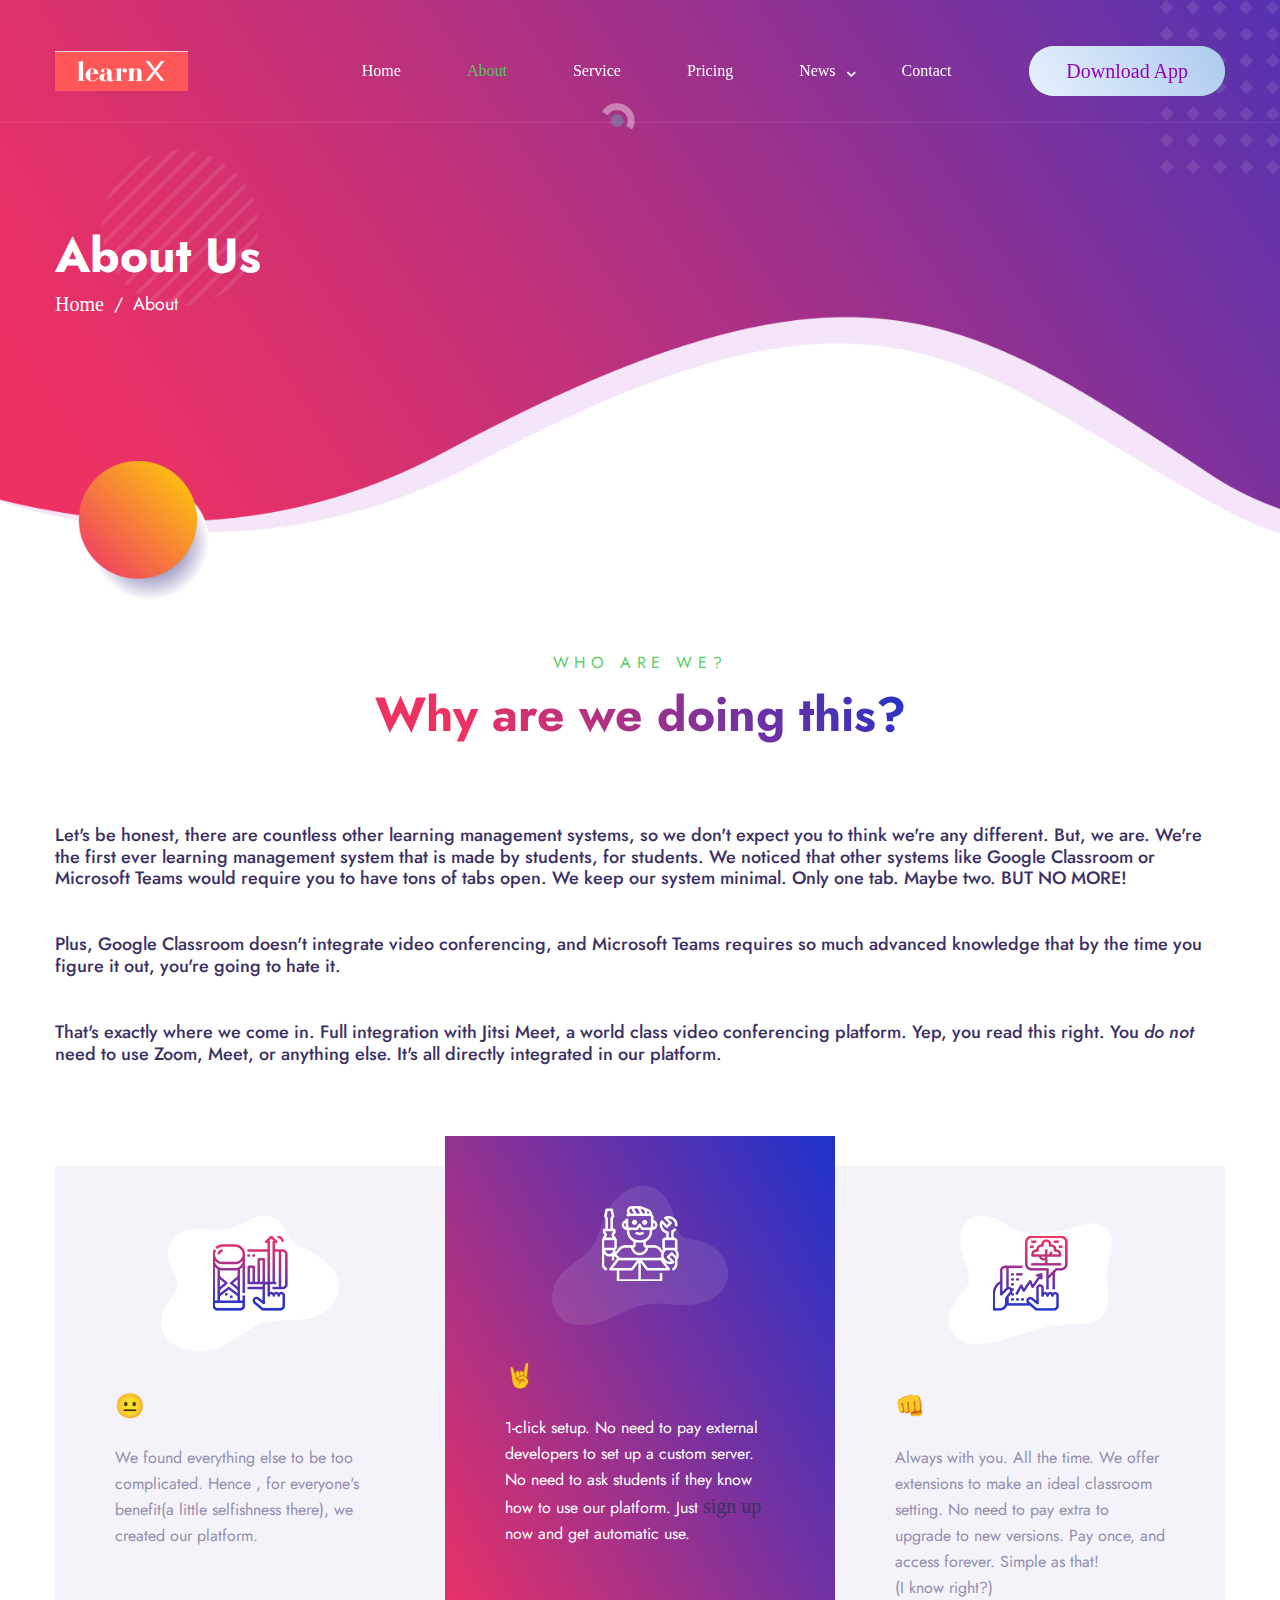
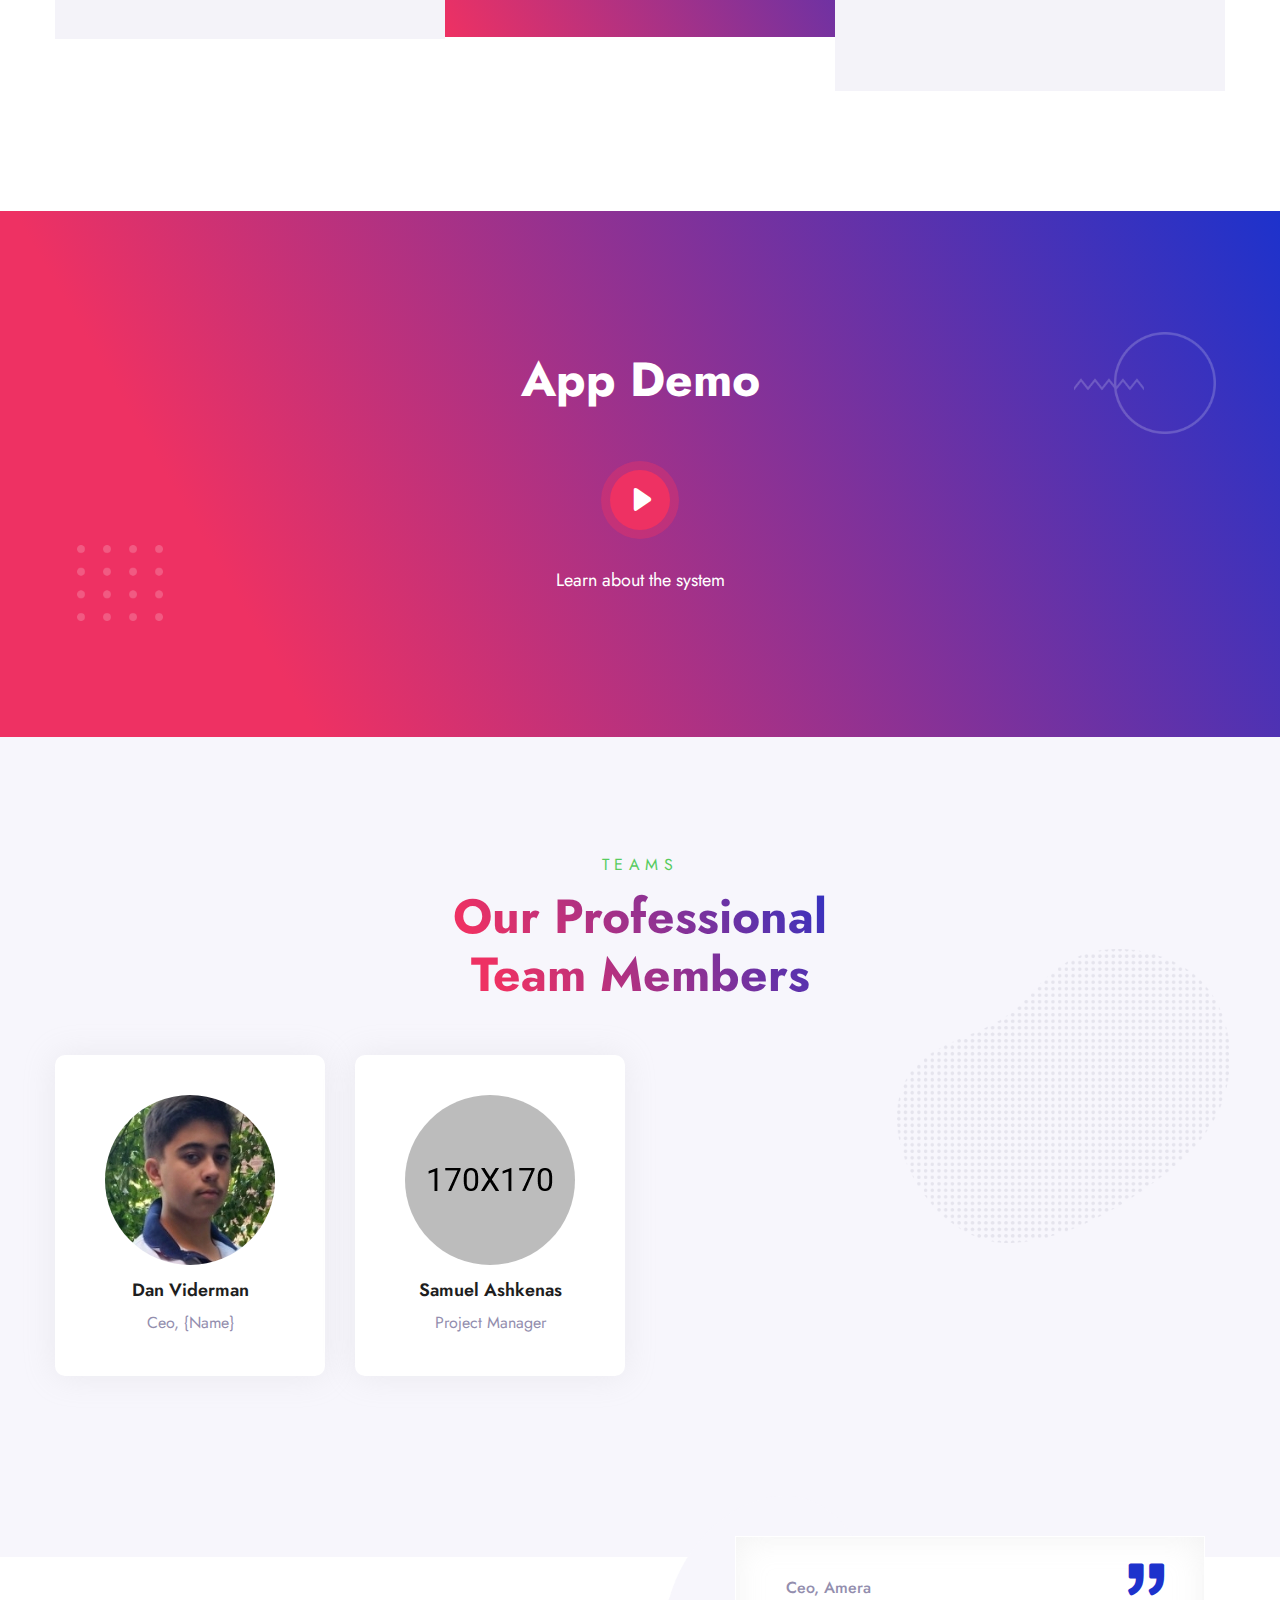
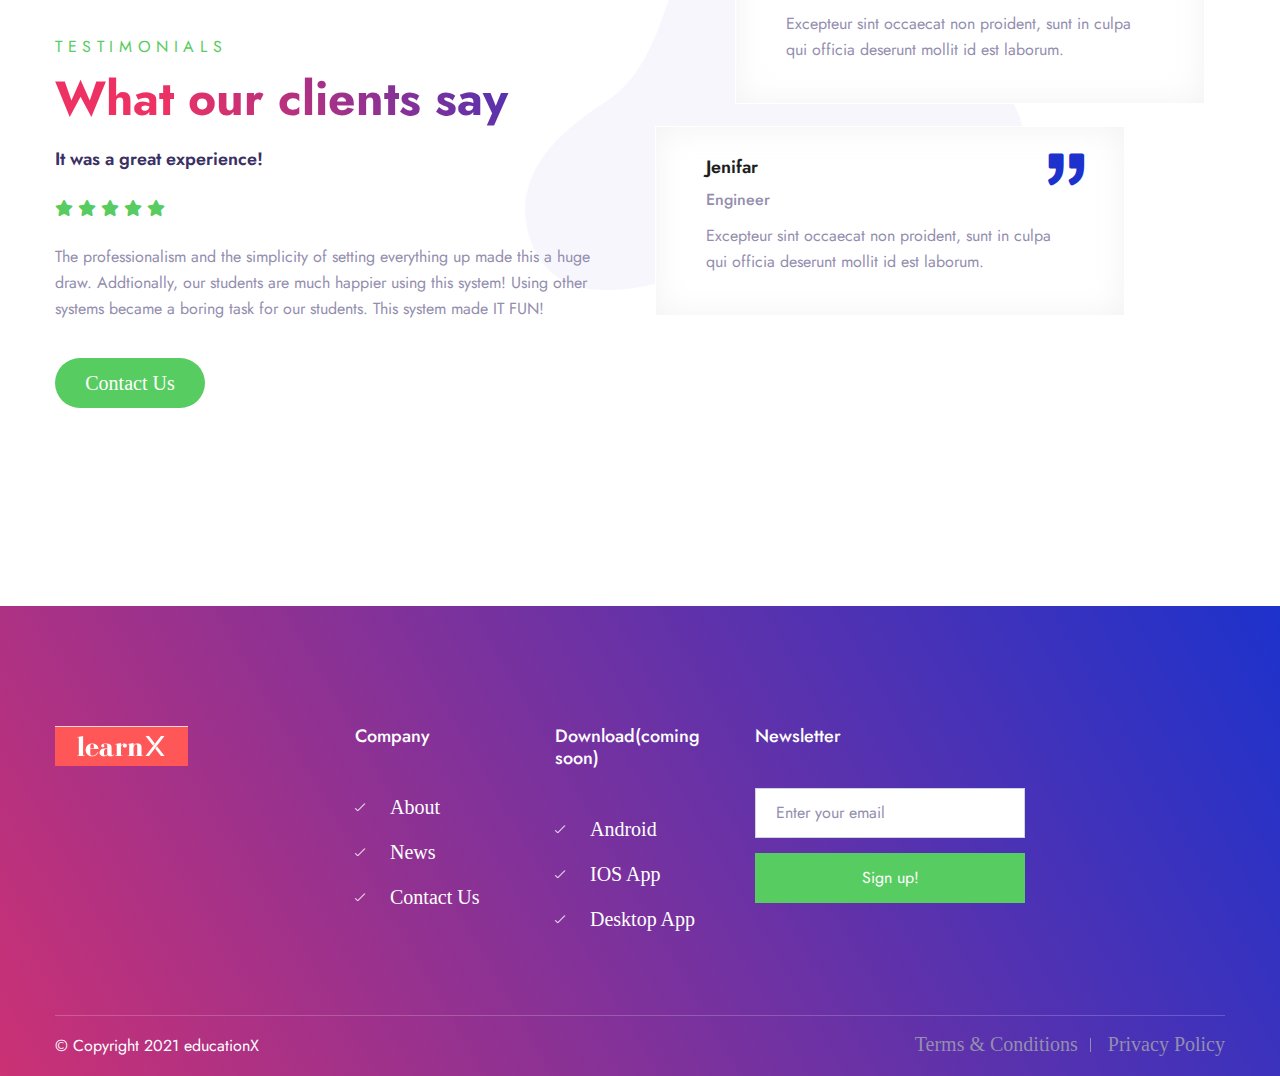
==== about.html @ c2d73dd3 "updated" ====
<!DOCTYPE html>
<html lang="zxx">
<head>
    <meta charset="utf-8">
    <meta http-equiv="X-UA-Compatible" content="IE=edge">
    <meta name="viewport" content="width=device-width, initial-scale=1, maximum-scale=1, user-scalable=0">
    <title>About Us | learnX | A free, all-in-one learning management system.</title>

    <!-- Fav Icons -->
    <link rel="shortcut icon" href="assets/images/favicon.png" type="image/x-icon">

    <!-- Google Fonts -->
    <link rel="stylesheet" href="https://fonts.googleapis.com/css2?family=Jost:wght@300;400;500;600;700&display=swap">

    <!-- Stylesheets -->
    <link rel="stylesheet" href="assets/css/fontawesome-v5.9.0.min.css">
    <link rel="stylesheet" href="assets/css/magnific-popup.min.css">
    <link rel="stylesheet" href="assets/css/bootstrap.min.css">
    <link rel="stylesheet" href="assets/css/spacing.min.css">
    <link rel="stylesheet" href="assets/css/flaticon.css">
    <link rel="stylesheet" href="assets/css/leaflet.min.css">
    <link rel="stylesheet" href="assets/css/slick.min.css">
    <link rel="stylesheet" href="assets/css/menu.css">
    <!-- Main Style CSS -->
    <link rel="stylesheet" href="assets/css/style.css">
    <!-- Responsive CSS -->
    <link rel="stylesheet" href="assets/css/responsive.css">
    
    <!--[if lt IE 9]><script src="https://cdnjs.cloudflare.com/ajax/libs/html5shiv/3.7.3/html5shiv.js"></script><![endif]-->
</head>

<body>
    <div class="page-wrapper">

        <!-- Preloader -->
        <div class="preloader"></div>
        
        <!-- START Main Header -->
        <header class="main-header">

            <!-- Header-Upper -->
            <div class="header-upper">
                <div class="container clearfix">

                    <div class="header-inner d-lg-flex align-items-center">

                        <div class="logo-outer d-flex align-items-center">
                            <div class="logo"><a href="index.html"><img src="assets/images/logo.png" alt="Logo"></a></div>
                        </div>

                        <div class="nav-outer clearfix ml-lg-auto">
                            <!-- Main Menu -->
                            <nav class="main-menu navbar-expand-lg">
                                <div class="navbar-header clearfix">
                                    <!-- Toggle Button -->
                                    <button type="button" class="navbar-toggle" data-toggle="collapse" data-target=".navbar-collapse">
                                        <span class="icon-bar"></span>
                                        <span class="icon-bar"></span>
                                        <span class="icon-bar"></span>
                                    </button>
                                </div>

                                <div class="navbar-collapse collapse clearfix">
                                    <ul class="navigation clearfix">
                                        <li><a href="index.html">Home</a></li>
                                        <li class="current-menu-item"><a href="about.html">About</a></li>
                                        <li><a href="service.html">Service</a></li>
                                        <li><a href="pricing.html">Pricing</a></li>
                                        <li class="dropdown"><a href="#">News</a>
                                            <ul>
                                                <li><a href="blog.html">News</a></li>
                                                <li><a href="blog-details.html">News Details</a></li>
                                            </ul>
                                        </li>
                                        <li><a href="contact.html">Contact</a></li>
                                    </ul>
                                </div>
                            </nav>
                            <!-- Main Menu END -->
                        </div>

                        <div class="menu-btn">
                            <a href="#" class="theme-btn">Download App</a>
                        </div>

                    </div>
                </div>
            </div>
            <!-- END Header Upper -->
        </header>
        <!-- END Main Header -->

        <!-- START Page Banner -->
        <section class="page-banner">
            <div class="hero-circle-shape">
                <img src="assets/images/shape/hero-circle-shape.png" alt="Hero Circle Shape">
            </div>
            <div class="hero-moon-shape">
                <img src="assets/images/shape/hero-moon-shape.png" alt="Hero Moon Shape">
            </div>
            <div class="hero-right-shape">
                <img src="assets/images/shape/hero-right-shape.png" alt="Hero Right Shape">
            </div>
            <div class="container">
                <div class="banner-inner">
                    <h2>About Us</h2>
                    <nav aria-label="breadcrumb">
                        <ol class="breadcrumb">
                            <li class="breadcrumb-item"><a href="index.html">Home</a></li>
                            <li class="breadcrumb-item active" aria-current="page">About</li>
                        </ol>
                    </nav>
                </div>
            </div>
        </section>
        <!-- END Page Banner -->

        <!-- START Service Section -->
        <section class="service-section pb-90 rpb-70">
            <div class="container">
                <div class="row justify-content-center">
                    <div class="col-lg-6 col-md-8">
                        <div class="section-heading text-center mb-80 rmb-40">
                            <span class="heading-title">Who are we?</span>
                            <h2>Why are we doing this?</h2>
                        </div>
                    </div>
                </div>
                <div style="margin-bottom: 100px;"> 
                <h6>Let's be honest, there are countless other learning management systems, so we don't expect you to think we're any different. But, we are. We're the first ever learning management system that is made by students, for students. We noticed that other systems like Google Classroom or Microsoft Teams would require you to have tons of tabs open. We keep our system minimal. Only one tab. Maybe two. BUT NO MORE! 
                    <br>
                    <br>
                    <br>
                    Plus, Google Classroom doesn't integrate video conferencing, and Microsoft Teams requires so much advanced knowledge that by the time you figure it out, you're going to hate it.
                    <br>
                    <br>
                    <br>
                    That's exactly where we come in. Full integration with Jitsi Meet, a world class video conferencing platform. Yep, you read this right.  You <em>do not  </em>  need to use Zoom, Meet, or anything else. It's all directly integrated in our platform. 
                </h6>
                
                </div>
                <div class="row">
                    <div class="col-lg-4 p-0">
                        <div class="service-item">
                            <div class="service-icon">
                                <img src="assets/images/service/icon1.png" alt="Service Icon">
                            </div>
                            <div class="service-content">
                                <h5>😐</h5>
                                <p>We found everything else to be too complicated. Hence , for everyone's benefit(a little selfishness there), we created our platform.  </p>
                            </div>
                        </div>
                    </div>
                    <div class="col-lg-4 p-0">
                        <div class="service-item service-active">
                            <div class="service-icon">
                                <img src="assets/images/service/icon2.png" alt="Service Icon">
                            </div>
                            <div class="service-content">
                                <h5>🤘</h5>
                                <p>1-click setup. No need to pay external developers to set up a custom server. No need to ask students if they know how to use our platform. Just <a href="#">sign up</a> now and get automatic use.</p>
                            </div>
                        </div>
                    </div>
                    <div class="col-lg-4 p-0">
                        <div class="service-item">
                            <div class="service-icon">
                                <img src="assets/images/service/icon3.png" alt="Service Icon">
                            </div>
                            <div class="service-content">
                                <h5>👊</h5>
                                <p>Always with you. All the time. We offer  extensions to make an ideal classroom setting. No need to pay extra to upgrade to new versions. Pay once, and access forever. Simple as that! <br>(I know right?)</p>
                            </div>
                        </div>
                    </div>
                </div>
            </div>
        </section>
        <!-- END Service Section -->

        <!-- START About Page Video Section -->
        <section class="about-page-video-section pt-140 rpt-90 pb-145 rpb-95">
            <div class="ab-video-shape-one">
                <img src="assets/images/shape/ab-video-shape1.png" alt="About Video Shape Image">
            </div>
            <div class="ab-video-shape-two">
                <img src="assets/images/shape/ab-video-shape2.png" alt="About Video Shape Image">
            </div>
            <div class="container">
                <div class="row justify-content-center">
                    <div class="col-lg-7 col-md-10">
                        <div class="section-heading text-center mb-60">
                            <h2>App Demo</h2>
                        </div>
                    </div>
                </div>
                <div class="row justify-content-center">
                    <div class="col-12">
                        <div class="video-content text-center">
                            <a href="https://www.youtube.com/watch?v=9Y7ma241N8k" class="mfp-iframe video-play"><i class="flaticon-play"></i></a>
                            <h6>Learn about the system</h6>
                        </div>
                    </div>
                </div>
            </div>
        </section>
        <!-- END About Page Video Section -->

        <!-- START Team Section -->
	    <section class="team-section pt-115 rpt-95 pb-70 rpb-50">
            <div class="team-shape">
                <img src="assets/images/shape/team-shape.png" alt="Team Shape">
            </div>
	        <div class="container">
	            <div class="row justify-content-center">
                    <div class="col-lg-5 col-md-7">
                        <div class="section-heading text-center mb-50 rmb-40">
                            <span class="heading-title">Teams</span>
                            <h2>Our Professional Team Members</h2>
                        </div>
                    </div>
                </div>
	            <div class="row">
                    <div class="col-lg-3 col-md-6">
    	                <div class="team-member">
                            <div class="member-image">
                                <img src="assets/images/team/dan.jpg" alt="Team Member Image">
                            </div>
                            <div class="member-content">
                                <h6>Dan Viderman</h6>
                                <span>Ceo, {Name}</span>
                            </div>
                            <ul class="social-style">
                                <li><a href="#"><i class="fab fa-facebook-f"></i></a></li>
                                <li><a href="#"><i class="fab fa-twitter"></i></a></li>
                                <li><a href="#"><i class="fab fa-dribbble"></i></a></li>
                                <li><a href="#"><i class="fab fa-instagram"></i></a></li>
                            </ul>
    	                </div>
                    </div>
                    <div class="col-lg-3 col-md-6">
                        <div class="team-member">
                            <div class="member-image">
                                <img src="assets/images/team/member3.jpg" alt="Team Member Image">
                            </div>
                            <div class="member-content">
                                <h6>Samuel Ashkenas</h6>
                                <span>Project Manager</span>
                            </div>
                            <ul class="social-style">
                                <li><a href="#"><i class="fab fa-facebook-f"></i></a></li>
                                <li><a href="#"><i class="fab fa-twitter"></i></a></li>
                                <li><a href="#"><i class="fab fa-dribbble"></i></a></li>
                                <li><a href="#"><i class="fab fa-instagram"></i></a></li>
                            </ul>
                        </div>
                    </div>
	            </div>
	        </div>
	    </section>
        <!-- END Team Section -->

        <!-- START Testimonial Section -->
        <section class="testimonial-section about-page-testimonial pt-40 rpt-0 pb-100 rpb-80" id="#tesimonials">
            <div class="testimonial-shape">
                <img src="assets/images/shape/testimonial-shape.png" alt="Testimonial Shape">
            </div>
            <div class="container">
                <div class="row align-items-center">
                    <div class="col-lg-6">
                        <div class="testimonial-left-content">
                            <div class="section-heading mb-20">
                                <span class="heading-title">Testimonials</span>
                                <h2>What our clients say</h2>
                            </div>
                            <h6>It was a great experience!</h6>
                            <ul class="stars">
                                <li><i class="fas fa-star"></i></li>
                                <li><i class="fas fa-star"></i></li>
                                <li><i class="fas fa-star"></i></li>
                                <li><i class="fas fa-star"></i></li>
                                <li><i class="fas fa-star"></i></li>
                            </ul>
                            <p>The professionalism and the simplicity of setting everything up made this a huge draw. Addtionally, our students are much happier using this system! Using other systems became a boring task for our students. This system made IT FUN!</p>
                            <a href="contact.html" class="theme-btn">Contact Us</a>
                        </div>
                    </div>
                    <div class="col-lg-6">
                        <div class="testimonial-right-carousel">
                            <div class="testimonial-item">
                                <h6></h6>
                                <span>Ceo, Amera</span>
                                <p>Excepteur sint occaecat non proident, sunt in culpa qui officia deserunt mollit id est laborum.</p>
                            </div>
                            <div class="testimonial-item">
                                <h6>Jenifar</h6>
                                <span>Engineer</span>
                                <p>Excepteur sint occaecat non proident, sunt in culpa qui officia deserunt mollit id est laborum.</p>
                            </div>
                        </div>
                    </div>
                </div>
            </div>
        </section>
        <!-- END Testimonial Section -->

	    <!-- START Main Footer -->
        <footer class="main-footer pt-120 rpt-100">
            <div class="container">
                <div class="row">
                    <div class="col-lg-3">
                        <div class="widget logo-widget">
                            <a href="index.html"><img src="assets/images/logo.png" alt="Logo"></a>
                        </div>
                    </div>
                    <div class="col-lg-2 col-sm-6">
                        <div class="widget menu-widget">
                            <h6 class="widget-title">Company</h6>
                            <ul>
                                <li><a href="about.html">About</a></li>
                                <li><a href="blog.html">News</a></li>
                                <li><a href="contact.html">Contact Us</a></li>
                            </ul>
                        </div>
                    </div>
                    <div class="col-lg-2 col-sm-6">
                        <div class="widget menu-widget">
                            <h6 class="widget-title">Download(coming soon)</h6>
                            <ul>
                                <li><a href="#">Android</a></li>
                                <li><a href="#">IOS App</a></li>
                                <li><a href="#">Desktop App</a></li>
                            </ul>
                        </div>
                    </div>
                    <div class="col-lg-3 col-sm-6">
                        <div class="widget subscribe-widget">
                            <h6 class="widget-title">Newsletter</h6>
                            <form action="#" method="post" name="subscribe-form" class="subscribe-form">
                                <div class="form-group">
                                    <input type="email" name="email-address" value="" class="form-control" placeholder="Enter your email" required="">
                                    <button type="submit" class="subscribe-submit">Sign up!</button>
                                </div>
                            </form>
                        </div>
                    </div>
                </div>
            </div>
            
            <!-- Copyright Area-->
            <div class="copyright-area mt-25">
               <div class="container">
                    <div class="copyright-inner">
                        <div class="copyright-wrap order-2 order-md-1">
                            <p>&copy; Copyright 2021 educationX</p>
                        </div>
                        <!-- footer menu -->
                        <ul class="footer-menu order-1 order-md-2">
                            <li><a href="#">Terms & Conditions</a></li>
                            <li><a href="#">Privacy Policy</a></li>
                        </ul>
                    </div>
                </div>
            </div>
        </footer>
	    <!-- END Main Footer -->

    </div>
    <!--End pagewrapper-->

    <!-- Scroll Top Button -->
    <button class="scroll-top scroll-to-target" data-target="html"><i class="fas fa-chevron-up"></i></button>

    
    <!-- jQuery Plugins -->
    <script src="assets/js/jquery-3.6.0.min.js"></script>
    <script src="assets/js/jquery.magnific-popup.min.js"></script>
    <script src="assets/js/bootstrap.min.js"></script>
    <script src="assets/js/leaflet.min.js"></script>
    <script src="assets/js/slick.min.js"></script>

    <!-- Custom Script -->
    <script src="assets/js/script.js"></script>

</body>
</html>
---- assets/css/spacing.min.css ----
/****************************************************** */
/****************  Padding Margin Spacing ************* */
/****************************************************** */
.p-5{padding:5px!important}.p-10{padding:10px}.p-15{padding:15px}.p-20{padding:20px}.p-25{padding:25px}.p-30{padding:30px}.p-35{padding:35px}.p-40{padding:40px}.p-45{padding:45px}.p-50{padding:50px}.p-55{padding:55px}.p-60{padding:60px}.p-65{padding:65px}.p-70{padding:70px}.p-75{padding:75px}.p-80{padding:80px}.p-85{padding:85px}.p-90{padding:90px}.p-95{padding:95px}.p-100{padding:100px}.p-105{padding:105px}.p-110{padding:110px}.p-115{padding:115px}.p-120{padding:120px}.p-125{padding:125px}.p-130{padding:130px}.p-135{padding:135px}.p-140{padding:140px}.p-145{padding:145px}.p-150{padding:150px}.p-155{padding:155px}.p-160{padding:160px}.p-165{padding:165px}.p-170{padding:170px}.p-175{padding:175px}.p-180{padding:180px}.p-185{padding:185px}.p-190{padding:190px}.p-195{padding:195px}.p-200{padding:200px}.p-205{padding:205px}.p-210{padding:210px}.p-215{padding:215px}.p-220{padding:220px}.p-225{padding:225px}.p-230{padding:230px}.p-235{padding:235px}.p-240{padding:240px}.p-245{padding:245px}.p-250{padding:250px}.pt-5,.py-5{padding-top:5px!important}.pt-10,.py-10{padding-top:10px}.pt-15,.py-15{padding-top:15px}.pt-20,.py-20{padding-top:20px}.pt-25,.py-25{padding-top:25px}.pt-30,.py-30{padding-top:30px}.pt-35,.py-35{padding-top:35px}.pt-40,.py-40{padding-top:40px}.pt-45,.py-45{padding-top:45px}.pt-50,.py-50{padding-top:50px}.pt-55,.py-55{padding-top:55px}.pt-60,.py-60{padding-top:60px}.pt-65,.py-65{padding-top:65px}.pt-70,.py-70{padding-top:70px}.pt-75,.py-75{padding-top:75px}.pt-80,.py-80{padding-top:80px}.pt-85,.py-85{padding-top:85px}.pt-90,.py-90{padding-top:90px}.pt-95,.py-95{padding-top:95px}.pt-100,.py-100{padding-top:100px}.pt-105,.py-105{padding-top:105px}.pt-110,.py-110{padding-top:110px}.pt-115,.py-115{padding-top:115px}.pt-120,.py-120{padding-top:120px}.pt-125,.py-125{padding-top:125px}.pt-130,.py-130{padding-top:130px}.pt-135,.py-135{padding-top:135px}.pt-140,.py-140{padding-top:140px}.pt-145,.py-145{padding-top:145px}.pt-150,.py-150{padding-top:150px}.pt-155,.py-155{padding-top:155px}.pt-160,.py-160{padding-top:160px}.pt-165,.py-165{padding-top:165px}.pt-170,.py-170{padding-top:170px}.pt-175,.py-175{padding-top:175px}.pt-180,.py-180{padding-top:180px}.pt-185,.py-185{padding-top:185px}.pt-190,.py-190{padding-top:190px}.pt-195,.py-195{padding-top:195px}.pt-200,.py-200{padding-top:200px}.pt-205,.py-205{padding-top:205px}.pt-210,.py-210{padding-top:210px}.pt-215,.py-215{padding-top:215px}.pt-220,.py-220{padding-top:220px}.pt-225,.py-225{padding-top:225px}.pt-230,.py-230{padding-top:230px}.pt-235,.py-235{padding-top:235px}.pt-240,.py-240{padding-top:240px}.pt-245,.py-245{padding-top:245px}.pt-250,.py-250{padding-top:250px}.pr-5,.px-5{padding-right:5px!important}.pr-10,.px-10{padding-right:10px}.pr-15,.px-15{padding-right:15px}.pr-20,.px-20{padding-right:20px}.pr-25,.px-25{padding-right:25px}.pr-30,.px-30{padding-right:30px}.pr-35,.px-35{padding-right:35px}.pr-40,.px-40{padding-right:40px}.pr-45,.px-45{padding-right:45px}.pr-50,.px-50{padding-right:50px}.pr-55,.px-55{padding-right:55px}.pr-60,.px-60{padding-right:60px}.pr-65,.px-65{padding-right:65px}.pr-70,.px-70{padding-right:70px}.pr-75,.px-75{padding-right:75px}.pr-80,.px-80{padding-right:80px}.pr-85,.px-85{padding-right:85px}.pr-90,.px-90{padding-right:90px}.pr-95,.px-95{padding-right:95px}.pr-100,.px-100{padding-right:100px}.pr-105,.px-105{padding-right:105px}.pr-110,.px-110{padding-right:110px}.pr-115,.px-115{padding-right:115px}.pr-120,.px-120{padding-right:120px}.pr-125,.px-125{padding-right:125px}.pr-130,.px-130{padding-right:130px}.pr-135,.px-135{padding-right:135px}.pr-140,.px-140{padding-right:140px}.pr-145,.px-145{padding-right:145px}.pr-150,.px-150{padding-right:150px}.pr-155,.px-155{padding-right:155px}.pr-160,.px-160{padding-right:160px}.pr-165,.px-165{padding-right:165px}.pr-170,.px-170{padding-right:170px}.pr-175,.px-175{padding-right:175px}.pr-180,.px-180{padding-right:180px}.pr-185,.px-185{padding-right:185px}.pr-190,.px-190{padding-right:190px}.pr-195,.px-195{padding-right:195px}.pr-200,.px-200{padding-right:200px}.pr-205,.px-205{padding-right:205px}.pr-210,.px-210{padding-right:210px}.pr-215,.px-215{padding-right:215px}.pr-220,.px-220{padding-right:220px}.pr-225,.px-225{padding-right:225px}.pr-230,.px-230{padding-right:230px}.pr-235,.px-235{padding-right:235px}.pr-240,.px-240{padding-right:240px}.pr-245,.px-245{padding-right:245px}.pr-250,.px-250{padding-right:250px}.pb-5,.py-5{padding-bottom:5px!important}.pb-10,.py-10{padding-bottom:10px}.pb-15,.py-15{padding-bottom:15px}.pb-20,.py-20{padding-bottom:20px}.pb-25,.py-25{padding-bottom:25px}.pb-30,.py-30{padding-bottom:30px}.pb-35,.py-35{padding-bottom:35px}.pb-40,.py-40{padding-bottom:40px}.pb-45,.py-45{padding-bottom:45px}.pb-50,.py-50{padding-bottom:50px}.pb-55,.py-55{padding-bottom:55px}.pb-60,.py-60{padding-bottom:60px}.pb-65,.py-65{padding-bottom:65px}.pb-70,.py-70{padding-bottom:70px}.pb-75,.py-75{padding-bottom:75px}.pb-80,.py-80{padding-bottom:80px}.pb-85,.py-85{padding-bottom:85px}.pb-90,.py-90{padding-bottom:90px}.pb-95,.py-95{padding-bottom:95px}.pb-100,.py-100{padding-bottom:100px}.pb-105,.py-105{padding-bottom:105px}.pb-110,.py-110{padding-bottom:110px}.pb-115,.py-115{padding-bottom:115px}.pb-120,.py-120{padding-bottom:120px}.pb-125,.py-125{padding-bottom:125px}.pb-130,.py-130{padding-bottom:130px}.pb-135,.py-135{padding-bottom:135px}.pb-140,.py-140{padding-bottom:140px}.pb-145,.py-145{padding-bottom:145px}.pb-150,.py-150{padding-bottom:150px}.pb-155,.py-155{padding-bottom:155px}.pb-160,.py-160{padding-bottom:160px}.pb-165,.py-165{padding-bottom:165px}.pb-170,.py-170{padding-bottom:170px}.pb-175,.py-175{padding-bottom:175px}.pb-180,.py-180{padding-bottom:180px}.pb-185,.py-185{padding-bottom:185px}.pb-190,.py-190{padding-bottom:190px}.pb-195,.py-195{padding-bottom:195px}.pb-200,.py-200{padding-bottom:200px}.pb-205,.py-205{padding-bottom:205px}.pb-210,.py-210{padding-bottom:210px}.pb-215,.py-215{padding-bottom:215px}.pb-220,.py-220{padding-bottom:220px}.pb-225,.py-225{padding-bottom:225px}.pb-230,.py-230{padding-bottom:230px}.pb-235,.py-235{padding-bottom:235px}.pb-240,.py-240{padding-bottom:240px}.pb-245,.py-245{padding-bottom:245px}.pb-250,.py-250{padding-bottom:250px}.pl-5,.px-5{padding-left:5px!important}.pl-10,.px-10{padding-left:10px}.pl-15,.px-15{padding-left:15px}.pl-20,.px-20{padding-left:20px}.pl-25,.px-25{padding-left:25px}.pl-30,.px-30{padding-left:30px}.pl-35,.px-35{padding-left:35px}.pl-40,.px-40{padding-left:40px}.pl-45,.px-45{padding-left:45px}.pl-50,.px-50{padding-left:50px}.pl-55,.px-55{padding-left:55px}.pl-60,.px-60{padding-left:60px}.pl-65,.px-65{padding-left:65px}.pl-70,.px-70{padding-left:70px}.pl-75,.px-75{padding-left:75px}.pl-80,.px-80{padding-left:80px}.pl-85,.px-85{padding-left:85px}.pl-90,.px-90{padding-left:90px}.pl-95,.px-95{padding-left:95px}.pl-100,.px-100{padding-left:100px}.pl-105,.px-105{padding-left:105px}.pl-110,.px-110{padding-left:110px}.pl-115,.px-115{padding-left:115px}.pl-120,.px-120{padding-left:120px}.pl-125,.px-125{padding-left:125px}.pl-130,.px-130{padding-left:130px}.pl-135,.px-135{padding-left:135px}.pl-140,.px-140{padding-left:140px}.pl-145,.px-145{padding-left:145px}.pl-150,.px-150{padding-left:150px}.pl-155,.px-155{padding-left:155px}.pl-160,.px-160{padding-left:160px}.pl-165,.px-165{padding-left:165px}.pl-170,.px-170{padding-left:170px}.pl-175,.px-175{padding-left:175px}.pl-180,.px-180{padding-left:180px}.pl-185,.px-185{padding-left:185px}.pl-190,.px-190{padding-left:190px}.pl-195,.px-195{padding-left:195px}.pl-200,.px-200{padding-left:200px}.pl-205,.px-205{padding-left:205px}.pl-210,.px-210{padding-left:210px}.pl-215,.px-215{padding-left:215px}.pl-220,.px-220{padding-left:220px}.pl-225,.px-225{padding-left:225px}.pl-230,.px-230{padding-left:230px}.pl-235,.px-235{padding-left:235px}.pl-240,.px-240{padding-left:240px}.pl-245,.px-245{padding-left:245px}.pl-250,.px-250{padding-left:250px}.m-5{margin:5px!important}.m-10{margin:10px}.m-15{margin:15px}.m-20{margin:20px}.m-25{margin:25px}.m-30{margin:30px}.m-35{margin:35px}.m-40{margin:40px}.m-45{margin:45px}.m-50{margin:50px}.m-55{margin:55px}.m-60{margin:60px}.m-65{margin:65px}.m-70{margin:70px}.m-75{margin:75px}.m-80{margin:80px}.m-85{margin:85px}.m-90{margin:90px}.m-95{margin:95px}.m-100{margin:100px}.m-105{margin:105px}.m-110{margin:110px}.m-115{margin:115px}.m-120{margin:120px}.m-125{margin:125px}.m-130{margin:130px}.m-135{margin:135px}.m-140{margin:140px}.m-145{margin:145px}.m-150{margin:150px}.m-155{margin:155px}.m-160{margin:160px}.m-165{margin:165px}.m-170{margin:170px}.m-175{margin:175px}.m-180{margin:180px}.m-185{margin:185px}.m-190{margin:190px}.m-195{margin:195px}.m-200{margin:200px}.m-205{margin:205px}.m-210{margin:210px}.m-215{margin:215px}.m-220{margin:220px}.m-225{margin:225px}.m-230{margin:230px}.m-235{margin:235px}.m-240{margin:240px}.m-245{margin:245px}.m-250{margin:250px}.mt-5,.my-5{margin-top:5px!important}.mt-10,.my-10{margin-top:10px}.mt-15,.my-15{margin-top:15px}.mt-20,.my-20{margin-top:20px}.mt-25,.my-25{margin-top:25px}.mt-30,.my-30{margin-top:30px}.mt-35,.my-35{margin-top:35px}.mt-40,.my-40{margin-top:40px}.mt-45,.my-45{margin-top:45px}.mt-50,.my-50{margin-top:50px}.mt-55,.my-55{margin-top:55px}.mt-60,.my-60{margin-top:60px}.mt-65,.my-65{margin-top:65px}.mt-70,.my-70{margin-top:70px}.mt-75,.my-75{margin-top:75px}.mt-80,.my-80{margin-top:80px}.mt-85,.my-85{margin-top:85px}.mt-90,.my-90{margin-top:90px}.mt-95,.my-95{margin-top:95px}.mt-100,.my-100{margin-top:100px}.mt-105,.my-105{margin-top:105px}.mt-110,.my-110{margin-top:110px}.mt-115,.my-115{margin-top:115px}.mt-120,.my-120{margin-top:120px}.mt-125,.my-125{margin-top:125px}.mt-130,.my-130{margin-top:130px}.mt-135,.my-135{margin-top:135px}.mt-140,.my-140{margin-top:140px}.mt-145,.my-145{margin-top:145px}.mt-150,.my-150{margin-top:150px}.mt-155,.my-155{margin-top:155px}.mt-160,.my-160{margin-top:160px}.mt-165,.my-165{margin-top:165px}.mt-170,.my-170{margin-top:170px}.mt-175,.my-175{margin-top:175px}.mt-180,.my-180{margin-top:180px}.mt-185,.my-185{margin-top:185px}.mt-190,.my-190{margin-top:190px}.mt-195,.my-195{margin-top:195px}.mt-200,.my-200{margin-top:200px}.mt-205,.my-205{margin-top:205px}.mt-210,.my-210{margin-top:210px}.mt-215,.my-215{margin-top:215px}.mt-220,.my-220{margin-top:220px}.mt-225,.my-225{margin-top:225px}.mt-230,.my-230{margin-top:230px}.mt-235,.my-235{margin-top:235px}.mt-240,.my-240{margin-top:240px}.mt-245,.my-245{margin-top:245px}.mt-250,.my-250{margin-top:250px}.mr-5,.mx-5{margin-right:5px!important}.mr-10,.mx-10{margin-right:10px}.mr-15,.mx-15{margin-right:15px}.mr-20,.mx-20{margin-right:20px}.mr-25,.mx-25{margin-right:25px}.mr-30,.mx-30{margin-right:30px}.mr-35,.mx-35{margin-right:35px}.mr-40,.mx-40{margin-right:40px}.mr-45,.mx-45{margin-right:45px}.mr-50,.mx-50{margin-right:50px}.mr-55,.mx-55{margin-right:55px}.mr-60,.mx-60{margin-right:60px}.mr-65,.mx-65{margin-right:65px}.mr-70,.mx-70{margin-right:70px}.mr-75,.mx-75{margin-right:75px}.mr-80,.mx-80{margin-right:80px}.mr-85,.mx-85{margin-right:85px}.mr-90,.mx-90{margin-right:90px}.mr-95,.mx-95{margin-right:95px}.mr-100,.mx-100{margin-right:100px}.mr-105,.mx-105{margin-right:105px}.mr-110,.mx-110{margin-right:110px}.mr-115,.mx-115{margin-right:115px}.mr-120,.mx-120{margin-right:120px}.mr-125,.mx-125{margin-right:125px}.mr-130,.mx-130{margin-right:130px}.mr-135,.mx-135{margin-right:135px}.mr-140,.mx-140{margin-right:140px}.mr-145,.mx-145{margin-right:145px}.mr-150,.mx-150{margin-right:150px}.mr-155,.mx-155{margin-right:155px}.mr-160,.mx-160{margin-right:160px}.mr-165,.mx-165{margin-right:165px}.mr-170,.mx-170{margin-right:170px}.mr-175,.mx-175{margin-right:175px}.mr-180,.mx-180{margin-right:180px}.mr-185,.mx-185{margin-right:185px}.mr-190,.mx-190{margin-right:190px}.mr-195,.mx-195{margin-right:195px}.mr-200,.mx-200{margin-right:200px}.mr-205,.mx-205{margin-right:205px}.mr-210,.mx-210{margin-right:210px}.mr-215,.mx-215{margin-right:215px}.mr-220,.mx-220{margin-right:220px}.mr-225,.mx-225{margin-right:225px}.mr-230,.mx-230{margin-right:230px}.mr-235,.mx-235{margin-right:235px}.mr-240,.mx-240{margin-right:240px}.mr-245,.mx-245{margin-right:245px}.mr-250,.mx-250{margin-right:250px}.mb-5,.my-5{margin-bottom:5px!important}.mb-10,.my-10{margin-bottom:10px}.mb-15,.my-15{margin-bottom:15px}.mb-20,.my-20{margin-bottom:20px}.mb-25,.my-25{margin-bottom:25px}.mb-30,.my-30{margin-bottom:30px}.mb-35,.my-35{margin-bottom:35px}.mb-40,.my-40{margin-bottom:40px}.mb-45,.my-45{margin-bottom:45px}.mb-50,.my-50{margin-bottom:50px}.mb-55,.my-55{margin-bottom:55px}.mb-60,.my-60{margin-bottom:60px}.mb-65,.my-65{margin-bottom:65px}.mb-70,.my-70{margin-bottom:70px}.mb-75,.my-75{margin-bottom:75px}.mb-80,.my-80{margin-bottom:80px}.mb-85,.my-85{margin-bottom:85px}.mb-90,.my-90{margin-bottom:90px}.mb-95,.my-95{margin-bottom:95px}.mb-100,.my-100{margin-bottom:100px}.mb-105,.my-105{margin-bottom:105px}.mb-110,.my-110{margin-bottom:110px}.mb-115,.my-115{margin-bottom:115px}.mb-120,.my-120{margin-bottom:120px}.mb-125,.my-125{margin-bottom:125px}.mb-130,.my-130{margin-bottom:130px}.mb-135,.my-135{margin-bottom:135px}.mb-140,.my-140{margin-bottom:140px}.mb-145,.my-145{margin-bottom:145px}.mb-150,.my-150{margin-bottom:150px}.mb-155,.my-155{margin-bottom:155px}.mb-160,.my-160{margin-bottom:160px}.mb-165,.my-165{margin-bottom:165px}.mb-170,.my-170{margin-bottom:170px}.mb-175,.my-175{margin-bottom:175px}.mb-180,.my-180{margin-bottom:180px}.mb-185,.my-185{margin-bottom:185px}.mb-190,.my-190{margin-bottom:190px}.mb-195,.my-195{margin-bottom:195px}.mb-200,.my-200{margin-bottom:200px}.mb-205,.my-205{margin-bottom:205px}.mb-210,.my-210{margin-bottom:210px}.mb-215,.my-215{margin-bottom:215px}.mb-220,.my-220{margin-bottom:220px}.mb-225,.my-225{margin-bottom:225px}.mb-230,.my-230{margin-bottom:230px}.mb-235,.my-235{margin-bottom:235px}.mb-240,.my-240{margin-bottom:240px}.mb-245,.my-245{margin-bottom:245px}.mb-250,.my-250{margin-bottom:250px}.ml-5,.mx-5{margin-left:5px!important}.ml-10,.mx-10{margin-left:10px}.ml-15,.mx-15{margin-left:15px}.ml-20,.mx-20{margin-left:20px}.ml-25,.mx-25{margin-left:25px}.ml-30,.mx-30{margin-left:30px}.ml-35,.mx-35{margin-left:35px}.ml-40,.mx-40{margin-left:40px}.ml-45,.mx-45{margin-left:45px}.ml-50,.mx-50{margin-left:50px}.ml-55,.mx-55{margin-left:55px}.ml-60,.mx-60{margin-left:60px}.ml-65,.mx-65{margin-left:65px}.ml-70,.mx-70{margin-left:70px}.ml-75,.mx-75{margin-left:75px}.ml-80,.mx-80{margin-left:80px}.ml-85,.mx-85{margin-left:85px}.ml-90,.mx-90{margin-left:90px}.ml-95,.mx-95{margin-left:95px}.ml-100,.mx-100{margin-left:100px}.ml-105,.mx-105{margin-left:105px}.ml-110,.mx-110{margin-left:110px}.ml-115,.mx-115{margin-left:115px}.ml-120,.mx-120{margin-left:120px}.ml-125,.mx-125{margin-left:125px}.ml-130,.mx-130{margin-left:130px}.ml-135,.mx-135{margin-left:135px}.ml-140,.mx-140{margin-left:140px}.ml-145,.mx-145{margin-left:145px}.ml-150,.mx-150{margin-left:150px}.ml-155,.mx-155{margin-left:155px}.ml-160,.mx-160{margin-left:160px}.ml-165,.mx-165{margin-left:165px}.ml-170,.mx-170{margin-left:170px}.ml-175,.mx-175{margin-left:175px}.ml-180,.mx-180{margin-left:180px}.ml-185,.mx-185{margin-left:185px}.ml-190,.mx-190{margin-left:190px}.ml-195,.mx-195{margin-left:195px}.ml-200,.mx-200{margin-left:200px}.ml-205,.mx-205{margin-left:205px}.ml-210,.mx-210{margin-left:210px}.ml-215,.mx-215{margin-left:215px}.ml-220,.mx-220{margin-left:220px}.ml-225,.mx-225{margin-left:225px}.ml-230,.mx-230{margin-left:230px}.ml-235,.mx-235{margin-left:235px}.ml-240,.mx-240{margin-left:240px}.ml-245,.mx-245{margin-left:245px}.ml-250,.mx-250{margin-left:250px}
/****************************************************** */
/*********** Responsive Padding Margin Spacing ******** */
/****************************************************** */
@media only screen and (max-width:991px){.rp-0{padding:0!important}.rp-5{padding:5px!important}.rp-10{padding:10px}.rp-15{padding:15px}.rp-20{padding:20px}.rp-25{padding:25px}.rp-30{padding:30px}.rp-35{padding:35px}.rp-40{padding:40px}.rp-45{padding:45px}.rp-50{padding:50px}.rp-55{padding:55px}.rp-60{padding:60px}.rp-65{padding:65px}.rp-70{padding:70px}.rp-75{padding:75px}.rp-80{padding:80px}.rp-85{padding:85px}.rp-90{padding:90px}.rp-95{padding:95px}.rp-100{padding:100px}.rp-105{padding:105px}.rp-110{padding:110px}.rp-115{padding:115px}.rp-120{padding:120px}.rp-125{padding:125px}.rp-130{padding:130px}.rp-135{padding:135px}.rp-140{padding:140px}.rp-145{padding:145px}.rp-150{padding:150px}.rpt-0,.rpy-0{padding-top:0!important}.rpt-5,.rpy-5{padding-top:5px!important}.rpt-10,.rpy-10{padding-top:10px}.rpt-15,.rpy-15{padding-top:15px}.rpt-20,.rpy-20{padding-top:20px}.rpt-25,.rpy-25{padding-top:25px}.rpt-30,.rpy-30{padding-top:30px}.rpt-35,.rpy-35{padding-top:35px}.rpt-40,.rpy-40{padding-top:40px}.rpt-45,.rpy-45{padding-top:45px}.rpt-50,.rpy-50{padding-top:50px}.rpt-55,.rpy-55{padding-top:55px}.rpt-60,.rpy-60{padding-top:60px}.rpt-65,.rpy-65{padding-top:65px}.rpt-70,.rpy-70{padding-top:70px}.rpt-75,.rpy-75{padding-top:75px}.rpt-80,.rpy-80{padding-top:80px}.rpt-85,.rpy-85{padding-top:85px}.rpt-90,.rpy-90{padding-top:90px}.rpt-95,.rpy-95{padding-top:95px}.rpt-100,.rpy-100{padding-top:100px}.rpt-105,.rpy-105{padding-top:105px}.rpt-110,.rpy-110{padding-top:110px}.rpt-115,.rpy-115{padding-top:115px}.rpt-120,.rpy-120{padding-top:120px}.rpt-125,.rpy-125{padding-top:125px}.rpt-130,.rpy-130{padding-top:130px}.rpt-135,.rpy-135{padding-top:135px}.rpt-140,.rpy-140{padding-top:140px}.rpt-145,.rpy-145{padding-top:145px}.rpt-150,.rpy-150{padding-top:150px}.rpr-0,.rpx-0{padding-right:0!important}.rpr-5,.rpx-5{padding-right:5px!important}.rpr-10,.rpx-10{padding-right:10px}.rpr-15,.rpx-15{padding-right:15px!important}.rpr-20,.rpx-20{padding-right:20px}.rpr-25,.rpx-25{padding-right:25px}.rpr-30,.rpx-30{padding-right:30px}.rpr-35,.rpx-35{padding-right:35px}.rpr-40,.rpx-40{padding-right:40px}.rpr-45,.rpx-45{padding-right:45px}.rpr-50,.rpx-50{padding-right:50px}.rpr-55,.rpx-55{padding-right:55px}.rpr-60,.rpx-60{padding-right:60px}.rpr-65,.rpx-65{padding-right:65px}.rpr-70,.rpx-70{padding-right:70px}.rpr-75,.rpx-75{padding-right:75px}.rpr-80,.rpx-80{padding-right:80px}.rpr-85,.rpx-85{padding-right:85px}.rpr-90,.rpx-90{padding-right:90px}.rpr-95,.rpx-95{padding-right:95px}.rpr-100,.rpx-100{padding-right:100px}.rpr-105,.rpx-105{padding-right:105px}.rpr-110,.rpx-110{padding-right:110px}.rpr-115,.rpx-115{padding-right:115px}.rpr-120,.rpx-120{padding-right:120px}.rpr-125,.rpx-125{padding-right:125px}.rpr-130,.rpx-130{padding-right:130px}.rpr-135,.rpx-135{padding-right:135px}.rpr-140,.rpx-140{padding-right:140px}.rpr-145,.rpx-145{padding-right:145px}.rpr-150,.rpx-150{padding-right:150px}.rpb-0,.rpy-0{padding-bottom:0!important}.rpb-5,.rpy-5{padding-bottom:5px!important}.rpb-10,.rpy-10{padding-bottom:10px}.rpb-15,.rpy-15{padding-bottom:15px}.rpb-20,.rpy-20{padding-bottom:20px}.rpb-25,.rpy-25{padding-bottom:25px}.rpb-30,.rpy-30{padding-bottom:30px}.rpb-35,.rpy-35{padding-bottom:35px}.rpb-40,.rpy-40{padding-bottom:40px}.rpb-45,.rpy-45{padding-bottom:45px}.rpb-50,.rpy-50{padding-bottom:50px}.rpb-55,.rpy-55{padding-bottom:55px}.rpb-60,.rpy-60{padding-bottom:60px}.rpb-65,.rpy-65{padding-bottom:65px}.rpb-70,.rpy-70{padding-bottom:70px}.rpb-75,.rpy-75{padding-bottom:75px}.rpb-80,.rpy-80{padding-bottom:80px}.rpb-85,.rpy-85{padding-bottom:85px}.rpb-90,.rpy-90{padding-bottom:90px}.rpb-95,.rpy-95{padding-bottom:95px}.rpb-100,.rpy-100{padding-bottom:100px}.rpb-105,.rpy-105{padding-bottom:105px}.rpb-110,.rpy-110{padding-bottom:110px}.rpb-115,.rpy-115{padding-bottom:115px}.rpb-120,.rpy-120{padding-bottom:120px}.rpb-125,.rpy-125{padding-bottom:125px}.rpb-130,.rpy-130{padding-bottom:130px}.rpb-135,.rpy-135{padding-bottom:135px}.rpb-140,.rpy-140{padding-bottom:140px}.rpb-145,.rpy-145{padding-bottom:145px}.rpb-150,.rpy-150{padding-bottom:150px}.rpl-0,.rpx-0{padding-left:0!important}.rpl-5,.rpx-5{padding-left:5px!important}.rpl-10,.rpx-10{padding-left:10px}.rpl-15,.rpx-15{padding-left:15px!important}.rpl-20,.rpx-20{padding-left:20px}.rpl-25,.rpx-25{padding-left:25px}.rpl-30,.rpx-30{padding-left:30px}.rpl-35,.rpx-35{padding-left:35px}.rpl-40,.rpx-40{padding-left:40px}.rpl-45,.rpx-45{padding-left:45px}.rpl-50,.rpx-50{padding-left:50px}.rpl-55,.rpx-55{padding-left:55px}.rpl-60,.rpx-60{padding-left:60px}.rpl-65,.rpx-65{padding-left:65px}.rpl-70,.rpx-70{padding-left:70px}.rpl-75,.rpx-75{padding-left:75px}.rpl-80,.rpx-80{padding-left:80px}.rpl-85,.rpx-85{padding-left:85px}.rpl-90,.rpx-90{padding-left:90px}.rpl-95,.rpx-95{padding-left:95px}.rpl-100,.rpx-100{padding-left:100px}.rpl-105,.rpx-105{padding-left:105px}.rpl-110,.rpx-110{padding-left:110px}.rpl-115,.rpx-115{padding-left:115px}.rpl-120,.rpx-120{padding-left:120px}.rpl-125,.rpx-125{padding-left:125px}.rpl-130,.rpx-130{padding-left:130px}.rpl-135,.rpx-135{padding-left:135px}.rpl-140,.rpx-140{padding-left:140px}.rpl-145,.rpx-145{padding-left:145px}.rpl-150,.rpx-150{padding-left:150px}.rm-0{margin:0!important}.rm-5{margin:5px!important}.rm-10{margin:10px}.rm-15{margin:15px}.rm-20{margin:20px}.rm-25{margin:25px}.rm-30{margin:30px}.rm-35{margin:35px}.rm-40{margin:40px}.rm-45{margin:45px}.rm-50{margin:50px}.rm-55{margin:55px}.rm-60{margin:60px}.rm-65{margin:65px}.rm-70{margin:70px}.rm-75{margin:75px}.rm-80{margin:80px}.rm-85{margin:85px}.rm-90{margin:90px}.rm-95{margin:95px}.rm-100{margin:100px}.rm-105{margin:105px}.rm-110{margin:110px}.rm-115{margin:115px}.rm-120{margin:120px}.rm-125{margin:125px}.rm-130{margin:130px}.rm-135{margin:135px}.rm-140{margin:140px}.rm-145{margin:145px}.rm-150{margin:150px}.rmt-0,.rmy-0{margin-top:0!important}.rmt-5,.rmy-5{margin-top:5px!important}.rmt-10,.rmy-10{margin-top:10px}.rmt-15,.rmy-15{margin-top:15px}.rmt-20,.rmy-20{margin-top:20px}.rmt-25,.rmy-25{margin-top:25px}.rmt-30,.rmy-30{margin-top:30px}.rmt-35,.rmy-35{margin-top:35px}.rmt-40,.rmy-40{margin-top:40px}.rmt-45,.rmy-45{margin-top:45px}.rmt-50,.rmy-50{margin-top:50px}.rmt-55,.rmy-55{margin-top:55px}.rmt-60,.rmy-60{margin-top:60px}.rmt-65,.rmy-65{margin-top:65px}.rmt-70,.rmy-70{margin-top:70px}.rmt-75,.rmy-75{margin-top:75px}.rmt-80,.rmy-80{margin-top:80px}.rmt-85,.rmy-85{margin-top:85px}.rmt-90,.rmy-90{margin-top:90px}.rmt-95,.rmy-95{margin-top:95px}.rmt-100,.rmy-100{margin-top:100px}.rmt-105,.rmy-105{margin-top:105px}.rmt-110,.rmy-110{margin-top:110px}.rmt-115,.rmy-115{margin-top:115px}.rmt-120,.rmy-120{margin-top:120px}.rmt-125,.rmy-125{margin-top:125px}.rmt-130,.rmy-130{margin-top:130px}.rmt-135,.rmy-135{margin-top:135px}.rmt-140,.rmy-140{margin-top:140px}.rmt-145,.rmy-145{margin-top:145px}.rmt-150,.rmy-150{margin-top:150px}.rmr-0,.rmx-0{margin-right:0!important}.rmr-5,.rmx-5{margin-right:5px!important}.rmr-10,.rmx-10{margin-right:10px}.rmr-15,.rmx-15{margin-right:15px}.rmr-20,.rmx-20{margin-right:20px}.rmr-25,.rmx-25{margin-right:25px}.rmr-30,.rmx-30{margin-right:30px}.rmr-35,.rmx-35{margin-right:35px}.rmr-40,.rmx-40{margin-right:40px}.rmr-45,.rmx-45{margin-right:45px}.rmr-50,.rmx-50{margin-right:50px}.rmr-55,.rmx-55{margin-right:55px}.rmr-60,.rmx-60{margin-right:60px}.rmr-65,.rmx-65{margin-right:65px}.rmr-70,.rmx-70{margin-right:70px}.rmr-75,.rmx-75{margin-right:75px}.rmr-80,.rmx-80{margin-right:80px}.rmr-85,.rmx-85{margin-right:85px}.rmr-90,.rmx-90{margin-right:90px}.rmr-95,.rmx-95{margin-right:95px}.rmr-100,.rmx-100{margin-right:100px}.rmr-105,.rmx-105{margin-right:105px}.rmr-110,.rmx-110{margin-right:110px}.rmr-115,.rmx-115{margin-right:115px}.rmr-120,.rmx-120{margin-right:120px}.rmr-125,.rmx-125{margin-right:125px}.rmr-130,.rmx-130{margin-right:130px}.rmr-135,.rmx-135{margin-right:135px}.rmr-140,.rmx-140{margin-right:140px}.rmr-145,.rmx-145{margin-right:145px}.rmr-150,.rmx-150{margin-right:150px}.rmb-0,.rmy-0{margin-bottom:0!important}.rmb-5,.rmy-5{margin-bottom:5px!important}.rmb-10,.rmy-10{margin-bottom:10px}.rmb-15,.rmy-15{margin-bottom:15px}.rmb-20,.rmy-20{margin-bottom:20px}.rmb-25,.rmy-25{margin-bottom:25px}.rmb-30,.rmy-30{margin-bottom:30px}.rmb-35,.rmy-35{margin-bottom:35px}.rmb-40,.rmy-40{margin-bottom:40px}.rmb-45,.rmy-45{margin-bottom:45px}.rmb-50,.rmy-50{margin-bottom:50px}.rmb-55,.rmy-55{margin-bottom:55px}.rmb-60,.rmy-60{margin-bottom:60px}.rmb-65,.rmy-65{margin-bottom:65px}.rmb-70,.rmy-70{margin-bottom:70px}.rmb-75,.rmy-75{margin-bottom:75px}.rmb-80,.rmy-80{margin-bottom:80px}.rmb-85,.rmy-85{margin-bottom:85px}.rmb-90,.rmy-90{margin-bottom:90px}.rmb-95,.rmy-95{margin-bottom:95px}.rmb-100,.rmy-100{margin-bottom:100px}.rmb-105,.rmy-105{margin-bottom:105px}.rmb-110,.rmy-110{margin-bottom:110px}.rmb-115,.rmy-115{margin-bottom:115px}.rmb-120,.rmy-120{margin-bottom:120px}.rmb-125,.rmy-125{margin-bottom:125px}.rmb-130,.rmy-130{margin-bottom:130px}.rmb-135,.rmy-135{margin-bottom:135px}.rmb-140,.rmy-140{margin-bottom:140px}.rmb-145,.rmy-145{margin-bottom:145px}.rmb-150,.rmy-150{margin-bottom:150px}.rml-0,.rmx-0{margin-left:0!important}.rml-5,.rmx-5{margin-left:5px!important}.rml-10,.rmx-10{margin-left:10px}.rml-15,.rmx-15{margin-left:15px}.rml-20,.rmx-20{margin-left:20px}.rml-25,.rmx-25{margin-left:25px}.rml-30,.rmx-30{margin-left:30px}.rml-35,.rmx-35{margin-left:35px}.rml-40,.rmx-40{margin-left:40px}.rml-45,.rmx-45{margin-left:45px}.rml-50,.rmx-50{margin-left:50px}.rml-55,.rmx-55{margin-left:55px}.rml-60,.rmx-60{margin-left:60px}.rml-65,.rmx-65{margin-left:65px}.rml-70,.rmx-70{margin-left:70px}.rml-75,.rmx-75{margin-left:75px}.rml-80,.rmx-80{margin-left:80px}.rml-85,.rmx-85{margin-left:85px}.rml-90,.rmx-90{margin-left:90px}.rml-95,.rmx-95{margin-left:95px}.rml-100,.rmx-100{margin-left:100px}.rml-105,.rmx-105{margin-left:105px}.rml-110,.rmx-110{margin-left:110px}.rml-115,.rmx-115{margin-left:115px}.rml-120,.rmx-120{margin-left:120px}.rml-125,.rmx-125{margin-left:125px}.rml-130,.rmx-130{margin-left:130px}.rml-135,.rmx-135{margin-left:135px}.rml-140,.rmx-140{margin-left:140px}.rml-145,.rmx-145{margin-left:145px}.rml-150,.rmx-150{margin-left:150px}}
---- assets/css/flaticon.css ----
/*
  	Flaticon icon font: Flaticon
  	Creation date: 03/03/2021 12:31
  	*/

@font-face {
  font-family: "Flaticon";
  src: url("../fonts/Flaticon.eot");
  src: url("../fonts/Flaticon.eot?#iefix") format("embedded-opentype"),
       url("../fonts/Flaticon.woff2") format("woff2"),
       url("../fonts/Flaticon.woff") format("woff"),
       url("../fonts/Flaticon.ttf") format("truetype"),
       url("../fonts/Flaticon.svg#Flaticon") format("svg");
  font-weight: normal;
  font-style: normal;
}

@media screen and (-webkit-min-device-pixel-ratio:0) {
  @font-face {
    font-family: "Flaticon";
    src: url("../fonts/Flaticon.svg#Flaticon") format("svg");
  }
}

[class^="flaticon-"]:before, [class*=" flaticon-"]:before,
[class^="flaticon-"]:after, [class*=" flaticon-"]:after {   
  font-family: Flaticon;
  font-style: normal;
}

.flaticon-file:before { content: "\f100"; }
.flaticon-cone:before { content: "\f101"; }
.flaticon-easel:before { content: "\f102"; }
.flaticon-wall-clock:before { content: "\f103"; }
.flaticon-right-quote-sign:before { content: "\f104"; }
.flaticon-play:before { content: "\f105"; }
.flaticon-check:before { content: "\f106"; }
.flaticon-search:before { content: "\f107"; }
.flaticon-check-box:before { content: "\f108"; }
.flaticon-globe:before { content: "\f109"; }
.flaticon-mail:before { content: "\f10a"; }
.flaticon-phone-call:before { content: "\f10b"; }
---- assets/css/menu.css ----
/****************************************************** */
/******************  Main Header style **************** */
/****************************************************** */
.main-header {
    position: fixed;
    left: 0px;
    top: 0px;
    width: 100%;
    z-index: 999;
    padding-top: 20px;
    border-bottom: 1px solid rgba(229, 229, 229, 0.1);
    -webkit-transition: all 500ms ease;
    transition: all 500ms ease;
}

.main-header:before {
    position: absolute;
    height: 100%;
    width: 100%;
    content: '';
    top: 0;
    left: 0;
    opacity: 0;
    z-index: -999;
    -webkit-transition: all 500ms ease;
    transition: all 500ms ease;
    box-shadow: 0px 0px 30px 0px rgba(87, 95, 245, .10);
    background: transparent linear-gradient(240deg, #1D32CC 0%, #EE3163 100%) 0% 0% no-repeat padding-box;
}

.main-header.fixed-header:before {
    opacity: 1;
}

.fixed-header {
    padding-top: 0;
}

.bg-gradient:before {
    position: absolute;
    height: 100%;
    width: 100%;
    top: 0;
    left: 0;
    opacity: 0;
    -webkit-transition: all 500ms ease;
    transition: all 500ms ease;
    background: transparent linear-gradient(240deg, #1D32CC 0%, #EE3163 100%) 0% 0% no-repeat padding-box;
}

.main-header.bg-gradient:before {
    opacity: 1;
}

.header-inner {
    position: relative;
    -webkit-transition: all 500ms ease;
    transition: all 500ms ease;
}

/** Header Main Menu */

.main-menu .navbar-collapse {
    padding: 0px;
}

.main-menu .navigation li {
    float: left;
    padding: 38px 33px;
}

.main-menu .navigation li.dropdown > a {
    position: relative;
}

.main-menu .navigation li.dropdown > a:after {
    content: "\f078";
    position: absolute;
    top: 3px;
    right: -20px;
    font-size: 10px;
    font-weight: 600;
    font-family: "Font Awesome 5 Free";
}

.main-menu .navigation li.dropdown .dropdown-btn {
    position: absolute;
    right: 10px;
    top: 0;
    width: 50px;
    height: 39px;
    color: #eeeeee69;
    display: none;
    cursor: pointer;
    line-height: 43px;
    text-align: center;
    border-left: 1px solid #eeeeee0f;
}

.main-menu .navigation li a {
    opacity: 1;
    display: block;
    color: #FFFFFF;
    font-size: 16px;
    font-weight: 500;
    position: relative;
    text-transform: capitalize;
    -webkit-transition: all 500ms ease;
    transition: all 500ms ease;
}

.main-menu .navigation li:hover > a,
.main-menu .navigation li.current-menu-item > a {
    color: #57CC61;
}

.main-menu .navigation li ul {
    position: absolute;
    left: 0;
    top: 100%;
    min-width: 200px;
    z-index: 100;
    display: none;
    background: #FFFFFF;
    border-radius: 0 0 5px 5px;
    box-shadow: inset 0 0 0 10px #FFFFFF, 0 5px 15px -5px rgba(0,0,0,.2);
}

.main-menu .navigation li ul li {
    width: 100%;
    padding: 7px 20px;
    border-bottom: 1px solid #CCCCCC;
}

.main-menu .navigation li ul li:last-child {
    border-bottom: none;
}

.main-menu .navigation li ul li a {
    padding: 8px 5px;
    line-height: 24px;
    color: #3A3064;
    font-weight: 500;
    text-transform: capitalize;
}

.main-menu .navigation li ul li ul {
    left: 100%;
    top: 0%;
}

.main-menu .navbar-header {
    display: none;
}

.main-menu .navbar-header .navbar-toggle {
    float: right;
    padding: 4px 0;
    cursor: pointer;
    background: transparent;
}

.main-menu .navbar-header .navbar-toggle .icon-bar {
    height: 2px;
    width: 30px;
    display: block;
    margin: 7px 5px;
    background: #ffffff94;
}

.menu-btn {
    margin-left: 45px;
}

.menu-btn .theme-btn {
    color: #9202B7;
    font-weight: 500;
    padding: 12px 37px;
}

.menu-btn .theme-btn:before {
    opacity: 1;
    background: transparent linear-gradient(240deg, #ACCBEE 0%, #E7F0FD 100%) 0% 0% no-repeat padding-box;
}

.menu-btn .theme-btn:hover:before {
    opacity: 0;
}

.menu-btn .theme-btn:hover {
    color: #FFFFFF;
    background: #57CC61;
}


@media only screen and (max-width: 1199px) {
    .main-menu .navigation li {
        padding: 38px 22px;
    }
    .menu-btn {
        margin-left: 30px;
    }
    
}


/* Mobile Menu */

@media only screen and (max-width: 991px) {
    .header-inner {
        padding: 15px 0;
    }
    .fixed-header {
        top: 0;
    }
    .menu-btn {
        display: none;
    }
    .main-menu .navigation li:before {
        content: none;
    }
    .main-header .header-upper .container-fluid {
        padding: 0;
    }
    .main-header .logo-outer {
        position: absolute;
        width: 155px;
        top: 17px;
        -webkit-transition: all 500ms ease;
        transition: all 500ms ease;
    }
    .main-menu {
        width: 100%;
    }
    .main-menu .navbar-header {
        display: block;
    }
    .main-menu .navigation {
        overflow: auto;
        max-height: 310px;
        margin: 50px 0 25px;
    }
    .main-menu .navigation li {
        float: none;
        padding: 0 20px;
        border-top: 1px solid #eeeeee0f;
    }
    .main-menu .navigation li:last-child {
        border-bottom: 1px solid #eeeeee0f;
    }
    .main-menu .navigation li.dropdown .dropdown-btn {
        display: block;
    }
    .main-menu .navigation li a {
        padding: 8px 10px;
        line-height: 22px;
    }
    .main-menu .navigation li a:after {
        display: none;
    }
    .main-menu .navigation li ul {
        position: relative;
        display: none;
        width: 100%;
        -webkit-box-shadow: none;
        box-shadow: none;
        background: transparent;
    }
    .main-menu .navigation li ul:after {
        display: block;
        clear: both;
        content: "";
    }
    .main-menu .navigation li ul li {
        padding: 0 20px;
        border-bottom: none;
    }
    .main-menu .navigation li ul li a {
        color: #FFFFFF;
    }
    .main-menu .navigation li ul li ul {
        left: auto;
    }
}
---- assets/css/style.css ----
/********************************************************** */
/***********************  Xshapp ************************* */
/**********************************************************

    TABLE OF CONTENT
    ========================

    01. Default CSS
    02. Hero Section
    03. Page Banner
    04. Partner Section
    05. Service Section
    06. Feature Section
    07. Fun Fact Section
    08. Discover Tools Section
    09. Application Section
    10. Pricing Section
    11. Testimonial Section
    12. Team Section
    13. Video Section
    14. App Screen Section
    15. Blog Section
    16. About Page Video Section
    17. Blog Details
    18. Contact Page
    19. Main Footer


/****************************************************** */
/*******************  01. Default CSS ***************** */
/****************************************************** */
* {
    margin: 0;
    padding: 0;
    border: none;
    outline: none;
    box-shadow: none;
    -webkit-box-shadow: none;
}

body {
    color: #938EAE;
    font-size: 16px;
    font-weight: 400;
    line-height: 26px;
    font-family: 'Jost', sans-serif;
}

a {
    color: #3A3064;
    cursor: pointer;
    outline: none;
    text-decoration: none;
    transition: 0.5s;
    -webkit-transition: 0.5s;
    font-family: Arapey;
    font-size: 20px;
}

a:hover,
a:focus,
a:visited {
    outline: none;
    color: #1D32CC;
    text-decoration: none;
}

h1,
h2,
h3,
h4,
h5,
h6 {
    color: #3A3064;
    line-height: 1.22;
    font-family: 'Jost', sans-serif;
}

h1,
h2,
h3 {
    font-weight: 700;
}

h4,
h5,
h6 {
    font-weight: 500;
}

h1 {
    font-size: 55px;
}

h2 {
    font-size: 48px;
}

h3 {
    font-size: 36px;
}

h4 {
    font-size: 30px;
}

h5 {
    font-size: 24px;
}

h6 {
    font-size: 18px;
}

ul,
li {
    list-style: none;
    padding: 0;
    margin: 0;
}

img {
    max-width: 100%;
    display: inline-block;
}

.page-wrapper {
    position: relative;
    margin: 0 auto;
    width: 100%;
    min-width: 300px;
    overflow: hidden;
}

header:after,
section:after,
footer:after {
    display: block;
    clear: both;
    content: "";
}

/** Button style **/
.theme-btn,
a.theme-btn {
    z-index: 1;
    color: #FFFFFF;
    cursor: pointer;
    min-width: 150px;
    transition: 0.7s;
    text-align: center;
    padding: 12px 30px;
    position: relative;
    border-radius: 25px;
    background: #57CC61;
    display: inline-block;
}

.theme-btn:before,
a.theme-btn:before {
    position: absolute;
    content: '';
    top: 0;
    left: 0;
    opacity: 0;
    z-index: -1;
    width: 100%;
    height: 100%;
    transition: 0.7s;
    border-radius: 25px;
    background: transparent linear-gradient(240deg, #ACCBEE 0%, #E7F0FD 100%) 0% 0% no-repeat padding-box;
}

.theme-btn:hover:before,
a.theme-btn:hover:before {
    opacity: 1;
}

.theme-btn:hover,
a.theme-btn:hover {
    color: #9202B7;
    background: transparent;
}

/*** Social Style One ***/
.social-style li {
    display: inline-block;
}

.social-style li a {
    width: 40px;
    height: 40px;
    margin: 0 1px;
    color: #1D32CC;
    font-size: 18px;
    line-height: 40px;
    border-radius: 50%;
    text-align: center;
    background: #FFFFFF;
    transition: all .4s;
    display: inline-block;
    box-shadow: -0.71px 0.71px 32px #C0C0C033;
}

.social-style li a:hover {
    color: #FFFFFF;
    background: #1D32CC;
}

.social-style li:first-child a {
    margin-left: 0;
}

.social-style li:last-child a {
    margin-right: 0;
}

/* List Style One */
.list-style-one li {
    display: flex;
    font-weight: 600;
    margin-bottom: 10px;
}

.list-style-one li:before {
    font-size: 12px;
    font-weight: 400;
    content: "\f108";
    margin-right: 15px;
    font-family: "Flaticon";
}

/*** Preloader style ***/
.preloader {
    position: fixed;
    left: 0;
    top: 0;
    width: 100%;
    height: 100%;
    z-index: 9999999;
    background-color: #FFFFFF;
    background-position: center center;
    background-repeat: no-repeat;
    background-image: url(../images/preloader.gif);
}

button:focus {
    outline: 0;
}

.overlay {
    position: relative;
}

.overlay:before {
    position: absolute;
    content: "";
    width: 100%;
    height: 100%;
    left: 0;
    top: 0;
    background: #F7F6FC;
    opacity: .8;
}

.overlay * {
    z-index: 2;
    position: relative;
}


/****************************************************** */
/******************* 02. Hero Section  **************** */
/****************************************************** */
.hero-section {
    padding-top: 125px;
    position: relative;
    background: url(../images/hero/hero-bg.png);
    background-position: inherit;
    background-size: cover;
}

.hero-content {
    max-width: 345px;
    padding-bottom: 200px;
}

.hero-content h2 {
    color: #FFFFFF;
    line-height: 1.43;
    margin-bottom: 25px;
}

.hero-content p {
    color: #FFFFFF;
    margin-bottom: 40px;
}

.hero-circle-shape {
    position: absolute;
    top: 19%;
    left: 8%;
    width: 12.172%;
    -webkit-animation: down-up-two 8s infinite linear;
    animation: down-up-two 8s infinite linear;
    -webkit-animation-timing-function: cubic-bezier(0.54, 0.085, 0.5, 0.92);
    animation-timing-function: cubic-bezier(0.54, 0.085, 0.5, 0.92);
    -webkit-animation-duration: 5s;
    animation-duration: 5s;
}

.hero-dot-shape {
    position: absolute;
    bottom: 20%;
    left: 18%;
    width: 1.448%;
    -webkit-animation: animationRoundTopBottom 25s infinite linear;
    animation: animationRoundTopBottom 25s infinite linear;
}

.hero-moon-shape {
    position: absolute;
    top: 17%;
    left: 47%;
    width: 2.59%;
    -webkit-animation: animationRoundTopBottomTwo 25s infinite linear;
    animation: animationRoundTopBottomTwo 25s infinite linear;
}

.hero-right-shape {
    position: absolute;
    top: 0;
    right: 0;
    width: 9.491%;
}

@-webkit-keyframes down-up-one {
    0% {-webkit-transform: rotateX(0deg) translateY(0px); transform: rotateX(0deg) translateY(0px)}
    50% {-webkit-transform: rotateX(0deg) translateY(18px);transform: rotateX(0deg) translateY(18px)}
    100% {-webkit-transform: rotateX(0deg) translateY(0px); transform: rotateX(0deg) translateY(0px)}
}

@keyframes down-up-one {
    0% {-webkit-transform: rotateX(0deg) translateY(0px); transform: rotateX(0deg) translateY(0px)}
    50% {-webkit-transform: rotateX(0deg) translateY(18px);transform: rotateX(0deg) translateY(18px)}
    100% {-webkit-transform: rotateX(0deg) translateY(0px); transform: rotateX(0deg) translateY(0px)}
}

@-webkit-keyframes down-up-two {
    0% {-webkit-transform: rotateX(0deg) translate(0px); transform: rotateX(0deg) translate(0px)}
    50% {-webkit-transform: rotateX(0deg) translate(18px, -18px);transform: rotateX(0deg) translate(18px, -18px)}
    100% {-webkit-transform: rotateX(0deg) translate(0px); transform: rotateX(0deg) translate(0px)}
}

@keyframes down-up-two {
    0% {-webkit-transform: rotateX(0deg) translate(0px); transform: rotateX(0deg) translate(0px)}
    50% {-webkit-transform: rotateX(0deg) translate(18px, -18px);transform: rotateX(0deg) translate(18px, -18px)}
    100% {-webkit-transform: rotateX(0deg) translate(0px); transform: rotateX(0deg) translate(0px)}
}

@-webkit-keyframes animationRoundTopBottom{
    0% {
    -webkit-transform:  translate(0px,0px)  rotate(0deg) ;
            transform:  translate(0px,0px)  rotate(0deg) ;
    }
    25% {
    -webkit-transform:  translate(150px,0px)  rotate(90deg) ;
            transform:  translate(150px,0px)  rotate(90deg) ;
    }
    50% {
    -webkit-transform:  translate(160px,-140px)  rotate(180deg) ;
            transform:  translate(160px,-140px)  rotate(180deg) ;
    }
    75% {
    -webkit-transform:  translate(-30px,-170px)  rotate(270deg) ;
            transform:  translate(-30px,-170px)  rotate(270deg) ;
    }
    100% {
    -webkit-transform:  translate(0px,0px)  rotate(360deg) ;
            transform:  translate(0px,0px)  rotate(360deg) ;
    }
}
@keyframes animationRoundTopBottom{
    0% {
    -webkit-transform:  translate(0px,0px)  rotate(0deg) ;
            transform:  translate(0px,0px)  rotate(0deg) ;
    }
    25% {
    -webkit-transform:  translate(150px,0px)  rotate(90deg) ;
            transform:  translate(150px,0px)  rotate(90deg) ;
    }
    50% {
    -webkit-transform:  translate(160px,-140px)  rotate(180deg) ;
            transform:  translate(160px,-140px)  rotate(180deg) ;
    }
    75% {
    -webkit-transform:  translate(-30px,-170px)  rotate(270deg) ;
            transform:  translate(-30px,-170px)  rotate(270deg) ;
    }
    100% {
    -webkit-transform:  translate(0px,0px)  rotate(360deg) ;
            transform:  translate(0px,0px)  rotate(360deg) ;
    }
}

@-webkit-keyframes animationRoundTopBottomTwo{
    0% {
    -webkit-transform:  translate(0px,0px)  rotate(0deg) ;
            transform:  translate(0px,0px)  rotate(0deg) ;
    }
    25% {
    -webkit-transform:  translate(150px,0px)  rotate(90deg) ;
            transform:  translate(150px,0px)  rotate(90deg) ;
    }
    50% {
    -webkit-transform:  translate(150px,150px)  rotate(180deg) ;
            transform:  translate(150px,150px)  rotate(180deg) ;
    }
    75% {
    -webkit-transform:  translate(0px,150px)  rotate(270deg) ;
            transform:  translate(0px,150px)  rotate(270deg) ;
    }
    100% {
    -webkit-transform:  translate(0px,0px)  rotate(360deg) ;
            transform:  translate(0px,0px)  rotate(360deg) ;
    }
}
@keyframes animationRoundTopBottomTwo{
    0% {
    -webkit-transform:  translate(0px,0px)  rotate(0deg) ;
            transform:  translate(0px,0px)  rotate(0deg) ;
    }
    25% {
    -webkit-transform:  translate(150px,0px)  rotate(90deg) ;
            transform:  translate(150px,0px)  rotate(90deg) ;
    }
    50% {
    -webkit-transform:  translate(150px,150px)  rotate(180deg) ;
            transform:  translate(150px,150px)  rotate(180deg) ;
    }
    75% {
    -webkit-transform:  translate(0px,150px)  rotate(270deg) ;
            transform:  translate(0px,150px)  rotate(270deg) ;
    }
    100% {
    -webkit-transform:  translate(0px,0px)  rotate(360deg) ;
            transform:  translate(0px,0px)  rotate(360deg) ;
    }
}


/****************************************************** */
/******************* 03. Page Banner  ***************** */
/****************************************************** */
.page-banner {
    height: 716px;
    display: flex;
    position: relative;
    align-items: center;
    margin-bottom: 50px;
    background: url(../images/banner.png);
    background-position: left;
    background-size: cover;
}

.page-banner .hero-circle-shape {
    top: 25%;
}

.page-banner .banner-inner {
    padding: 0px 0 130px;
    position: relative;
    z-index: 1;
}

.page-banner .banner-inner h2 {
    color: #FFFFFF;
    margin-bottom: 0;
}

.breadcrumb {
    padding: 5px 0;
    margin-bottom: 0;
    background-color: transparent;
}

.breadcrumb .breadcrumb-item {
    color: #FFFFFF;
    font-size: 18px;
}

.breadcrumb .breadcrumb-item a {
    color: #FFFFFF;
}

.breadcrumb .breadcrumb-item a:hover {
    color: #57CC61;
}

.breadcrumb-item+.breadcrumb-item::before {
    content: '/';
    padding: 0 10px;
    color: #FFFFFF;
}


/****************************************************** */
/***************** 04. Partner Section  *************** */
/****************************************************** */
.partner-wrap .slick-track {
    display: flex;
    align-items: center;
}

.partner-image {
    text-align: center;
}

.partner-image a {
    opacity: 0.65;
    transition: 0.5s;
}

.partner-image a:hover {
    opacity: 1;
}

.partner-image a img {
    display: inherit;
}


/****************************************************** */
/***************** 05. Service Section  *************** */
/****************************************************** */
.partner-and-service {
    position: relative;
}

.partner-shape {
    position: absolute;
    top: 6%;
    left: 0;
    width: 46.596%;
}

.service-shape {
    position: absolute;
    right: 10%;
    bottom: 0;
    width: 11.475%;
    -webkit-animation: down-up-one 8s infinite linear;
    animation: down-up-one 8s infinite linear;
    -webkit-animation-timing-function: cubic-bezier(0.54, 0.085, 0.5, 0.92);
    animation-timing-function: cubic-bezier(0.54, 0.085, 0.5, 0.92);
    -webkit-animation-duration: 5s;
    animation-duration: 5s;
}

/* Section Heading Style */
.section-heading i {
    color: #EE3163;
    display: block;
    font-size: 42px;
    margin-bottom: 28px;
}

.section-heading .heading-title {
    color: #57CC61;
    margin-bottom: 10px;
    display: inline-block;
    letter-spacing: 5.6px;
    text-transform: uppercase;
}

.section-heading h2 {
    background: transparent linear-gradient(240deg, #1D32CC 0%, #EE3163 80%) 0% 0% no-repeat padding-box;
    -webkit-background-clip: text;
    -webkit-text-fill-color: transparent;
}

.service-section .row:last-child {
    padding: 0 15px;
}

.service-item {
    margin-bottom: 30px;
    background: #F4F3F9;
    padding: 50px 60px 90px;
}

.service-icon {
    text-align: center;
    position: relative;
    z-index: 1;
    padding-top: 20px;
    margin-bottom: 80px;
}

.service-icon:before {
    position: absolute;
    content: '';
    top: 0;
    left: 50%;
    z-index: -1;
    width: 178px;
    height: 135px;
    transform: translateX(-50%);
    background: url(../images/service/icon-bg-shape1.png);
}

.service-section .row > div:nth-child(2) .service-icon:before {
    width: 176px;
    height: 139px;
    background: url(../images/service/icon-bg-shape2.png);
}

.service-section .row > div:nth-child(3) .service-icon:before {
    width: 163px;
    height: 128px;
    background: url(../images/service/icon-bg-shape3.png);
}

.service-content h5 {
    margin-bottom: 25px;
}

.service-content p {
    margin-bottom: 0;
}

.service-item.service-active {
    margin-top: -30px;
    background: transparent linear-gradient(240deg, #1D32CC 0%, #EE3163 100%) 0% 0% no-repeat padding-box;
}

.service-item.service-active .service-content h5, .service-item.service-active .service-content p {
    color: #FFFFFF;
}


/****************************************************** */
/***************** 06. Feature Section  *************** */
/****************************************************** */
.feature-and-funfact {
    position: relative;
}

.feature-shape-one {
    position: absolute;
    top: 0;
    left: -31px;
    width: 29.384%;
    -webkit-animation: rotated 30s infinite linear;
    animation: rotated 30s infinite linear;
}

.feature-shape-two {
    position: absolute;
    right: 0;
    top: 23%;
    width: 17.534%;
}

.feature-shape-three {
    position: absolute;
    left: -5%;
    top: 50%;
    width: 58.72%;
    -webkit-animation: down-up-two 8s infinite linear;
    animation: down-up-two 8s infinite linear;
    -webkit-animation-timing-function: cubic-bezier(0.54, 0.085, 0.5, 0.92);
    animation-timing-function: cubic-bezier(0.54, 0.085, 0.5, 0.92);
    -webkit-animation-duration: 5s;
    animation-duration: 5s;
}

.feature-section {
    position: relative;
}

.feature-content .section-heading {
    max-width: 435px;
}

.feature-item {
    display: flex;
    align-items: center;
    margin-bottom: 30px;
}

.feature-item:last-child {
    margin-bottom: 0;
}

.feature-item .icon-box {
    flex: none;
    width: 90px;
    height: 90px;
    line-height: 90px;
    text-align: center;
    margin-right: 28px;
    border-radius: 10px;
    background: #F9F9F9;
}

.feature-item .content-box h6 {
    font-weight: 600;
}

.feature-item .content-box p {
    margin-bottom: 0;
}

@-webkit-keyframes rotated {
  0%   {-webkit-transform: rotate(0);transform: rotate(0);}
  50% {-webkit-transform: rotate(175deg);transform: rotate(175deg);}
  100% {-webkit-transform: rotate(360deg);transform: rotate(360deg);}
}
@keyframes rotated {
  0%   {-webkit-transform: rotate(0);transform: rotate(0);}
  50% {-webkit-transform: rotate(175deg);transform: rotate(175deg);}
  100% {-webkit-transform: rotate(360deg);transform: rotate(360deg);}
}

.sr-feature-shape-one {
    top: 70px;
}

.sr-feature-shape-two {
    top: auto;
    bottom: 0;
}


/****************************************************** */
/**************** 07. Fun Fact Section  *************** */
/****************************************************** */
.fun-fact-wrap {
    padding-bottom: 60px;
    border-bottom: 1px solid #F4F3F9;
}

.fact-item {
    padding: 0 20px;
    margin-bottom: 30px;
}

.fact-item h2 {
    background: transparent linear-gradient(240deg, #1D32CC 0%, #EE3163 65%) 0% 0% no-repeat padding-box;
    -webkit-background-clip: text;
    -webkit-text-fill-color: transparent;
    margin-bottom: 13px;
}

.fact-item h5 {
    margin-bottom: 20px;
}

.fact-item p {
    margin-bottom: 0;
}


/****************************************************** */
/************ 08. Discover Tools Section  ************* */
/****************************************************** */
.discover-tools-section {
    position: relative;
    background: url(../images/tools/discover-tools-bg.png);
    background-position: center;
    background-size: cover;
    z-index: 1;
}

.tools-shape-one {
    position: absolute;
    top: 32px;
    left: 32px;
    width: 6.7566%;
    -webkit-animation: down-up-one 8s infinite linear;
    animation: down-up-one 8s infinite linear;
    -webkit-animation-timing-function: cubic-bezier(0.54, 0.085, 0.5, 0.92);
    animation-timing-function: cubic-bezier(0.54, 0.085, 0.5, 0.92);
    -webkit-animation-duration: 5s;
    animation-duration: 5s;
}

.tools-shape-two {
    position: absolute;
    top: 15%;
    right: 0;
    width: 10.671%;
    -webkit-animation: down-up-one 8s infinite linear;
    animation: down-up-one 8s infinite linear;
    -webkit-animation-timing-function: cubic-bezier(0.64, 0.08, 0.26, 0.74);
    animation-timing-function: cubic-bezier(0.64, 0.08, 0.26, 0.74);
    -webkit-animation-duration: 6s;
    animation-duration: 6s;
}

.discover-tools-section .section-heading h2 {
    -webkit-text-fill-color: white;
}

.tools-area {
    margin: auto;
    max-width: 768px;
    position: relative;
    padding-bottom: 60px;
}

.tool-one {
    position: absolute;
    top: -8%;
    left: -12%;
    z-index: -1;
}

.tool-two {
    position: absolute;
    top: 45%;
    left: -22%;
    z-index: -1;
}

.tool-three {
    position: absolute;
    top: -8%;
    right: -8%;
}

.tool-four {
    position: absolute;
    top: 45%;
    right: -13%;
    z-index: -1;
}


/****************************************************** */
/************** 09. Application Section  ************** */
/****************************************************** */
.application-section {
    position: relative;
}

.power-shape-one {
    position: absolute;
    top: 8%;
    left: 0;
    width: 9.223%;
}

.power-shape-two {
    position: absolute;
    bottom: 0;
    left: 10px;
    width: 86.05%;
    -webkit-animation: down-up-two 8s infinite linear;
    animation: down-up-two 8s infinite linear;
    -webkit-animation-timing-function: cubic-bezier(0.54, 0.085, 0.5, 0.92);
    animation-timing-function: cubic-bezier(0.54, 0.085, 0.5, 0.92);
    -webkit-animation-duration: 5s;
    animation-duration: 5s;
}

.ab-application-section .power-shape-two {
    -webkit-animation: down-up-one 8s infinite linear;
    animation: down-up-one 8s infinite linear;
    -webkit-animation-timing-function: cubic-bezier(0.54, 0.085, 0.5, 0.92);
    animation-timing-function: cubic-bezier(0.54, 0.085, 0.5, 0.92);
    -webkit-animation-duration: 5s;
    animation-duration: 5s;
}

.application-content {
    max-width: 470px;
}

.app-tool-item {
    display: flex;
    align-items: center;
    margin-bottom: 30px;
}

.app-tool-icon {
    width: 61px;
    height: 61px;
    color: #FFFFFF;
    font-size: 30px;
    line-height: 61px;
    text-align: center;
    margin-right: 20px;
    border-radius: 10px;
    background: transparent linear-gradient(240deg, #1D32CC 0%, #EE3163 100%) 0% 0% no-repeat padding-box;
}

.app-tool-details h6 {
    font-size: 16px;
    font-weight: 600;
    margin-bottom: 0;
    line-height: 1.5;
}

.application-content .theme-btn {
    margin-top: 20px;
}


/****************************************************** */
/**************** 10. Pricing Section  **************** */
/****************************************************** */
.pricing-section {
    position: relative;
}

.pricing-section:before {
    position: absolute;
    content: '';
    top: 0;
    left: 0;
    width: 100%;
    height: 80%;
    z-index: -1;
    background: #F7F6FC;
}

.pricing-shape {
    position: absolute;
    top: 19%;
    right: 4%;
    z-index: -1;
    width: 25.8982%;
}

.pricing-section .nav-tabs {
    height: 26px;
    margin: auto;
    width: max-content;
    border-bottom: none;
    margin-bottom: 40px;
    border-radius: 10px;
    background: transparent linear-gradient(240deg, #1D32CC 0%, #EE3163 100%) 0% 0% no-repeat padding-box;
}

.pricing-section .nav-tabs .nav-item {
    position: relative;
}

.pricing-section .nav-tabs .nav-item span {
    position: absolute;
    top: 0;
    left: -67px;
}

.pricing-section .nav-tabs .nav-item:last-child span {
    left: auto;
    right: -55px;
}

.pricing-section .nav-tabs .nav-link {
    border: none;
    height: 26px;
    width: 45px;
    color: #938EAE;
    border-radius: 8px;
    border-top-right-radius: 0;
    border-bottom-right-radius: 0;
}

.pricing-section .nav-tabs .nav-item:last-child .nav-link {
    border-radius: 8px;
    border-top-left-radius: 0;
    border-bottom-left-radius: 0;
}

.pricing-section .nav-tabs .nav-link.active {
    background: #57CC61;
}

.pricing-block {
    padding: 80px 30px;
    transition: 0.7s;
    position: relative;
    margin-bottom: 30px;
    background: #FFFFFF;
    border-radius: 10px;
    box-shadow: -0.71px 0.71px 32px #C0C0C033;
}

.pricing-block:hover {
    color: #FFFFFF;
    background: transparent;
}

.pricing-block:before {
    position: absolute;
    content: '';
    top: 0;
    left: 0;
    opacity: 0;
    z-index: -1;
    width: 100%;
    height: 100%;
    transition: 0.7s;
    border-radius: 10px;
    background: transparent linear-gradient(240deg, #1D32CC 0%, #EE3163 100%) 0% 0% no-repeat padding-box;
}

.pricing-block:hover:before {
    opacity: 1;
}

.pricing-block .price-box {
    margin-bottom: 40px;
}

.pricing-block .price-box span {
    background: transparent linear-gradient(240deg, #1D32CC 0%, #EE3163 100%) 0% 0% no-repeat padding-box;
    -webkit-background-clip: text;
    -webkit-text-fill-color: transparent;
    font-weight: 500;
    transition: 0.7s;
    margin-bottom: 10px;
    display: inline-block;
}

.pricing-block:hover .price-box span,
.pricing-block:hover .price-box h3 {
    -webkit-text-fill-color: white;
}

.pricing-block .price-box h3 {
    background: transparent linear-gradient(240deg, #1D32CC 0%, #EE3163 80%) 0% 0% no-repeat padding-box;
    -webkit-background-clip: text;
    -webkit-text-fill-color: transparent;
    transition: 0.7s;
}

.pricing-block .features li {
    line-height: 40px;
}

.pricing-block .price-btn {
    margin-top: 35px;
}

.pricing-block:hover .price-btn .theme-btn {
    color: #FFFFFF;
    background: #57CC61;
}

.pricing-block .price-btn .theme-btn:before {
    opacity: 1;
    background: transparent linear-gradient(240deg, #1D32CC 0%, #EE3163 100%) 0% 0% no-repeat padding-box;
}

.pricing-block:hover .price-btn .theme-btn:before {
    opacity: 0;
}

.pricing-page-section:before {
    content: none;
}

.pricing-page-section .pricing-shape {
    top: 14%;
}


/****************************************************** */
/************** 11. Testimonial Section  ************** */
/****************************************************** */
.testimonial-section {
    position: relative;
}

.testimonial-shape {
    position: absolute;
    top: 6%;
    right: 20%;
    width: 38.982%;
}

.testimonial-left-content h6 {
    font-weight: 600;
    margin-bottom: 25px;
}

.stars {
    margin-bottom: 22px;
}

.stars li {
    display: inline-block;
}

.stars li i {
    color: #57CC61;
}

.testimonial-left-content p {
    margin-bottom: 24px;
}

.testimonial-left-content .theme-btn {
    margin-top: 12px;
}

.testimonial-right-carousel .slick-list {
    padding: 0 !important;
}

.testimonial-item {
    max-width: 470px;
    position: relative;
    background: #FFFFFF;
    margin-bottom: 22px;
    transition: all .7s;
    padding: 30px 50px 40px 50px;
    box-shadow: inset -0.71px 0.71px 32px #C0C0C033;
}

.testimonial-item.slick-current {
    margin-left: 100px;
}

.testimonial-item:before {
    position: absolute;
    content: '\f104';
    top: 30px;
    right: 40px;
    color: #1D32CC;
    font-size: 36px;
    font-family: Flaticon;
}

.testimonial-item h6 {
    color: #1E1E1E;
    font-weight: 600;
}

.testimonial-item span {
    font-weight: 500;
    margin-bottom: 10px;
    display: inline-block;
}

.testimonial-item p {
    margin-bottom: 0;
}


/****************************************************** */
/****************** 12. Team Section  ***************** */
/****************************************************** */
.team-section {
    position: relative;
}

.team-section:before {
    position: absolute;
    content: '';
    top: 0;
    left: 0;
    width: 100%;
    height: 108%;
    z-index: -1;
    background: #F7F6FC;
}

.team-shape {
    position: absolute;
    top: 28%;
    right: 4%;
    z-index: -1;
    width: 25.8982%;
}

.team-member {
    transition: 0.7s;
    padding: 40px 30px;
    position: relative;
    text-align: center;
    background: #FFFFFF;
    margin-bottom: 50px;
    border-radius: 10px;
    box-shadow: -0.71px 0.71px 32px #C0C0C033;
}

.team-member:hover {
    color: #FFFFFF;
    background: transparent;
}

.team-member:before {
    position: absolute;
    content: '';
    top: 0;
    left: 0;
    opacity: 0;
    z-index: -1;
    width: 100%;
    height: 100%;
    transition: 0.7s;
    border-radius: 10px;
    background: transparent linear-gradient(240deg, #1D32CC 0%, #EE3163 100%) 0% 0% no-repeat padding-box;
}

.team-member:hover:before {
    opacity: 1;
}

.team-member .member-image {
    margin-bottom: 15px;
}

.team-member .member-image img {
    border-radius: 50%;
}

.team-member .member-content h6 {
    color: #1E1E1E;
    font-weight: 600;
    transition: 0.7s;
}

.team-member:hover .member-content h6 {
    color: #FFFFFF;
}

.team-member .social-style {
    position: absolute;
    left: 50%;
    opacity: 0;
    width: 100%;
    bottom: -40px;
    transition: 0.7s;
    visibility: hidden;
    transform: translateX(-50%);
}

.team-member:hover .social-style {
    opacity: 1;
    bottom: -18px;
    visibility: visible;
}


/****************************************************** */
/***************** 13. Video Section  ***************** */
/****************************************************** */
.video-wrap {
    position: relative;
    height: 400px;
    display: flex;
    align-items: center;
    border-radius: 20px;
    justify-content: center;
    background: url(../images/video-bg.jpg);
    background-position: center;
    background-size: cover;
}

.video-wrap::before {
    position: absolute;
    content: "";
    top: 0;
    left: 0;
    width: 100%;
    height: 100%;
    opacity: 0.28;
    border-radius: 20px;
    background: transparent linear-gradient(270deg, #EE3163 0%, #1D32CC 100%) 0% 0% no-repeat padding-box;
}

.video-wrap::after {
    position: absolute;
    content: '';
    top: 15px;
    left: 15px;
    width: 100%;
    height: 100%;
    z-index: -1;
    background: #EEEEEE;
    border-radius: 20px;
}

.video-content {
    position: relative;
    z-index: 1;
}

.video-content h5 {
    color: #FFFFFF;
    font-weight: 400;
    margin-top: 40px;
    margin-bottom: 0;
}

/* Vidoe Play */
.video-play {
    width: 60px;
    height: 60px;
    color: #FFFFFF;
    font-size: 23px;
    line-height: 60px;
    text-align: center;
    position: relative;
    border-radius: 50%;
    background: #EE3163;
    display: inline-block;
    box-shadow: 0 0 0 0 rgba(238, 49, 99,.7);
    -webkit-animation: pulse 2s infinite cubic-bezier(.66, 0, 0, 1);
    animation: pulse 2s infinite cubic-bezier(.66, 0, 0, 1);
}

.video-play:hover,
.video-play:focus {
    color: #FFFFFF;
}

.video-play:after {
    position: absolute;
    content: '';
    top: 0;
    left: 0;
    width: 100%;
    height: 100%;
    opacity: 0.4;
    border-radius: 50%;
    background: #EE3163;
    transform: scale(1.3);
    box-shadow: 0 0 0 0 rgba(238, 49, 99,.7);
    -webkit-animation: pulse 1.75s infinite cubic-bezier(.66, 0, 0, 1);
    animation: pulse 1.75s infinite cubic-bezier(.66, 0, 0, 1);
}

.video-play i {
    margin-left: 5px;
    position: relative;
    z-index: 5;
}

/*video play button animation*/
@-webkit-keyframes pulse {
    to {
        box-shadow: 0 0 0 45px transparent
    }
}
@keyframes pulse {
    to {
        box-shadow: 0 0 0 45px transparent
    }
}


/****************************************************** */
/*************** 14. App Screen Section  ************** */
/****************************************************** */
.app-screen-section {
    position: relative;
}

.app-screen-shape {
    position: absolute;
    right: 10%;
    bottom: -10%;
    width: 62.681%;
}

.app-screen-wrap {
    position: relative;
    padding: 0 122px 0 125px;
    margin-left: -15px;
    margin-right: -15px;
}

.mobile-frame {
    position: absolute;
    top: 0;
    left: 50%;
    z-index: 1;
    width: 16.8901%;
    transform: translateX(-50%);
}

.mobile-frame img {
    border-radius: 50px;
    box-shadow: -0.71px 0.71px 32px #c0c0c033;
}

.app-screen {
    padding-top: 80px;
    padding-left: 15px;
    padding-right: 15px;
}


/****************************************************** */
/****************** 15. Blog Section  ***************** */
/****************************************************** */
.blog-section {
    position: relative;
}

.blog-shape-one {
    position: absolute;
    top: 0;
    right: 0;
    width: 31.6891%;
}

.blog-shape-two {
    position: absolute;
    left: 24%;
    bottom: 0;
    width: 86.05%;
    -webkit-animation: down-up-one 8s infinite linear;
    animation: down-up-one 8s infinite linear;
    -webkit-animation-timing-function: cubic-bezier(0.54, 0.085, 0.5, 0.92);
    animation-timing-function: cubic-bezier(0.54, 0.085, 0.5, 0.92);
    -webkit-animation-duration: 5s;
    animation-duration: 5s;
}

.blog-item {
    padding: 23px 23px 5px;
    transition: 0.7s;
    margin-bottom: 30px;
    background: #FFFFFF;
    box-shadow: -14.14px 14px 92px #E0E0E059;
}

.blog-item .blog-image {
    margin-bottom: 15px;
}

.blog-item .blog-content h5 {
    line-height: 1.45;
    margin-bottom: 8px;
}

.blog-item .blog-content h5 a {
    color: #3A3064;
    transition: 0.7s;
}

.blog-item .blog-content h5 a:hover {
    text-decoration: underline;
}

.blog-content .title-description {
    display: flex;
    margin-bottom: 10px;
    justify-content: space-between;
}

.blog-content .title-description li {
    font-size: 15px;
    font-weight: 500;
    display: inline-block;
}

.blog-content .title-description li a {
    color: #938EAE;
}

.blog-content .title-description li a:hover {
    color: #1D32CC;
}


/****************************************************** */
/************ 16. About Page Video Section  *********** */
/****************************************************** */
.about-page-video-section {
    position: relative;
    background: transparent linear-gradient(240deg, #1D32CC 0%, #EE3163 80%) 0% 0% no-repeat padding-box;
}

.ab-video-shape-one {
    position: absolute;
    left: 6%;
    bottom: 22%;
    width: 6.7566%;
    -webkit-animation: down-up-one 8s infinite linear;
    animation: down-up-one 8s infinite linear;
    -webkit-animation-timing-function: cubic-bezier(0.54, 0.085, 0.5, 0.92);
    animation-timing-function: cubic-bezier(0.54, 0.085, 0.5, 0.92);
    -webkit-animation-duration: 5s;
    animation-duration: 5s;
}

.ab-video-shape-two {
    position: absolute;
    top: 23%;
    right: 5%;
    width: 11.1%;
    -webkit-animation: down-up-one 8s infinite linear;
    animation: down-up-one 8s infinite linear;
    -webkit-animation-timing-function: cubic-bezier(0.64, 0.08, 0.26, 0.74);
    animation-timing-function: cubic-bezier(0.64, 0.08, 0.26, 0.74);
    -webkit-animation-duration: 6s;
    animation-duration: 6s;
}

.about-page-video-section .section-heading h2 {
    -webkit-text-fill-color: white;
}

.video-content h6 {
    color: #FFFFFF;
    font-weight: 400;
    margin-top: 40px;
    margin-bottom: 0;
}

.about-team-section:before {
    content: none;
}

.about-page-testimonial .testimonial-shape {
    top: 0;
}


/****************************************************** */
/****************** 17. Blog Details  ***************** */
/****************************************************** */
.blog-details-content .details-image {
    padding: 26px 22px;
    background: #FFFFFF;
    margin-bottom: 40px;
    box-shadow: -14.14px 14px 92px #E0E0E059;
}

.blog-details-content h4 {
    margin-bottom: 25px;
}

.blog-details-content .title-description {
    margin-bottom: 15px;
}

.blog-details-content .title-description li {
    font-size: 15px;
    font-weight: 500;
    display: inline-block;
}

.blog-details-content blockquote {
    font-size: 18px;
    font-weight: 500;
    font-style: italic;
    padding: 30px 0 20px 95px;
}

.comment-form {
    margin-top: 45px;
}

.comment-form h5 {
    color: #2332C9;
    font-weight: 600;
    margin-bottom: 40px;
}

.custom-input,
.custom-textarea {
    border-radius: 0;
    padding: 20px 35px;
    margin-bottom: 30px;
    border-color: #DCDCDC;
    letter-spacing: 2.8px;
}

.custom-input:focus,
.custom-textarea:focus {
    color: #68778C;
    box-shadow: none;
    border-color: #DCDCDC;
}

.custom-input::-webkit-input-placeholder,
.custom-textarea::-webkit-input-placeholder {
    color: #68778C;
}

.custom-input::-moz-placeholder,
.custom-textarea::-moz-placeholder {
    color: #68778C;
}

.custom-input:-ms-input-placeholder,
.custom-textarea:-ms-input-placeholder {
    color: #68778C;
}

.custom-input:-moz-placeholder,
.custom-textarea:-moz-placeholder {
    color: #68778C;
}

.custom-textarea {
    resize: none;
    margin-bottom: 40px;
}

.submit-btn {
    font-size: 24px;
    padding: 15px 40px;
    border-radius: 5px;
    background: transparent;
}

.submit-btn:hover {
    color: #FFFFFF;
    background: #57CC61;
}

.submit-btn:before {
    opacity: 1;
    border-radius: 5px;
    background: transparent linear-gradient(240deg, #1D32CC 0%, #EE3163 100%) 0% 0% no-repeat padding-box;
}

.submit-btn:hover:before {
    opacity: 0;
}

/* Blog Sidebar */
.sidebar-widget {
    padding: 45px 35px;
    margin-bottom: 50px;
    background: transparent linear-gradient(240deg, #1D32CC 0%, #EE3163 100%) 0% 0% no-repeat padding-box;
}

.sidebar-widget:last-child {
    margin-bottom: 0;
}

.sidebar-title,
.sidebar-widget a,
.sidebar-widget .list-style-one li:before {
    color: #FFFFFF;
}

.sidebar-title {
    font-weight: 600;
    position: relative;
    padding-bottom: 12px;
    margin-bottom: 25px;
}

.sidebar-title:before {
    position: absolute;
    content: '';
    height: 3px;
    width: 30px;
    left: 0;
    top: 100%;
    background: #FFFFFF;
}

.sidebar-title:after {
    position: absolute;
    content: '';
    height: 3px;
    width: 30px;
    left: 30px;
    top: 100%;
    background: #EE3163;
}

.search-widget form {
    display: flex;
    padding: 10px;
    background: #FFFFFF;
}

.search-widget form button {
    width: 55px;
    height: 40px;
    color: #FFFFFF;
    cursor: pointer;
    background: #57CC61;
}

.search-widget form input {
    width: 100%;
    padding-left: 15px;
}

.search-widget form input::placeholder {
    color: #68778C;
    font-size: 14px;
    font-weight: 600;
    letter-spacing: 2.8px;
}

.sidebar-widget a:hover {
    color: #57CC61;
}

.sidebar-widget .list-style-one li a {
    width: 100%;
    display: flex;
    justify-content: space-between;
}


/****************************************************** */
/****************** 18. Contact Page  ***************** */
/****************************************************** */
.contact-info h4 {
    color: #1E1E1E;
    margin-bottom: 35px;
}

.contact-info .info-item {
    display: flex;
    align-items: center;
    margin-bottom: 45px;
}

.contact-info .info-item:last-child {
    margin-bottom: 0;
}

.info-item .info-icon {
    flex: none;
    width: 80px;
    height: 64px;
    color: #FFFFFF;
    font-size: 30px;
    line-height: 64px;
    text-align: center;
    margin-right: 38px;
    position: relative;
    background: #2332C9;
}

.info-item .info-icon:before {
    position: absolute;
    content: '';
    top: 8px;
    left: 8px;
    z-index: -1;
    width: 100%;
    height: 100%;
    background: #CCCCCC;
}

.info-item .info-content h5 {
    color: #68778C;
}

.info-item .info-content p {
    color: #68778C;
    margin-bottom: 0;
}

.info-item .info-content p a {
    color: #68778C;
}

.info-item .info-content p a:hover {
    color: #2332C9;
}

.info-item.email-address .info-icon {
    background: #EE3163;
}

.info-item.phone-number .info-icon {
    background: #F57143;
}

.contact-form h4 {
    color: #1E1E1E;
    margin-bottom: 40px;
}

.contact-form .custom-textarea {
    margin-bottom: 50px;
}

/* Contact Page Map */
.map-inner .map {
    height: 600px;
}

.leaflet-bottom.leaflet-right {
    display: none;
}


/****************************************************** */
/******************* 19. Main Footer ****************** */
/****************************************************** */
.main-footer {
    background: transparent linear-gradient(240deg, #1D32CC 0%, #EE3163 120%) 0% 0% no-repeat padding-box;
}

.widget {
    margin-bottom: 50px;
}

.widget-title {
    color: #FFFFFF;
    margin-bottom: 40px;
}

.menu-widget li {
    color: #FFFFFF;
    line-height: 38px;
    padding-left: 35px;
    margin-bottom: 5px;
    position: relative;
    -webkit-transition: 0.5s;
    transition: 0.5s;
}

.menu-widget li:last-child {
    margin-bottom: 0;
}

.menu-widget li:before {
    content: "\f106";
    font-family: Flaticon;
    position: absolute;
    font-size: 10px;
    top: 0;
    left: 0;
}

.menu-widget ul li a {
    color: #FFFFFF;
}

.menu-widget ul li a:hover {
    color: #57CC61;
}

.subscribe-form .form-group input {
    border-radius: 0;
    padding: 12px 20px;
    background: #FFFFFF;
    margin-bottom: 15px;
}

.subscribe-form .form-group input:focus {
    box-shadow: none;
    border-color: transparent;
}

.subscribe-form input::placeholder {
    color: #938EAE;
}

.subscribe-form .subscribe-submit {
    width: 100%;
    padding: 12px;
    color: #FFFFFF;
    cursor: pointer;
    background: #57CC61;
}

/* Copyright And Footer Menu */
.copyright-inner {
    display: flex;
    flex-wrap: wrap;
    padding: 17px 0;
    align-items: center;
    border-top: 1px solid rgba(255, 255, 255, .2);
}

.copyright-inner p {
    margin: 0;
    color: #FFFFFF;
}

.footer-menu {
    margin-left: auto;
}

.footer-menu li {
    padding: 0 12px;
    line-height: 12px;
    display: inline-block;
    border-right: 1px solid;
}

.footer-menu li:first-child {
    padding-left: 0;
}

.footer-menu li:last-child {
    padding-right: 0;
    border-right: none;
}

.footer-menu li a {
    color: #938EAE;
}

.footer-menu li a:hover {
    color: #57CC61;
}


/*** Scroll Top style ***/
.scroll-top {
    z-index: 99999;
    width: 50px;
    right: 25px;
    height: 50px;
    bottom: 25px;
    display: none;
    color: #FFFFFF;
    cursor: pointer;
    position: fixed;
    font-size: 18px;
    border-radius: 50%;
    animation: scrollTop 2s infinite;
    background: transparent linear-gradient(240deg, #1D32CC 0%, #EE3163 100%) 0% 0% no-repeat padding-box;
}

.scroll-top:after {
    position: absolute;
    z-index: -1;
    content: '';
    top: 100%;
    left: 5%;
    height: 10px;
    width: 90%;
    opacity: 1;
    background: -webkit-radial-gradient(center, ellipse, rgba(0, 0, 0, 0.25) 0%, rgba(0, 0, 0, 0) 80%);
    background: -webkit-radial-gradient(center, ellipse, rgba(0, 0, 0, 0.25) 0%, rgba(0, 0, 0, 0) 80%);
    background: radial-gradient(ellipse at center, rgba(0, 0, 0, 0.25) 0%, rgba(0, 0, 0, 0) 80%);
}

@keyframes scrollTop {
    0% {transform:scaleX(1)}
    50% {transform:scale3d(1.05,1.05,1.05)}to{transform:scaleX(1)}
}
---- assets/css/responsive.css ----
@media only screen and (max-width: 1700px) {
    .mobile-frame {
        top: 30px;
        width: 15.5%;
    }
    
}

@media only screen and (max-width: 1366px) {
    .testimonial-item.slick-current {
        margin-left: 80px;
    }
    .page-banner {
        height: 600px;
    }
    .page-banner .banner-inner {
        padding: 0 0 50px;
    }
    .map-inner .map {
        height: 500px;
    }
    
}

@media only screen and (min-width: 1200px) {
    .container {
        max-width: 1270px;
        padding: 0 50px;
    }
    
}

@media only screen and (max-width: 1199px) and (min-width: 992px) {
    .hero-content {
        padding-bottom: 100px;
    }
    .service-item {
        padding: 35px 40px 60px;
    }
    .feature-section {
        padding-bottom: 100px;
    }
    .testimonial-item.slick-current {
        margin-left: 0;
    }
    .video-wrap {
        height: 350px;
    }
    .menu-widget li {
        padding-left: 22px;
    }
 
}

@media only screen and (max-width: 1199px) {
    .page-banner {
        height: 550px;
    }
    .tools-area {
        max-width: 70%;
    }
    .mobile-frame {
        top: 40px;
        width: 13.5%;
    }
}

@media only screen and (max-width: 991px) {
    .page-banner {
        height: 480px;
    }
    .page-banner .banner-inner h2,
    .section-heading h2 {
        font-size: 42px;
    }
    .hero-section {
        padding-top: 150px;
    }
    .hero-content {
        max-width: 600px;
    }
    .hero-mobile-application {
        display: none;
    }
    .service-item.service-active {
        margin-top: 0;
    }
    .fun-fact-wrap {
        padding-bottom: 30px;
    }
    .fact-item {
        padding: 0 15px;
    }
    .application-content {
        max-width: none;
        margin-bottom: 40px;
    }
    .testimonial-left-content {
        margin-bottom: 40px;
    }
    .mobile-frame {
        top: 25px;
        width: 22%;
    }
    .widget-title {
        margin-bottom: 25px;
    }
    .subscribe-widget .widget-title {
        margin-bottom: 35px;
    }
    .blog-sidebar {
        margin-top: 50px;
    }
    .contact-info {
        margin-bottom: 50px;
    }
    .map-inner .map {
        height: 450px;
    }
    
}


@media only screen and (max-width: 767px) {
    .page-banner {
        height: 420px;
        margin-bottom: 45px;
    }
    .page-banner .banner-inner {
        padding: 0 0 30px;
    }
    .page-banner .banner-inner h2,
    .section-heading h2,
    .fact-item h2 {
        font-size: 36px;
    }
    .hero-content h2 {
        font-size: 45px;
    }
    .tools-area > div {
        width: 15%;
    }
    .video-wrap {
        height: 300px;
    }
    .testimonial-item.slick-current {
        margin-left: 0;
    }
    .blog-item .blog-image img {
        width: 100%;
    }
    .app-screen {
        padding-left: 0;
        padding-right: 0;
    }
    .app-screen img {
        margin: auto;
        width: 63%;
    }
    .mobile-frame {
        top: 0;
        width: 43%;
    }
    .blog-details-content h4 {
        font-size: 29px;
    }
    .blog-details-content blockquote {
        padding: 25px 0 20px 65px;
    }
    .copyright-wrap {
        width: 100%;
        text-align: center;
    }
    .footer-menu {
        margin: auto;
        margin-bottom: 15px;
    }
    .map-inner .map {
        height: 350px;
    }
    
}

@media only screen and (max-width: 650px) {
    .mobile-frame {
        top: 15px;
        width: 41%;
    }
    
}

@media only screen and (max-width: 575px) {
    .fixed-header {
        top: 0;
    }
    .app-screen img {
        width: 76%;
    }
    .blog-details-content h4 {
        font-size: 25px;
        line-height: 1.4;
    }
    .blog-details-content blockquote {
        padding: 20px 0 15px 45px;
    }

}

@media only screen and (max-width: 480px) {
    .hero-content h2 {
        font-size: 40px;
    }
    .service-item {
        padding: 35px 20px 40px;
    }
    .feature-item {
        display: block;
        padding: 0 20px;
    }
    .feature-item .icon-box {
        margin-bottom: 20px;
    }
    .discover-tools-section {
        background-position: bottom right;
    }
    .testimonial-item {
        padding: 30px 40px 30px 30px;
    }
    .testimonial-item:before {
        right: 30px;
    }
    .app-screen-wrap {
        padding: 0 60px;
    }
    .app-screen {
        padding-top: 60px;
    }
    .app-screen img {
        width: 100%;
    }
    .mobile-frame {
        top: 54%;
        width: 73%;
        transform: translate(-50%, -50%);
    }
    
}

@media only screen and (max-width: 375px) {
    .page-banner {
        height: 450px;
    }
    .hero-content h2 {
        font-size: 36px;
    }
    .section-heading h2 {
        font-size: 32px;
    }
    .feature-item {
        padding: 0 12px;
    }
    .fact-item {
        padding: 0 10px;
    }
    .pricing-block {
        padding: 60px 30px;
    }
    .app-screen-wrap {
        padding: 0 45px;
    }
    .footer-menu li {
        font-size: 15px;
    }
    .blog-details-content .details-image {
        padding: 20px 16px;
    }
    .blog-details-content blockquote {
        padding: 15px 0 10px 24px;
    }
    .custom-input,
    .custom-textarea {
        padding: 15px 20px;
    }
    .sidebar-widget {
        padding: 35px 25px;
    }
    .search-widget form {
        padding: 5px;
    }
    .search-widget form input {
        padding-left: 10px;
    }
    .sidebar-widget .list-style-one li {
        font-size: 15px;
    }
    .info-item .info-icon {
        width: 65px;
        height: 54px;
        font-size: 25px;
        line-height: 54px;
        margin-right: 25px;
    }
    .info-item .info-content h5 {
        font-size: 23px;
    }
    .map-inner .map {
        height: 300px;
    }

}
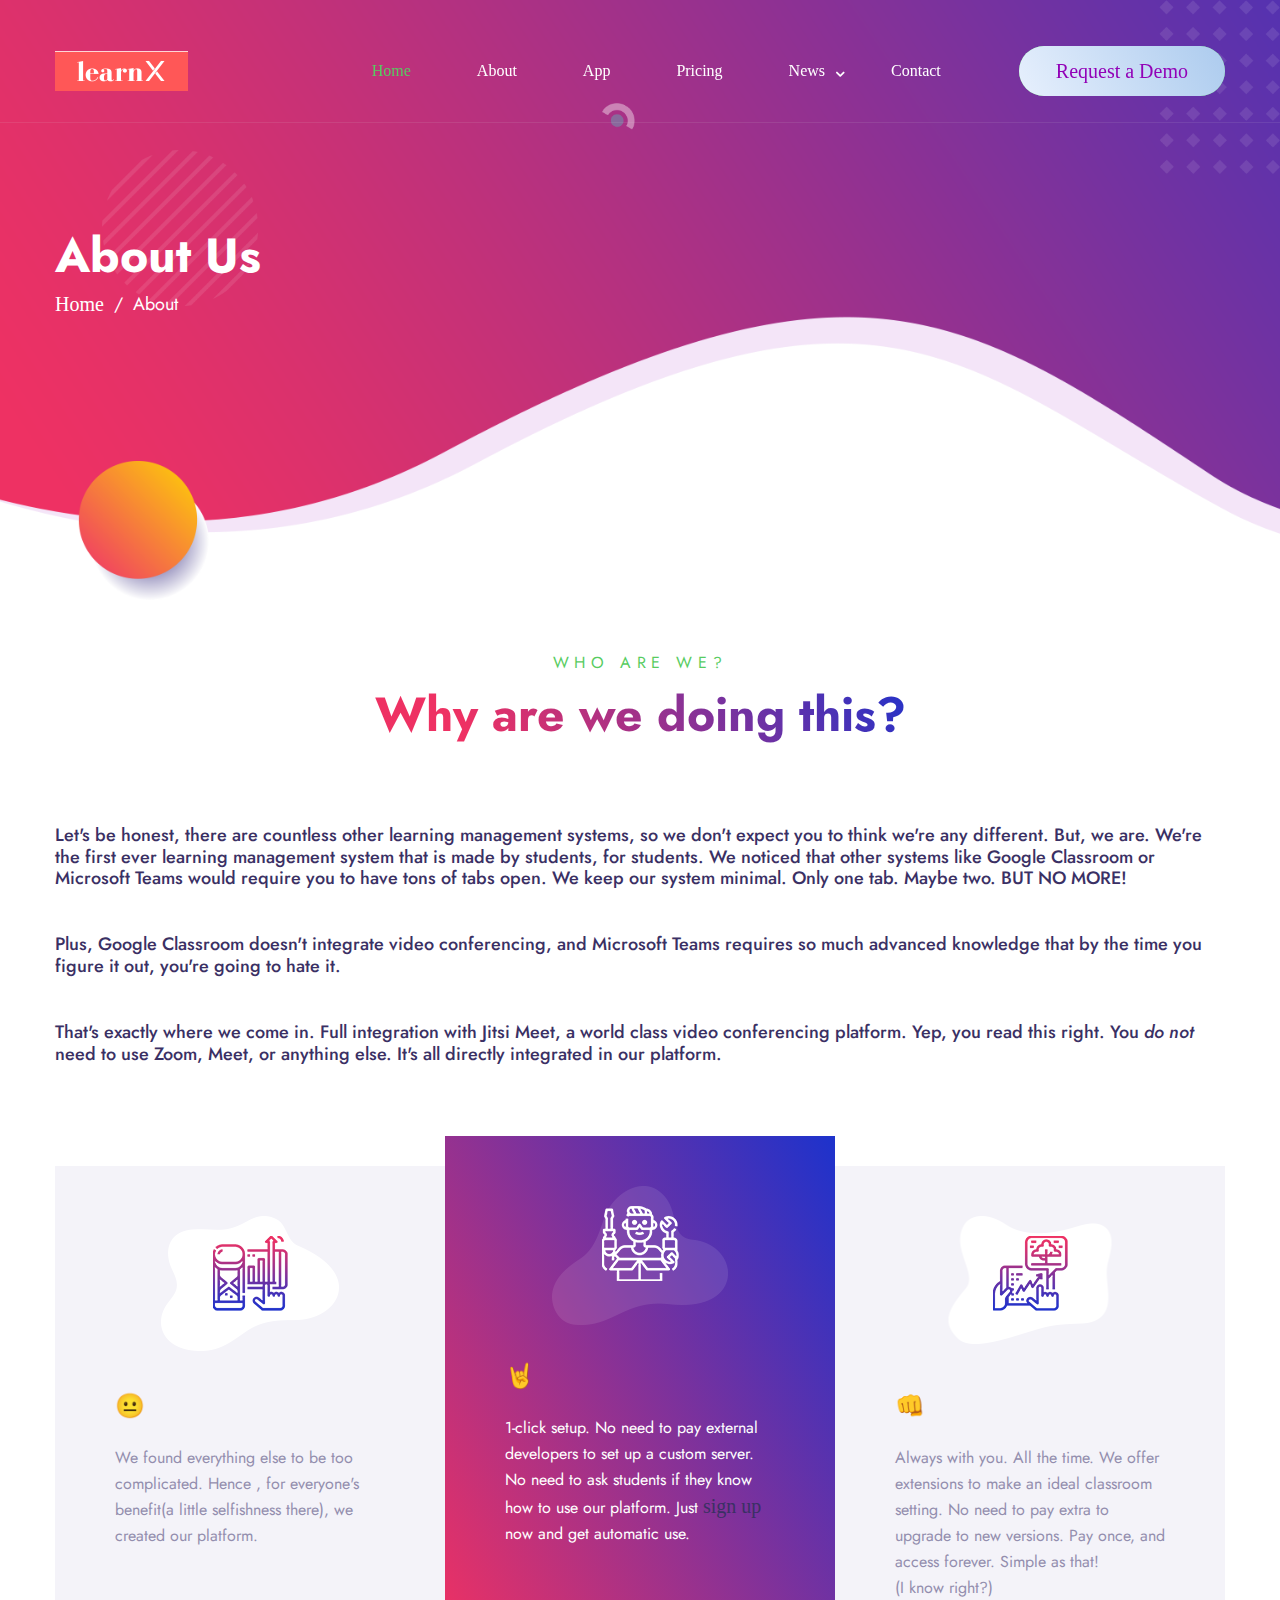
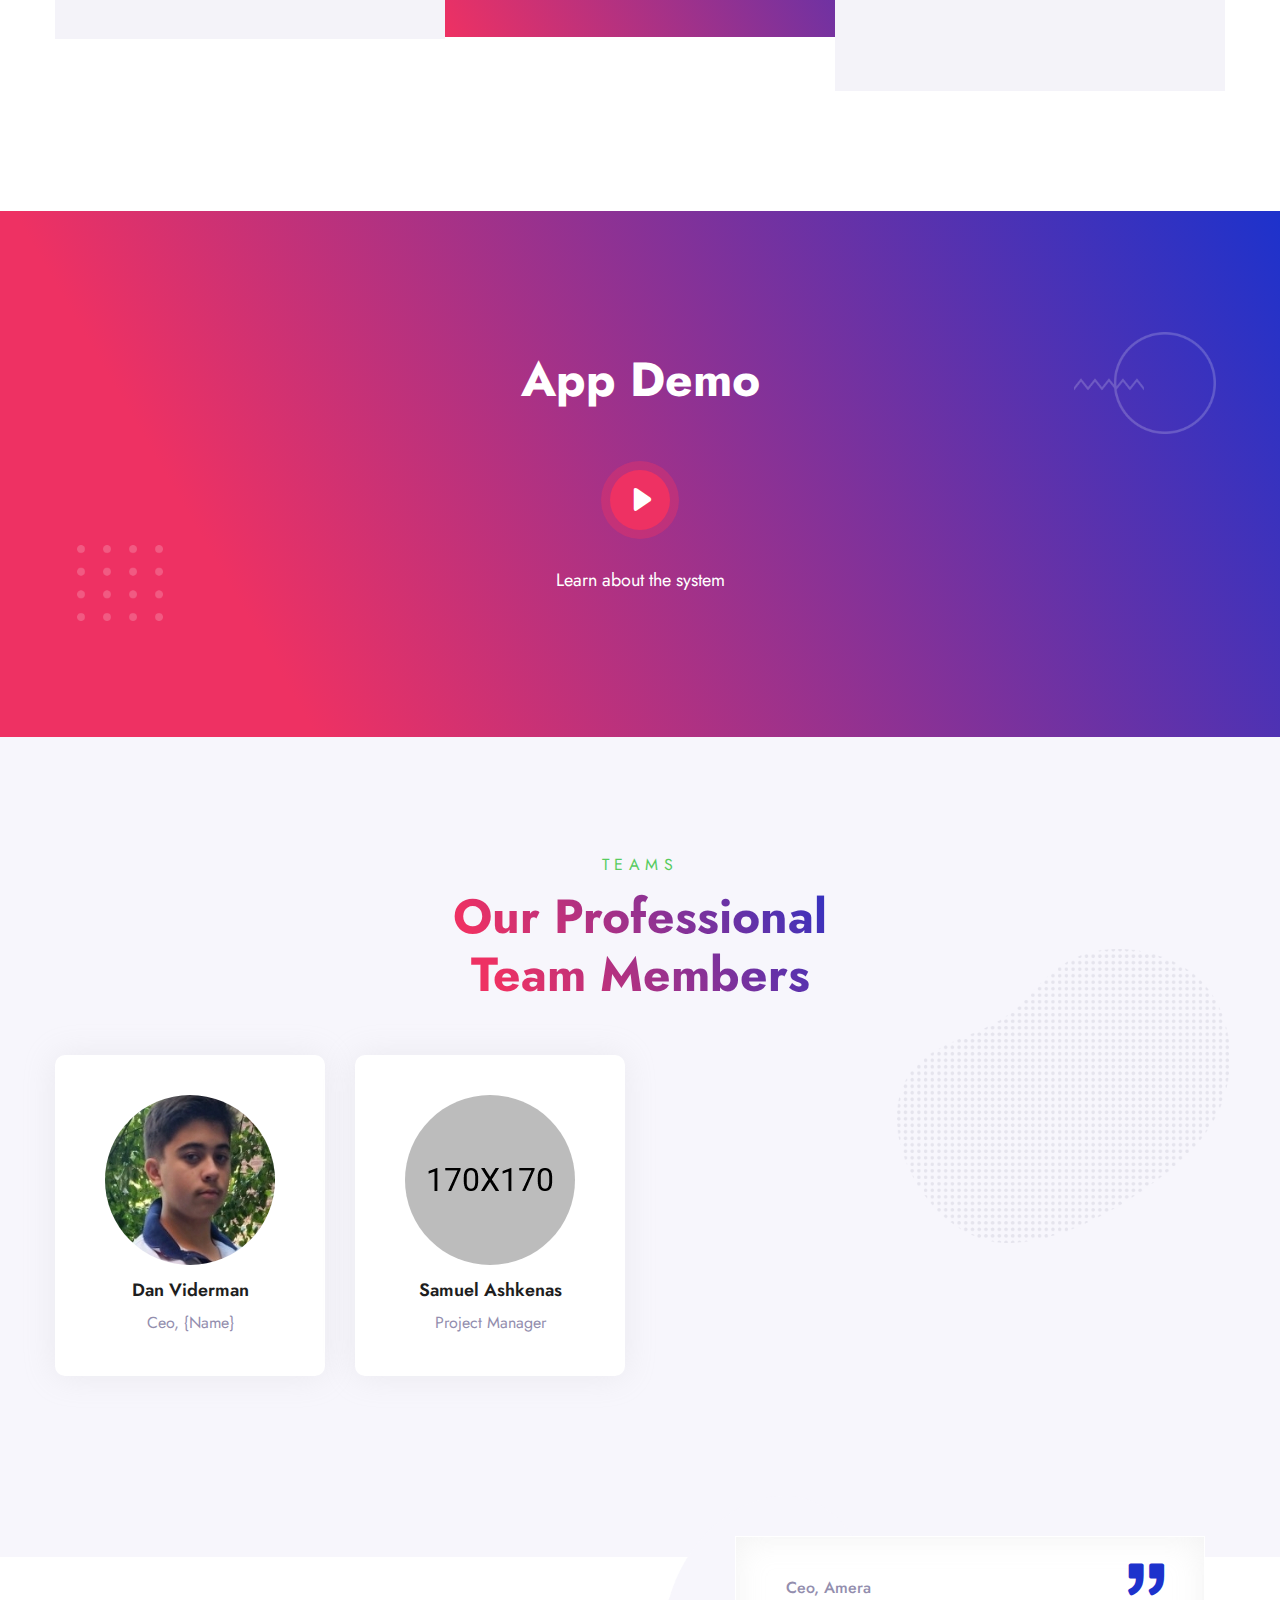
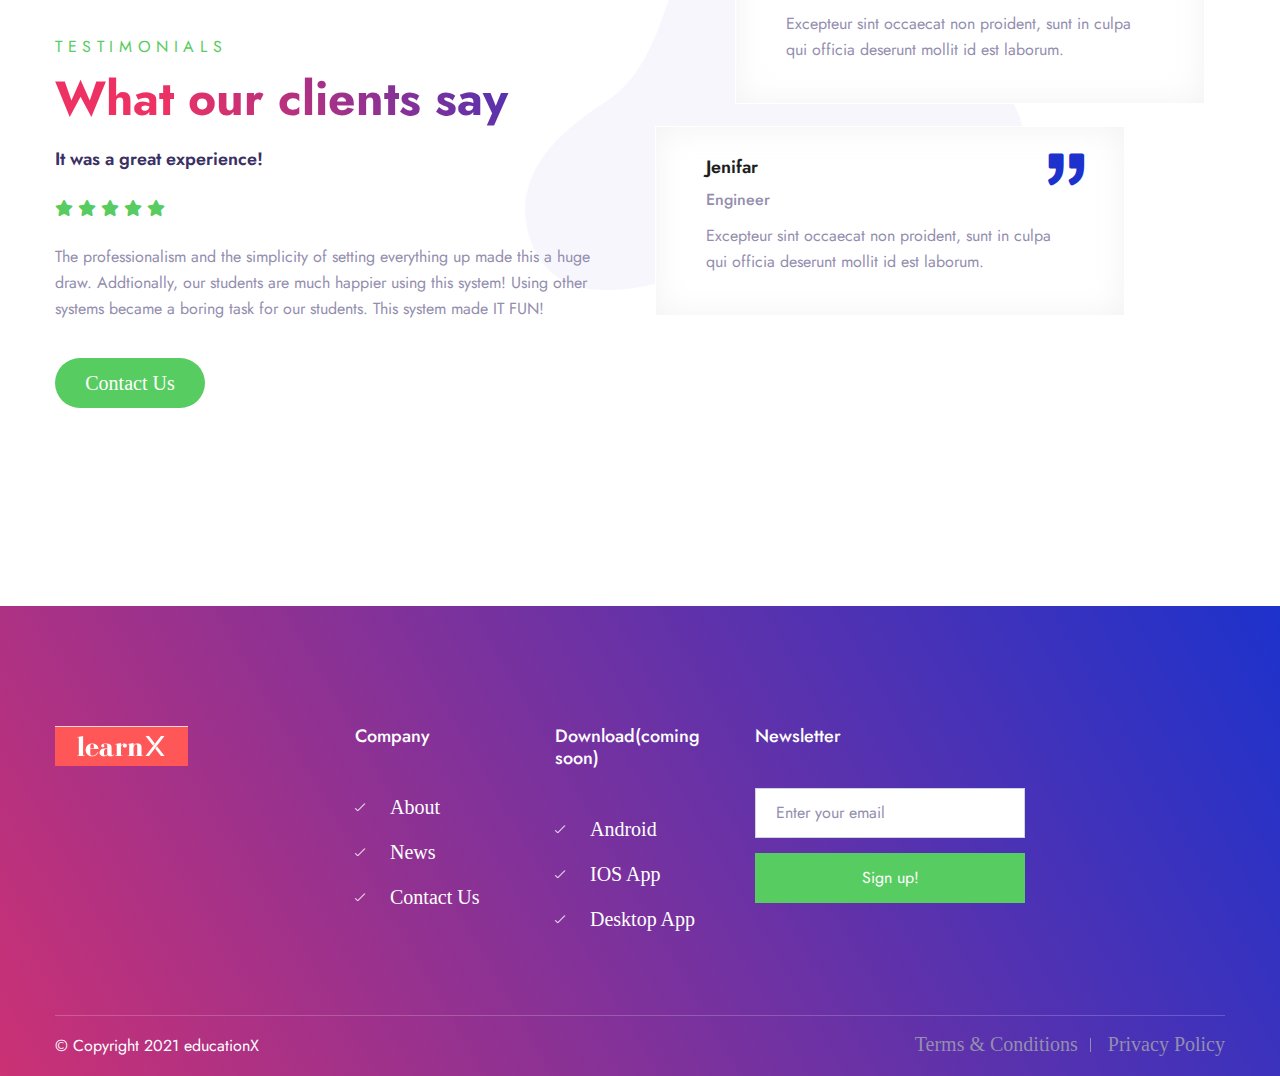
==== commit 2ecc61a6: "updated" ====
--- a/about.html
+++ b/about.html
@@ -45,7 +45,7 @@
                     <div class="header-inner d-lg-flex align-items-center">
 
                         <div class="logo-outer d-flex align-items-center">
-                            <div class="logo"><a href="index.html"><img src="assets/images/logo.png" alt="Logo"></a></div>
+                            <div class="logo"><a href="https://learnx.educationx.org"><img src="assets/images/logo.png" alt="Logo"></a></div>
                         </div>
 
                         <div class="nav-outer clearfix ml-lg-auto">
@@ -62,17 +62,17 @@
 
                                 <div class="navbar-collapse collapse clearfix">
                                     <ul class="navigation clearfix">
-                                        <li><a href="index.html">Home</a></li>
-                                        <li class="current-menu-item"><a href="about.html">About</a></li>
-                                        <li><a href="service.html">Service</a></li>
-                                        <li><a href="pricing.html">Pricing</a></li>
+                                        <li class="current-menu-item"><a href="https://learnx.educationx.org">Home</a></li>
+                                        <li><a href="https://learnx.educationx.org/about">About</a></li>
+                                        <li><a href="https://learnx.educationx.org/service">App</a></li>
+                                        <li><a href="https://learnx.educationx.org/pricing">Pricing</a></li>
                                         <li class="dropdown"><a href="#">News</a>
                                             <ul>
                                                 <li><a href="blog.html">News</a></li>
                                                 <li><a href="blog-details.html">News Details</a></li>
                                             </ul>
                                         </li>
-                                        <li><a href="contact.html">Contact</a></li>
+                                        <li><a href="https://learnx.educationx.org/contact">Contact</a></li>
                                     </ul>
                                 </div>
                             </nav>
@@ -80,7 +80,7 @@
                         </div>
 
                         <div class="menu-btn">
-                            <a href="#" class="theme-btn">Download App</a>
+                            <a href="#" class="theme-btn">Request a Demo</a>
                         </div>
 
                     </div>
@@ -197,7 +197,7 @@
                 <div class="row justify-content-center">
                     <div class="col-12">
                         <div class="video-content text-center">
-                            <a href="https://www.youtube.com/watch?v=9Y7ma241N8k" class="mfp-iframe video-play"><i class="flaticon-play"></i></a>
+                            <a href="https://youtu.be/0drje5fLpb4" class="mfp-iframe video-play"><i class="flaticon-play"></i></a>
                             <h6>Learn about the system</h6>
                         </div>
                     </div>
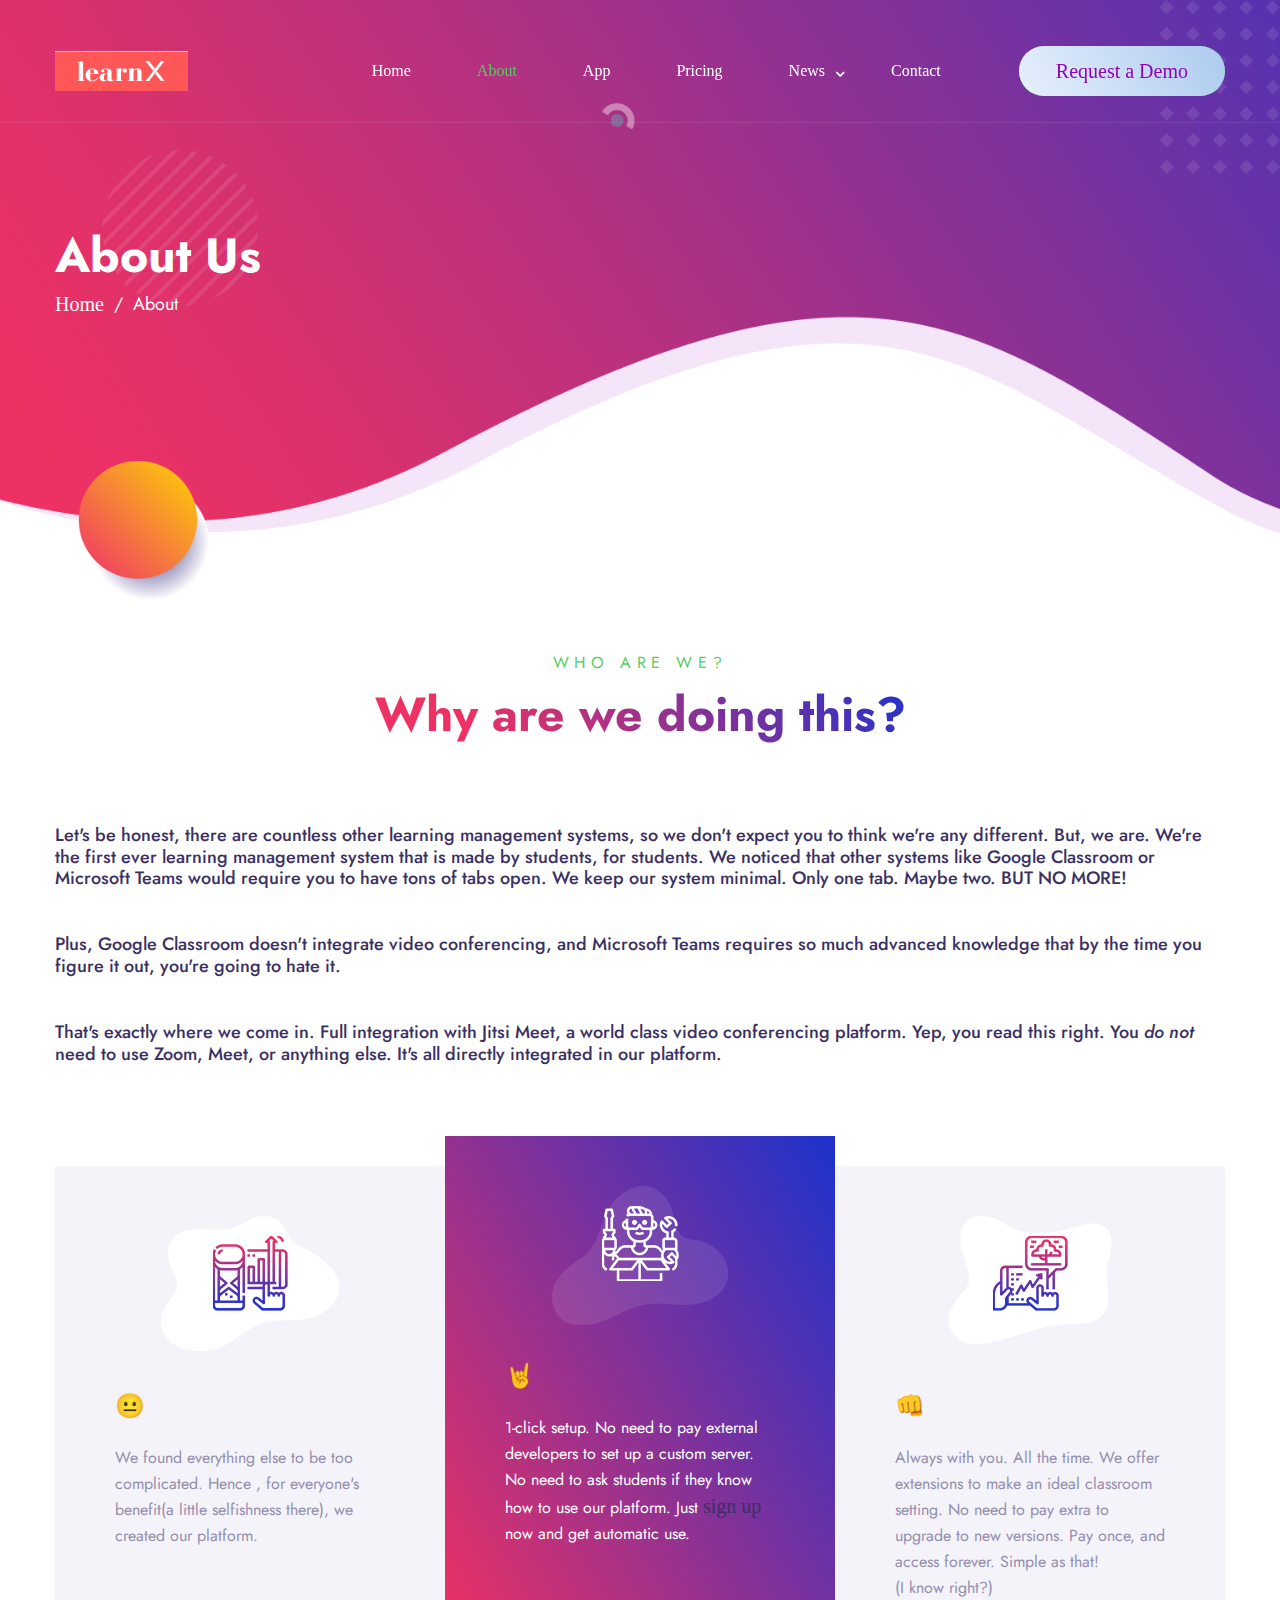
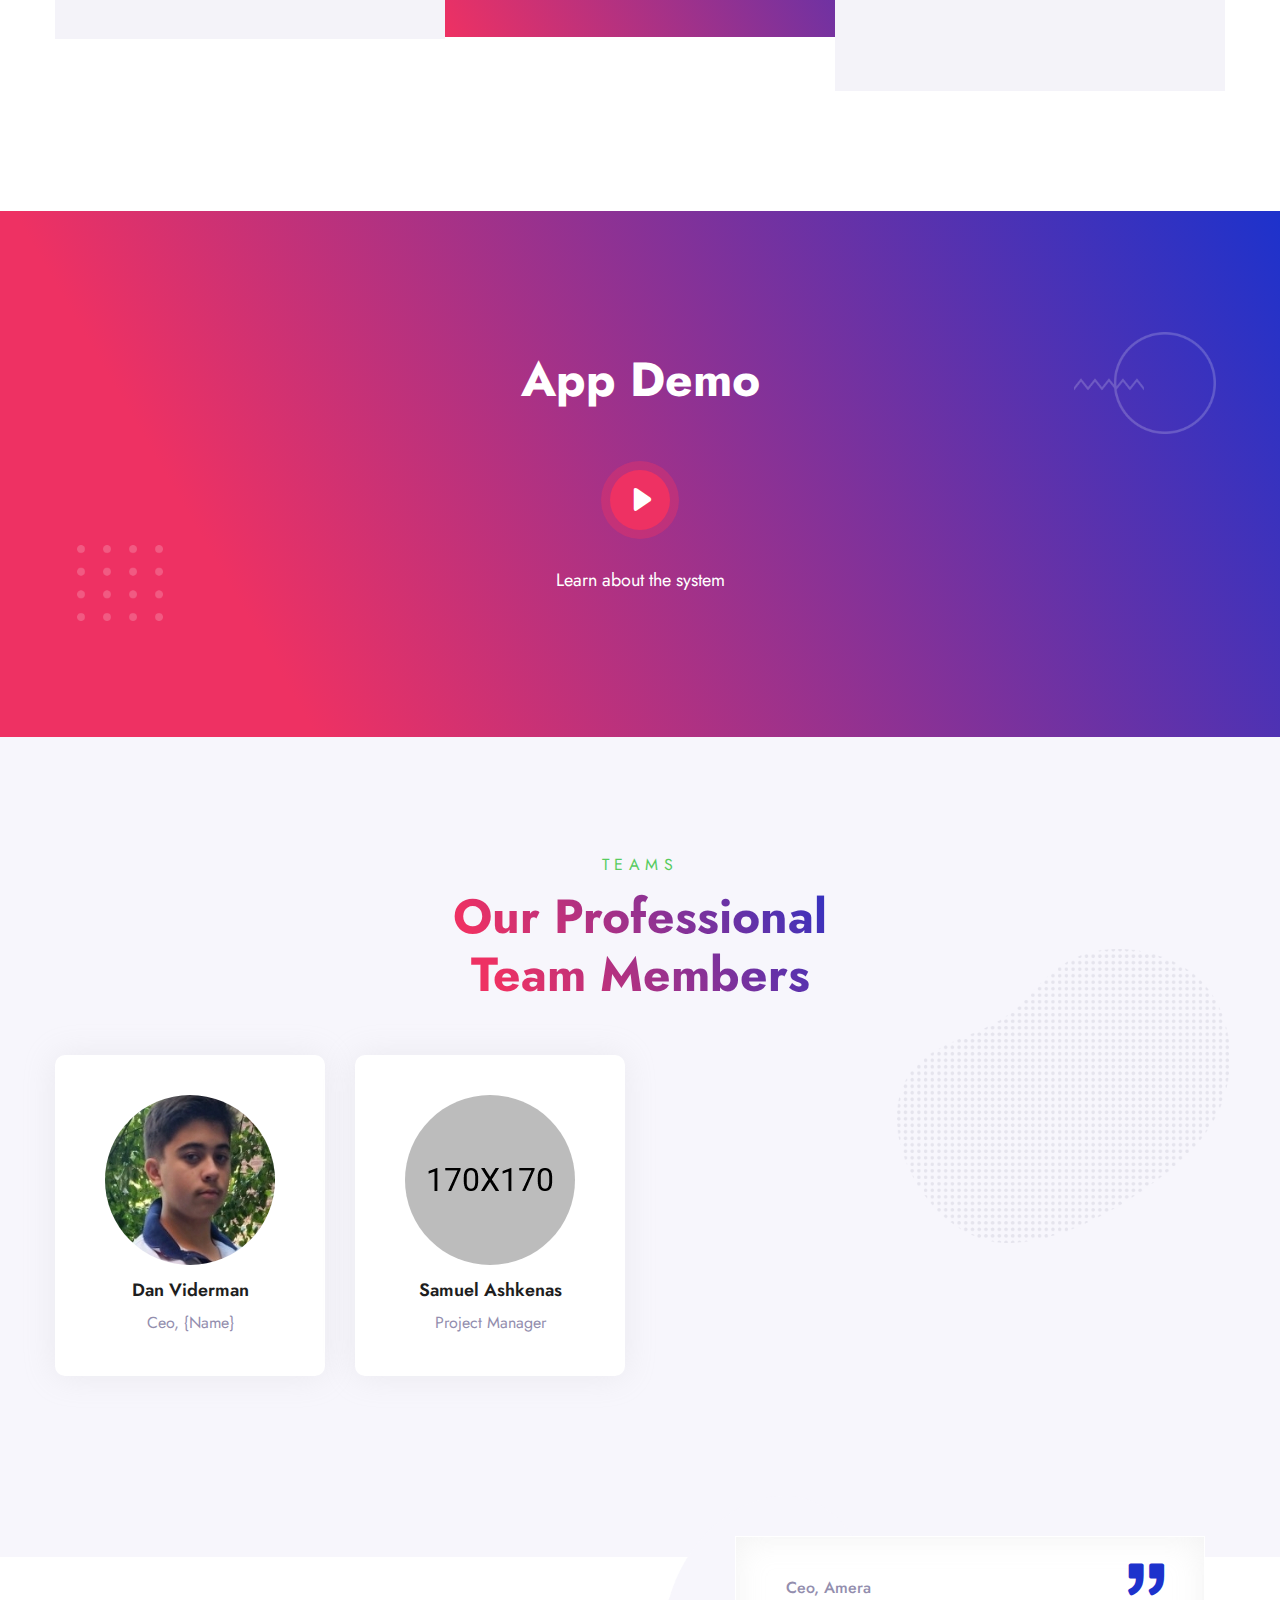
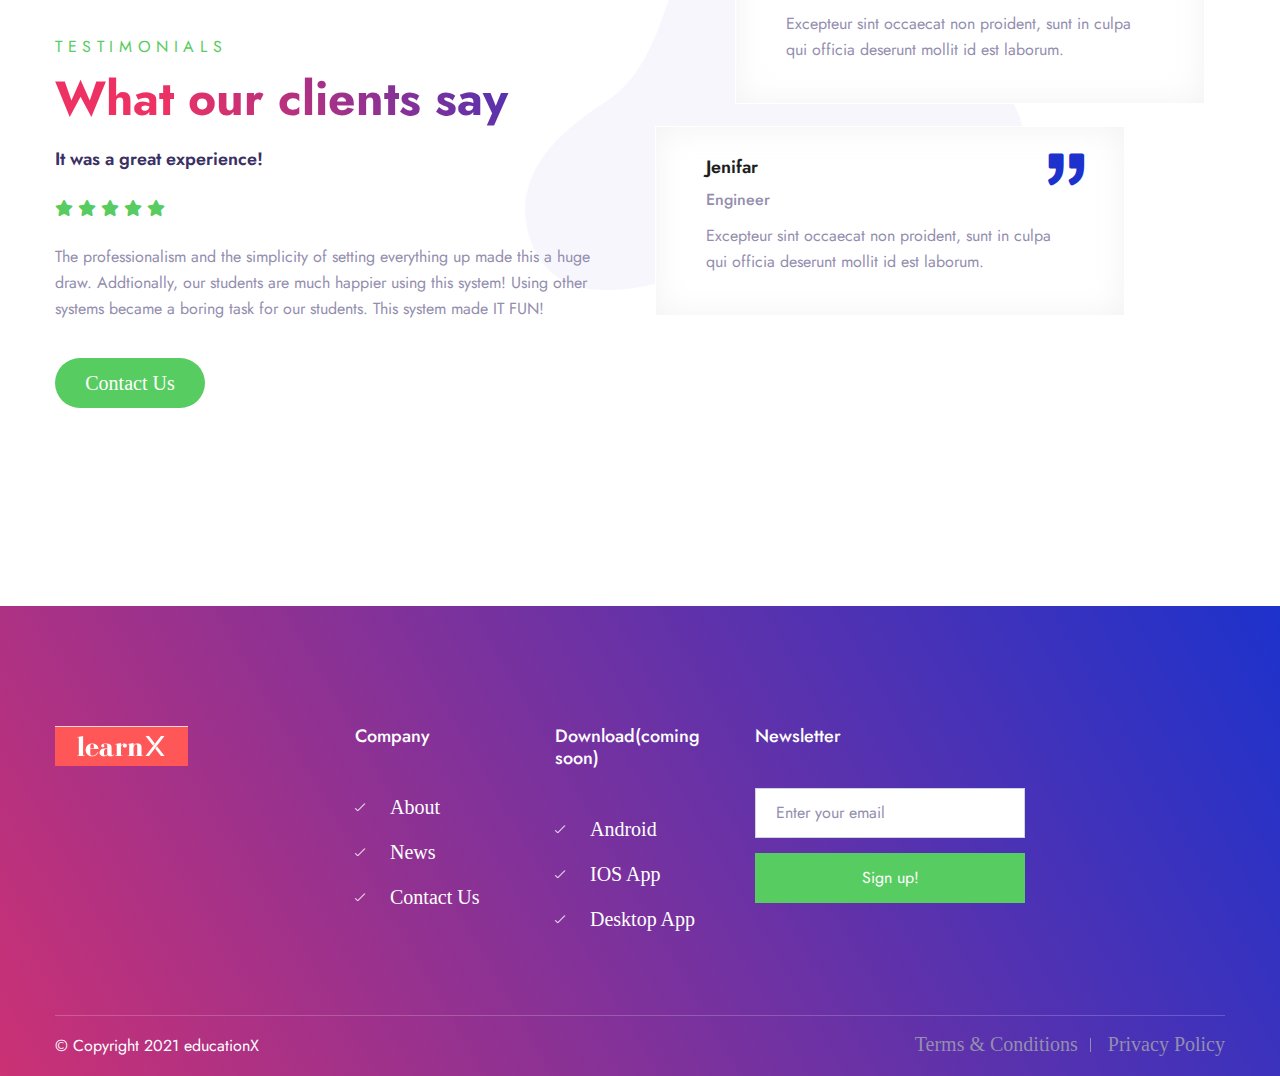
==== commit 6a130dd2: "updated" ====
--- a/about.html
+++ b/about.html
@@ -62,8 +62,8 @@
 
                                 <div class="navbar-collapse collapse clearfix">
                                     <ul class="navigation clearfix">
-                                        <li class="current-menu-item"><a href="https://learnx.educationx.org">Home</a></li>
-                                        <li><a href="https://learnx.educationx.org/about">About</a></li>
+                                        <li><a href="https://learnx.educationx.org">Home</a></li>
+                                        <li class="current-menu-item"><a href="https://learnx.educationx.org/about">About</a></li>
                                         <li><a href="https://learnx.educationx.org/service">App</a></li>
                                         <li><a href="https://learnx.educationx.org/pricing">Pricing</a></li>
                                         <li class="dropdown"><a href="#">News</a>
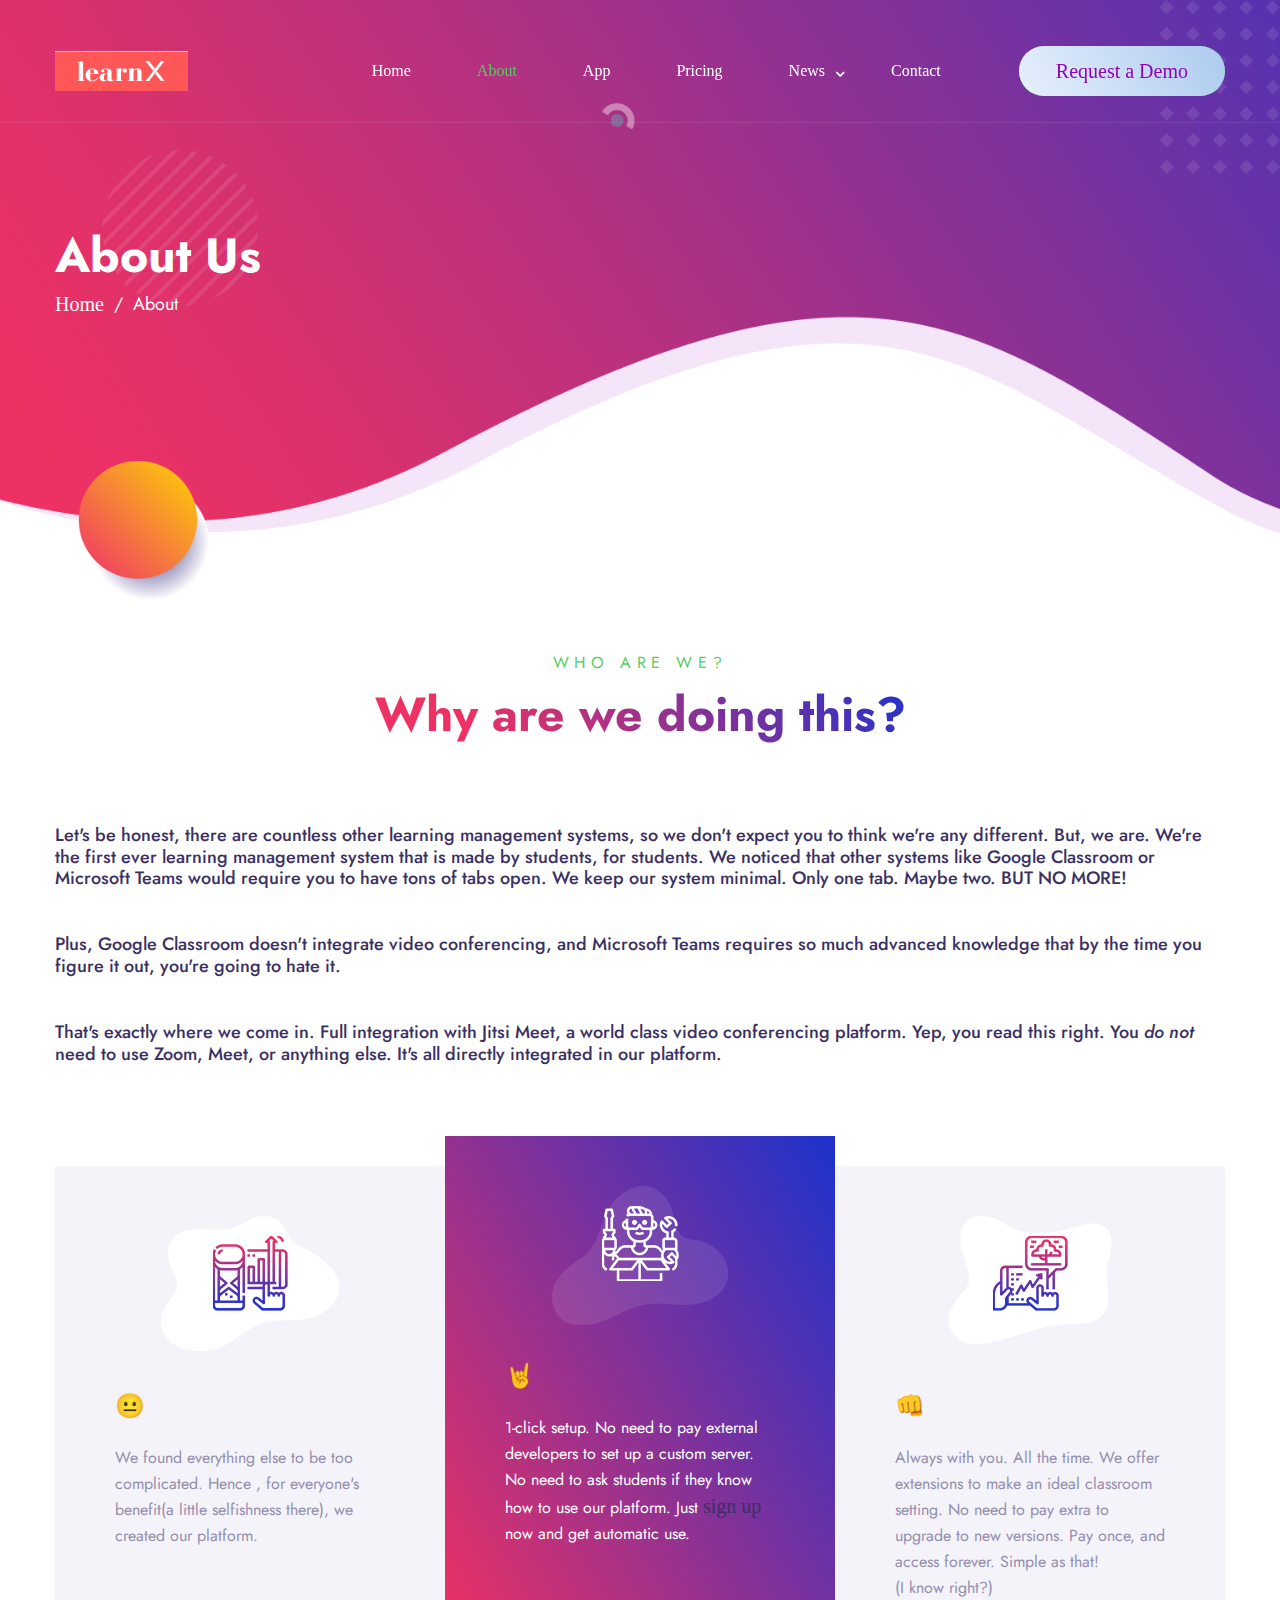
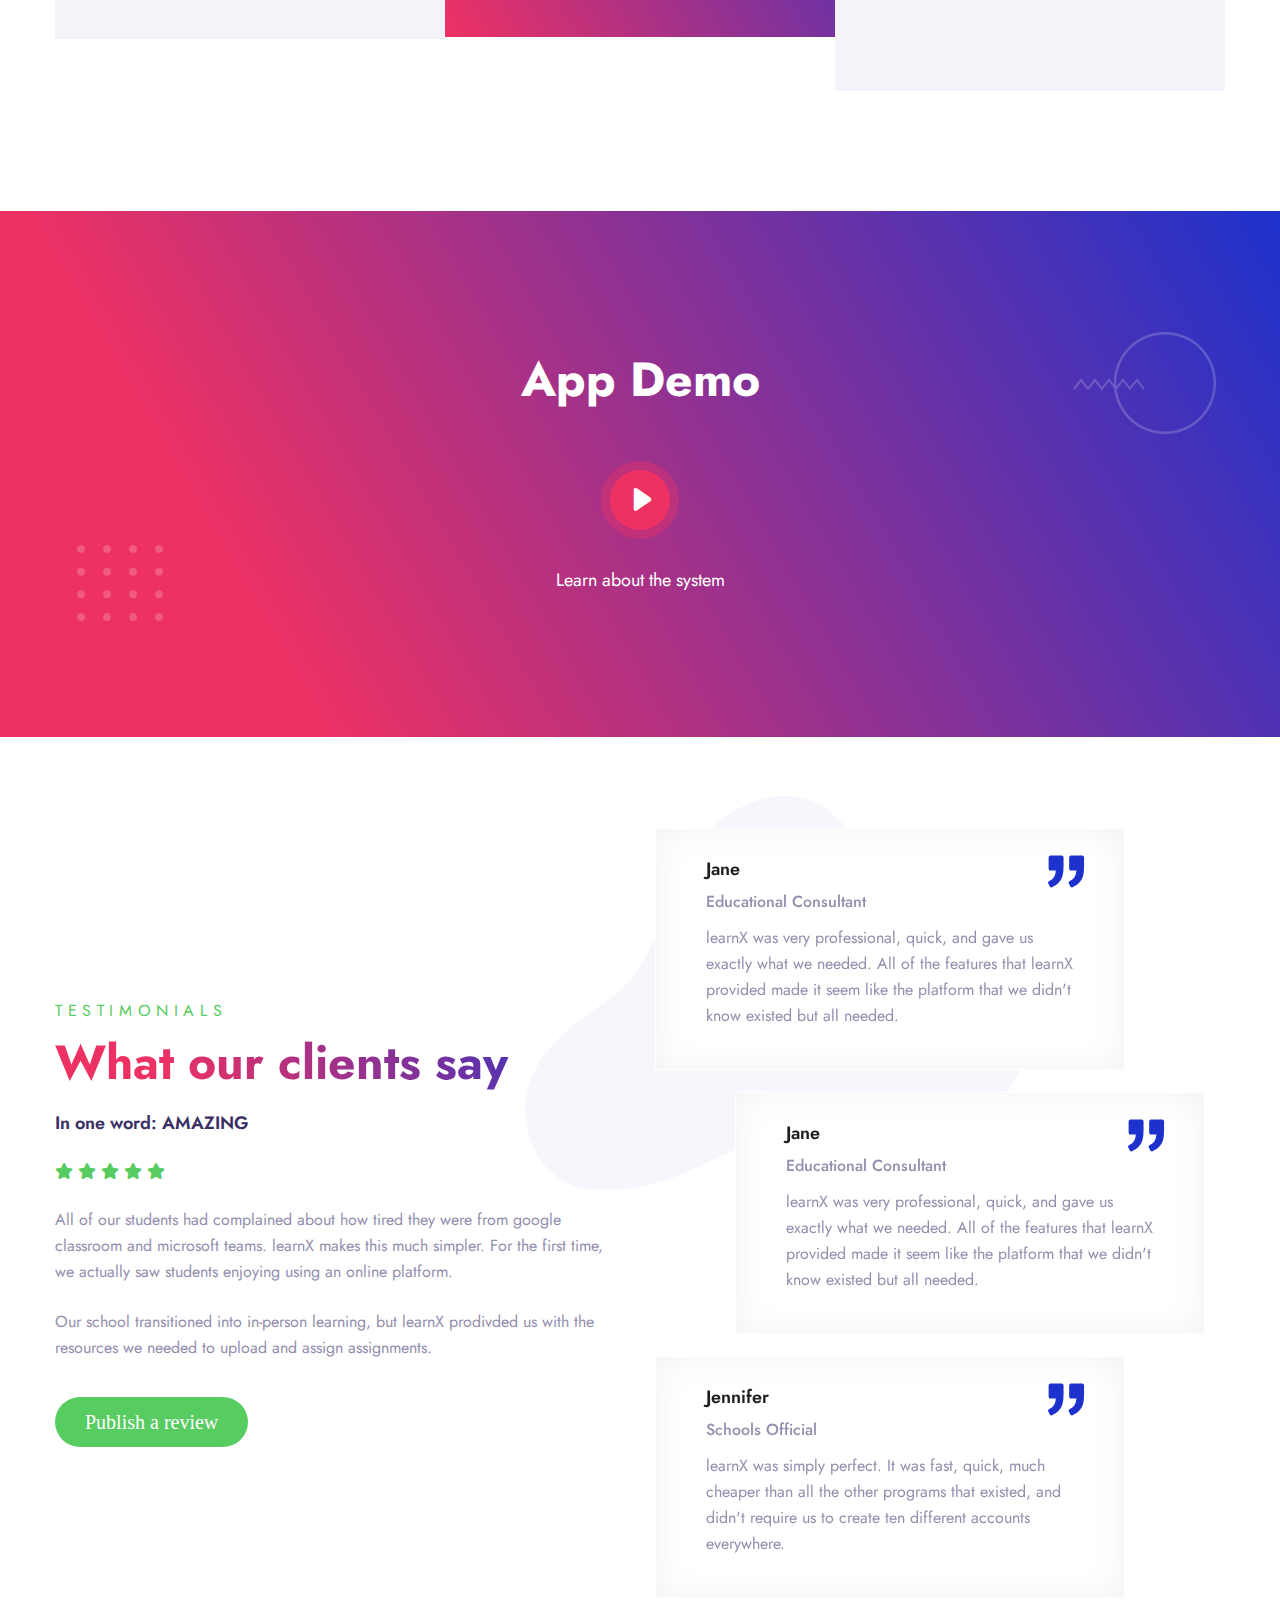
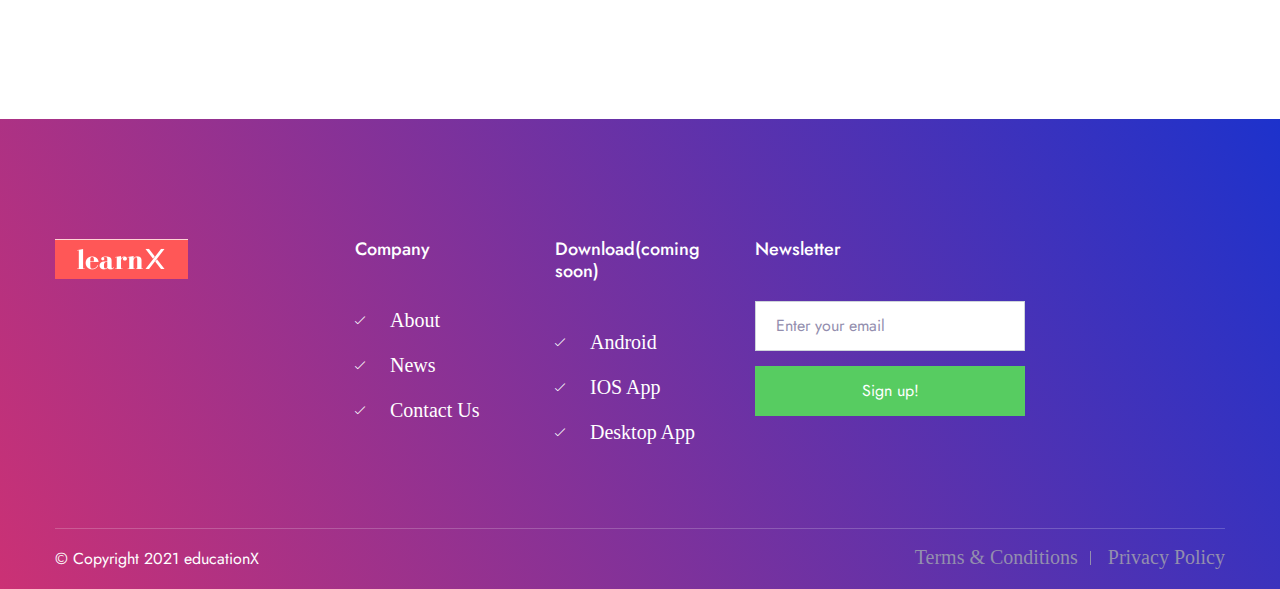
==== commit 9df55d4e: "updated" ====
--- a/about.html
+++ b/about.html
@@ -68,7 +68,7 @@
                                         <li><a href="https://learnx.educationx.org/pricing">Pricing</a></li>
                                         <li class="dropdown"><a href="#">News</a>
                                             <ul>
-                                                <li><a href="blog.html">News</a></li>
+                                                <li><a href="https://learnx.educationx.org/blog.html">News</a></li>
                                                 <li><a href="blog-details.html">News Details</a></li>
                                             </ul>
                                         </li>
@@ -197,7 +197,7 @@
                 <div class="row justify-content-center">
                     <div class="col-12">
                         <div class="video-content text-center">
-                            <a href="https://youtu.be/0drje5fLpb4" class="mfp-iframe video-play"><i class="flaticon-play"></i></a>
+                            <a href="https://drive.google.com/file/d/1RbHI9Gf2poUI2Pp6cZwOoQyT4KA5BFM0/preview" class="mfp-iframe video-play"><i class="flaticon-play"></i></a>
                             <h6>Learn about the system</h6>
                         </div>
                     </div>
@@ -206,7 +206,7 @@
         </section>
         <!-- END About Page Video Section -->
 
-        <!-- START Team Section -->
+        <!-- START Team Section
 	    <section class="team-section pt-115 rpt-95 pb-70 rpb-50">
             <div class="team-shape">
                 <img src="assets/images/shape/team-shape.png" alt="Team Shape">
@@ -261,7 +261,7 @@
         <!-- END Team Section -->
 
         <!-- START Testimonial Section -->
-        <section class="testimonial-section about-page-testimonial pt-40 rpt-0 pb-100 rpb-80" id="#tesimonials">
+        <section class="testimonial-section pt-90 rpt-70 pb-100 rpb-80">
             <div class="testimonial-shape">
                 <img src="assets/images/shape/testimonial-shape.png" alt="Testimonial Shape">
             </div>
@@ -273,7 +273,7 @@
                                 <span class="heading-title">Testimonials</span>
                                 <h2>What our clients say</h2>
                             </div>
-                            <h6>It was a great experience!</h6>
+                            <h6>In one word: AMAZING</h6>
                             <ul class="stars">
                                 <li><i class="fas fa-star"></i></li>
                                 <li><i class="fas fa-star"></i></li>
@@ -281,45 +281,54 @@
                                 <li><i class="fas fa-star"></i></li>
                                 <li><i class="fas fa-star"></i></li>
                             </ul>
-                            <p>The professionalism and the simplicity of setting everything up made this a huge draw. Addtionally, our students are much happier using this system! Using other systems became a boring task for our students. This system made IT FUN!</p>
-                            <a href="contact.html" class="theme-btn">Contact Us</a>
+                            <p>All of our students had complained about how tired they were from google classroom and microsoft teams. learnX makes this much simpler. For the first time, we actually saw students enjoying using an online platform.</p>
+                            <p>Our school transitioned into in-person learning, but learnX prodivded us with the resources we needed to upload and assign assignments. </p>
+                            <a href="https://learnx.educationx.org/contact" class="theme-btn">Publish a review</a>
                         </div>
                     </div>
                     <div class="col-lg-6">
                         <div class="testimonial-right-carousel">
                             <div class="testimonial-item">
-                                <h6></h6>
-                                <span>Ceo, Amera</span>
-                                <p>Excepteur sint occaecat non proident, sunt in culpa qui officia deserunt mollit id est laborum.</p>
+                                <h6>Jane</h6>
+                                <span>Educational Consultant</span>
+                                <p>learnX was very professional, quick, and gave us exactly what we needed. All of the features that learnX provided made it seem like the platform that we didn't know existed but all needed.</p>
                             </div>
                             <div class="testimonial-item">
-                                <h6>Jenifar</h6>
-                                <span>Engineer</span>
-                                <p>Excepteur sint occaecat non proident, sunt in culpa qui officia deserunt mollit id est laborum.</p>
-                            </div>
-                        </div>
-                    </div>
-                </div>
-            </div>
-        </section>
-        <!-- END Testimonial Section -->
-
-	    <!-- START Main Footer -->
+                                <h6>Jennifer</h6>
+                                <span>Schools Official</span>
+                                <p>learnX was simply perfect. It was fast, quick, much cheaper than all the other programs that existed, and didn't require us to create ten different accounts everywhere.</p>
+                            </div>
+                            <div class="testimonial-item">
+                                <h6>Nicki Royer</h6>
+                                <span>Educator</span>
+                                <p>I'm so happy our school decided to use learnX! It's become very basic to be able to use only google classroom, and we needed to have too many things open for classroom.</p>
+                            </div>
+                            <div class="testimonial-item">
+                            <h6>Jane</h6>
+                            <span>Educational Consultant</span>
+                            <p>learnX was very professional, quick, and gave us exactly what we needed. All of the features that learnX provided made it seem like the platform that we didn't know existed but all needed.</p>
+                        </div>
+
+                        </div>
+                    </div>
+                </div>
+            </div>
+        </section>	    <!-- START Main Footer -->
         <footer class="main-footer pt-120 rpt-100">
             <div class="container">
                 <div class="row">
                     <div class="col-lg-3">
                         <div class="widget logo-widget">
-                            <a href="index.html"><img src="assets/images/logo.png" alt="Logo"></a>
+                            <a href="https://learnx.educationx.org/"><img src="assets/images/logo.png" alt="Logo"></a>
                         </div>
                     </div>
                     <div class="col-lg-2 col-sm-6">
                         <div class="widget menu-widget">
                             <h6 class="widget-title">Company</h6>
                             <ul>
-                                <li><a href="about.html">About</a></li>
-                                <li><a href="blog.html">News</a></li>
-                                <li><a href="contact.html">Contact Us</a></li>
+                                <li><a href="https://learnx.educationx.org/about">About</a></li>
+                                <li><a href="https://learnx.educationx.org/blog">News</a></li>
+                                <li><a href="https://learnx.educationx.org/contact">Contact Us</a></li>
                             </ul>
                         </div>
                     </div>
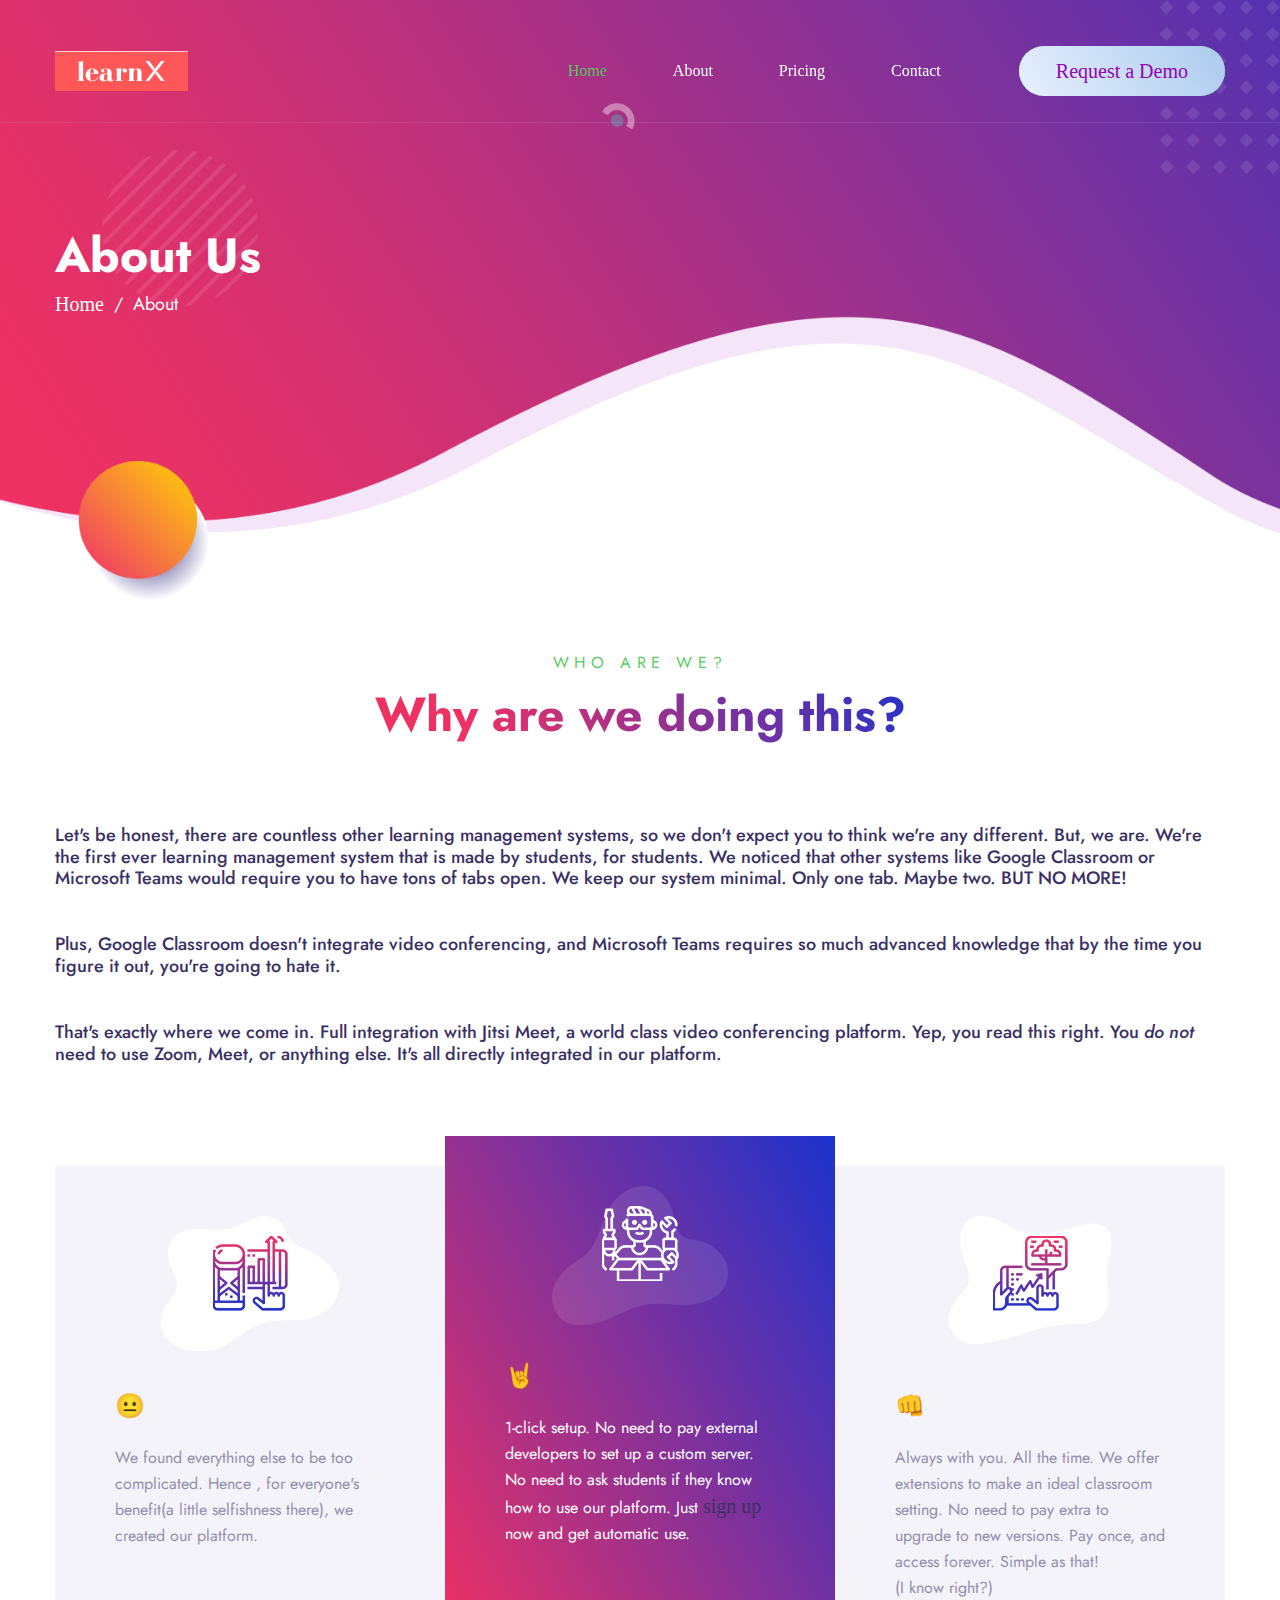
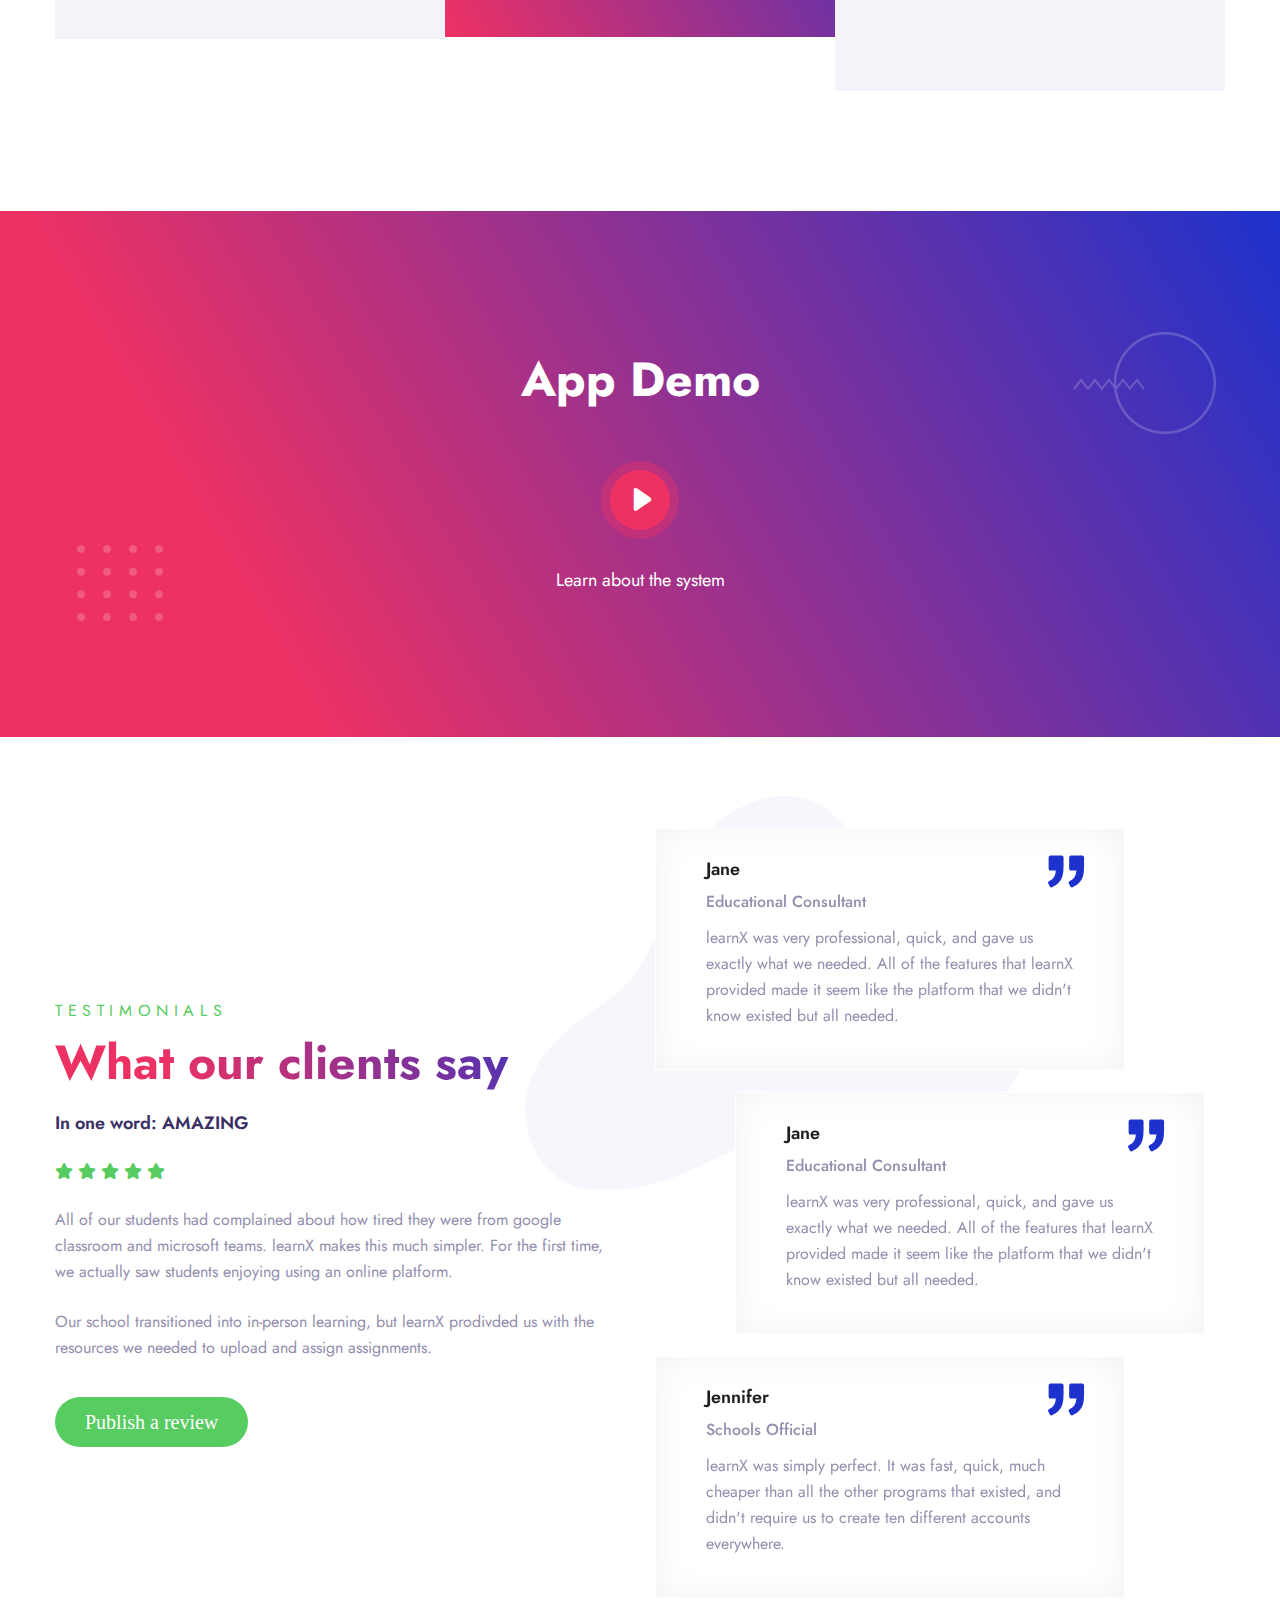
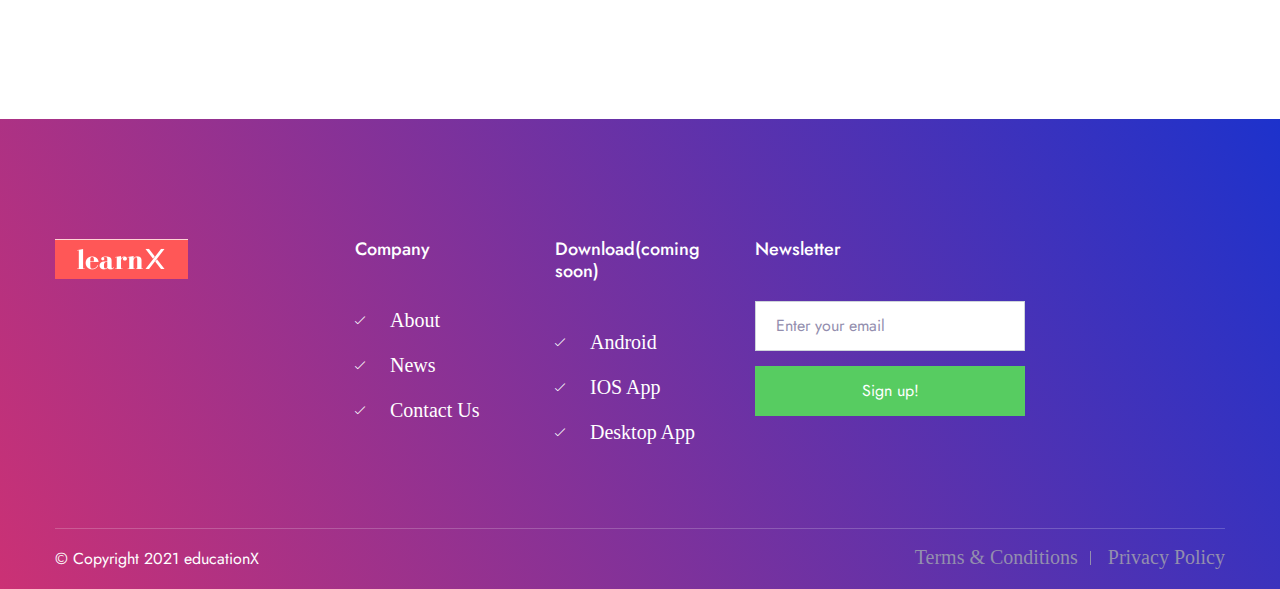
==== commit 4d1d0562: "updated" ====
--- a/about.html
+++ b/about.html
@@ -62,16 +62,9 @@
 
                                 <div class="navbar-collapse collapse clearfix">
                                     <ul class="navigation clearfix">
-                                        <li><a href="https://learnx.educationx.org">Home</a></li>
-                                        <li class="current-menu-item"><a href="https://learnx.educationx.org/about">About</a></li>
-                                        <li><a href="https://learnx.educationx.org/service">App</a></li>
-                                        <li><a href="https://learnx.educationx.org/pricing">Pricing</a></li>
-                                        <li class="dropdown"><a href="#">News</a>
-                                            <ul>
-                                                <li><a href="https://learnx.educationx.org/blog.html">News</a></li>
-                                                <li><a href="blog-details.html">News Details</a></li>
-                                            </ul>
-                                        </li>
+                                        <li class="current-menu-item"><a href="https://learnx.educationx.org">Home</a></li>
+                                        <li><a href="https://learnx.educationx.org/about">About</a></li>
+                                        <li><a href="https://learnx.educationx.org/#pricingTabContent">Pricing</a></li>
                                         <li><a href="https://learnx.educationx.org/contact">Contact</a></li>
                                     </ul>
                                 </div>
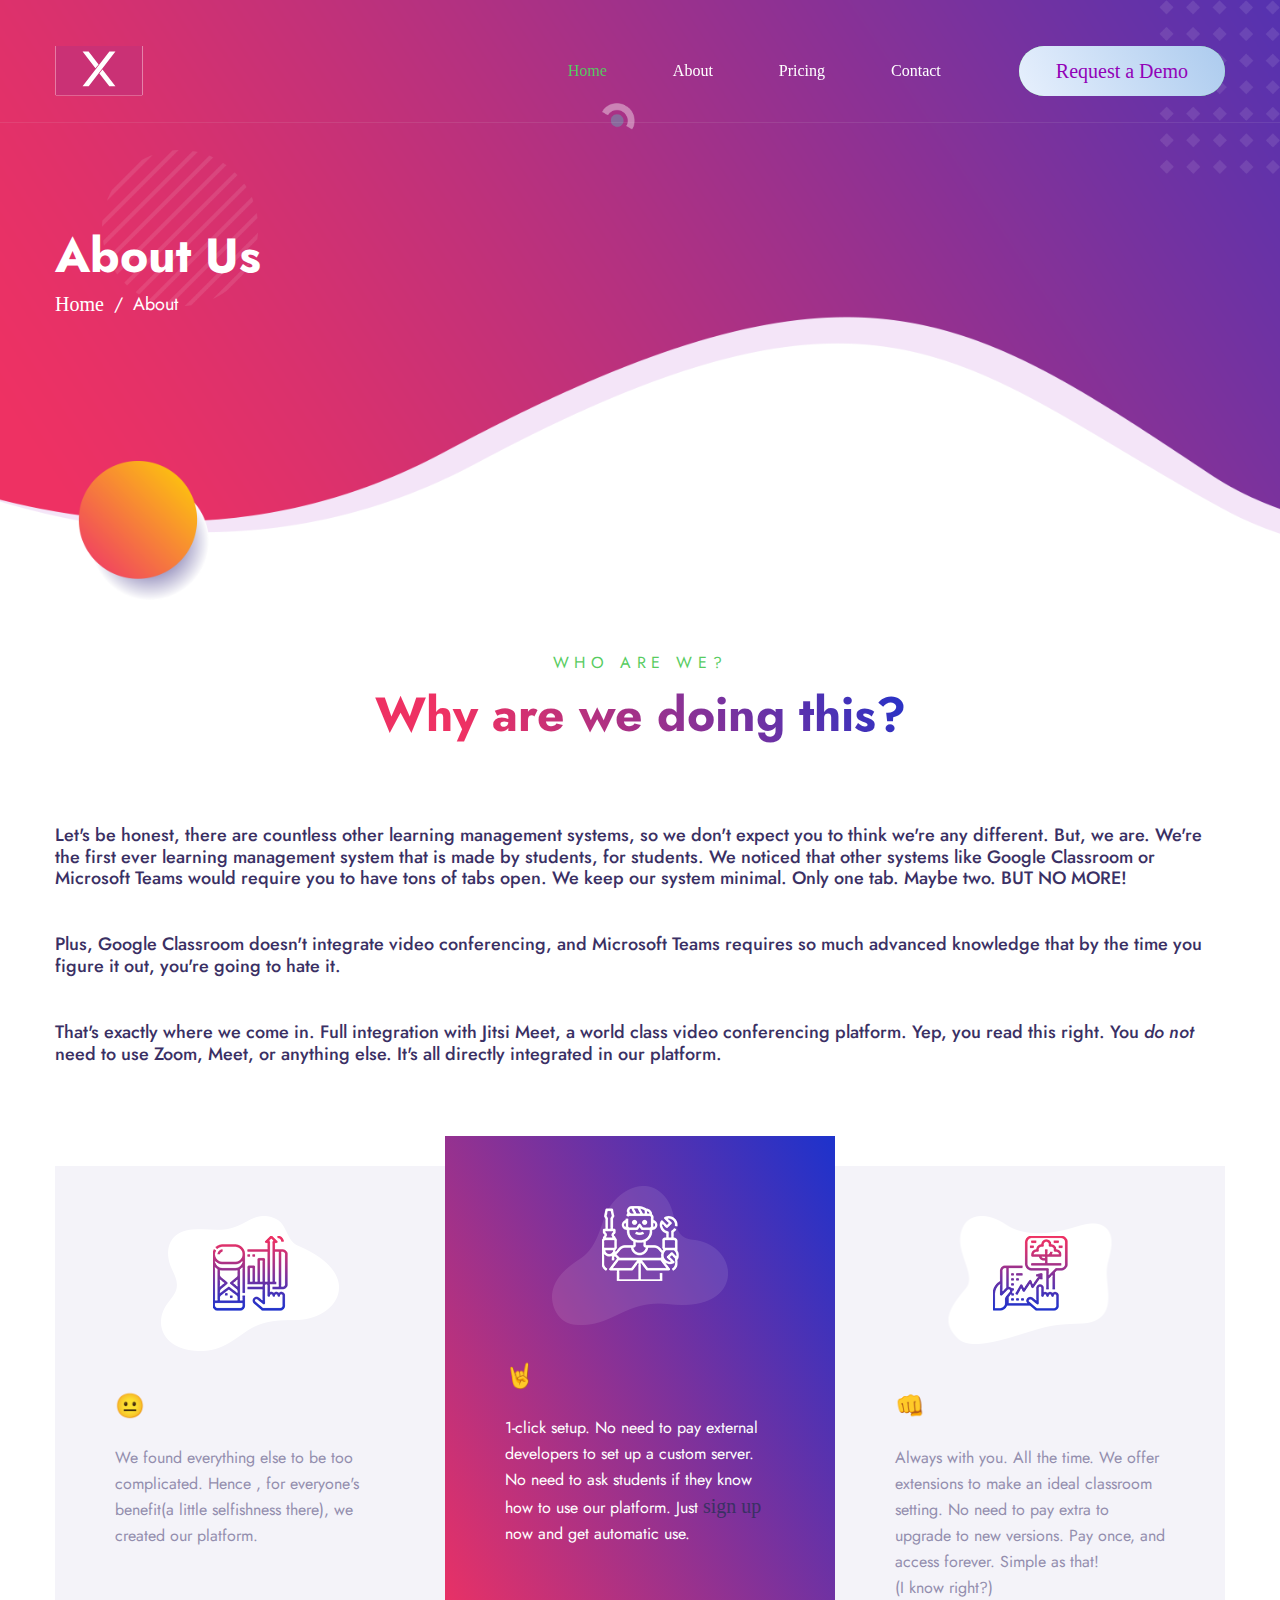
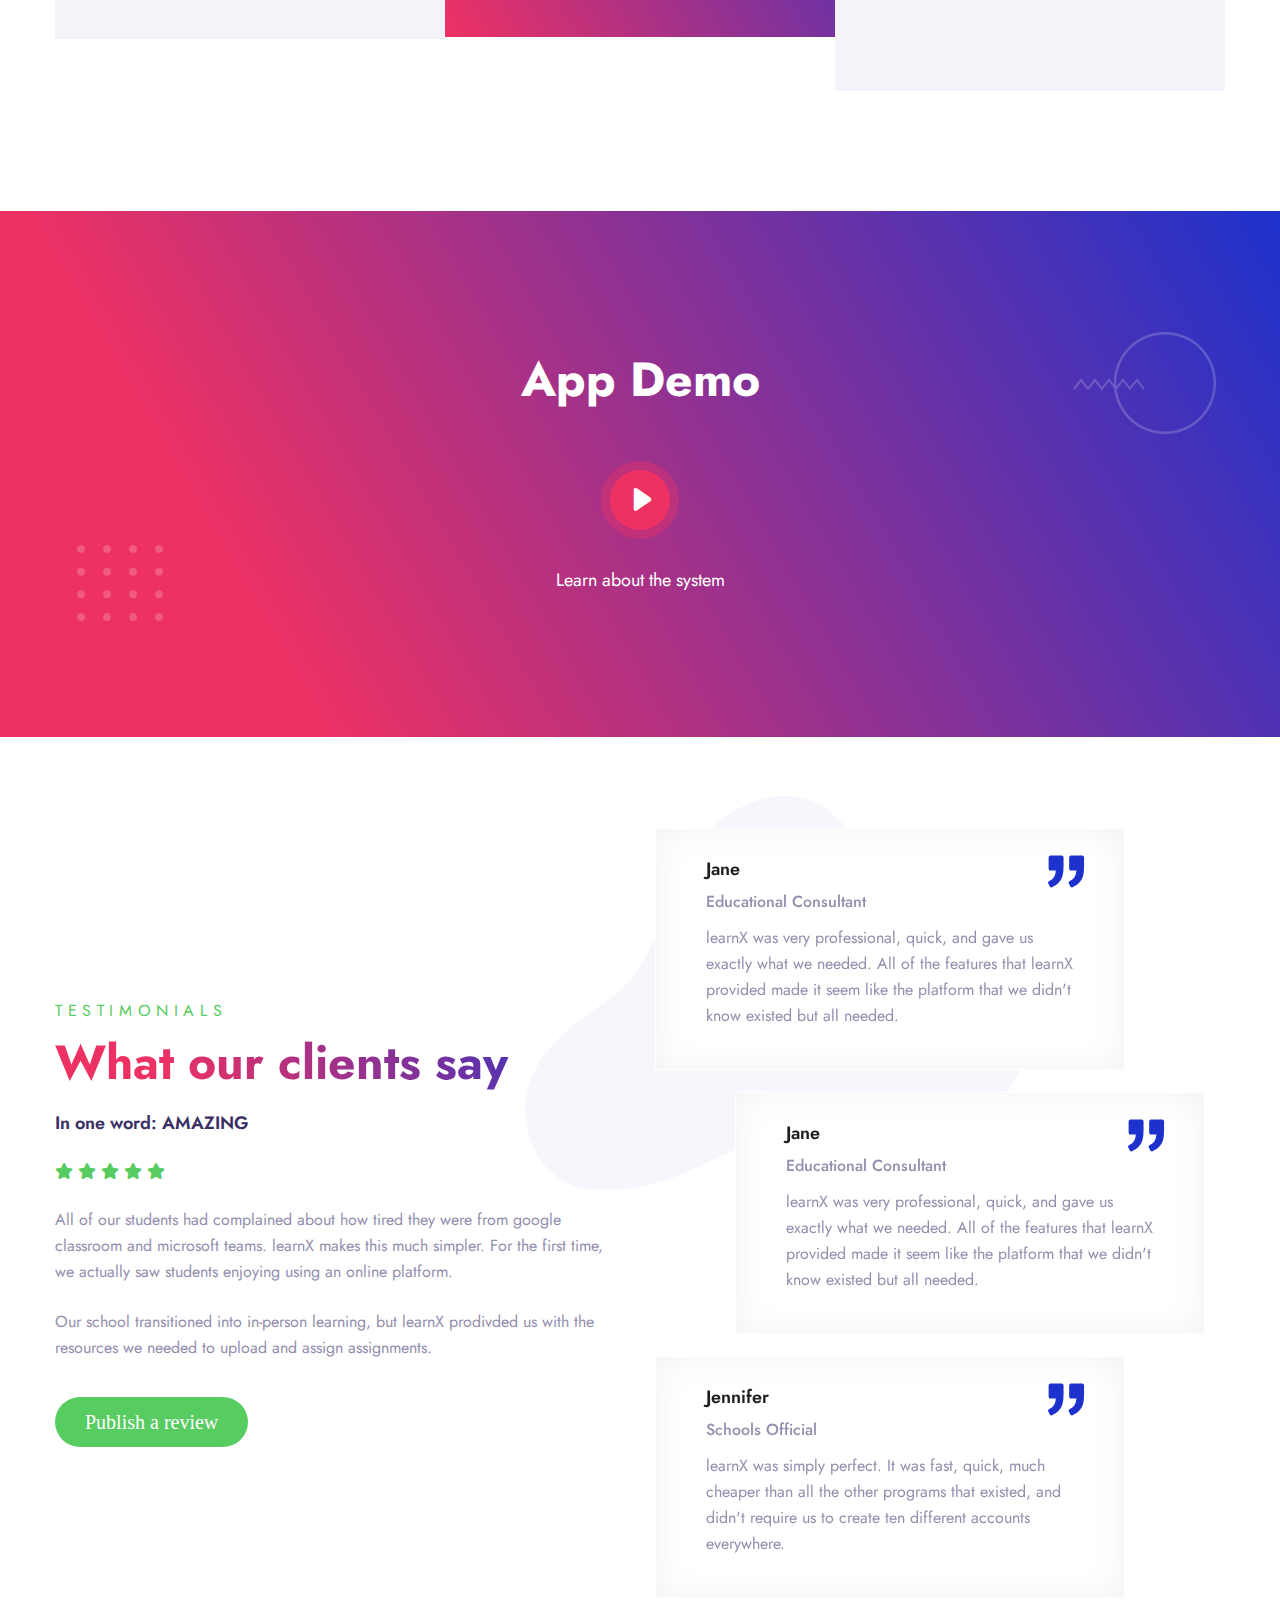
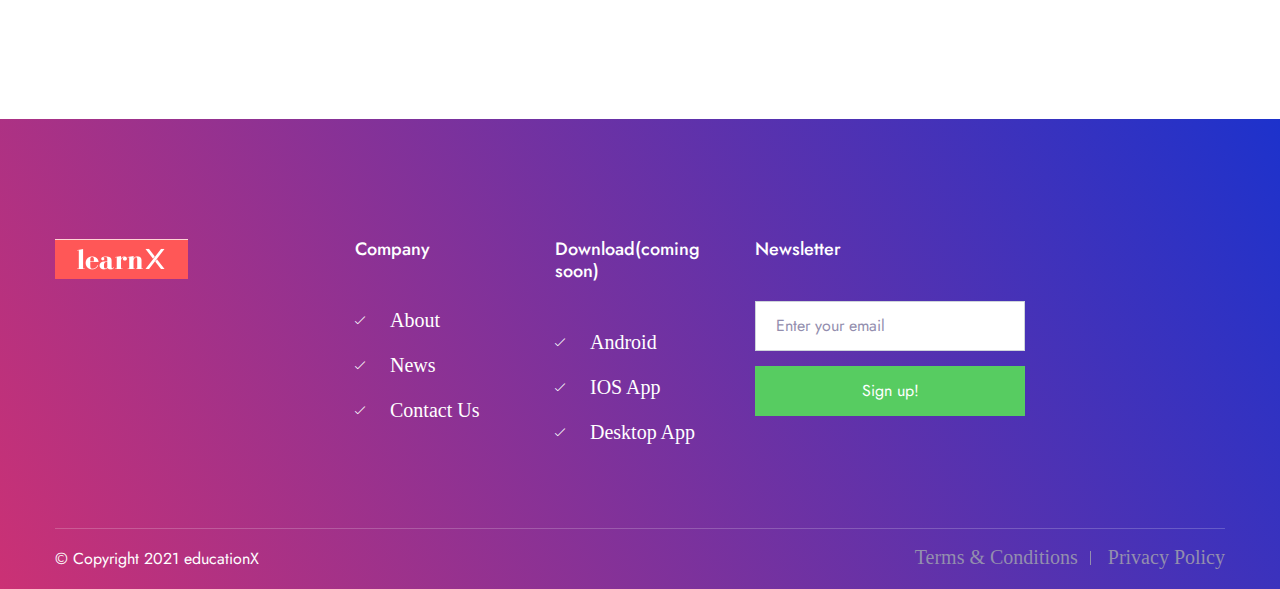
==== commit b5e62cdd: "updated" ====
--- a/about.html
+++ b/about.html
@@ -45,7 +45,7 @@
                     <div class="header-inner d-lg-flex align-items-center">
 
                         <div class="logo-outer d-flex align-items-center">
-                            <div class="logo"><a href="https://learnx.educationx.org"><img src="assets/images/logo.png" alt="Logo"></a></div>
+                            <div class="logo"><a href="https://learnx.educationx.org"><img src="assets/images/logo.svg" alt="Logo"></a></div>
                         </div>
 
                         <div class="nav-outer clearfix ml-lg-auto">
@@ -73,7 +73,7 @@
                         </div>
 
                         <div class="menu-btn">
-                            <a href="#" class="theme-btn">Request a Demo</a>
+                            <a href="https://learnx.educationx.org/contact" class="theme-btn">Request a Demo</a>
                         </div>
 
                     </div>
